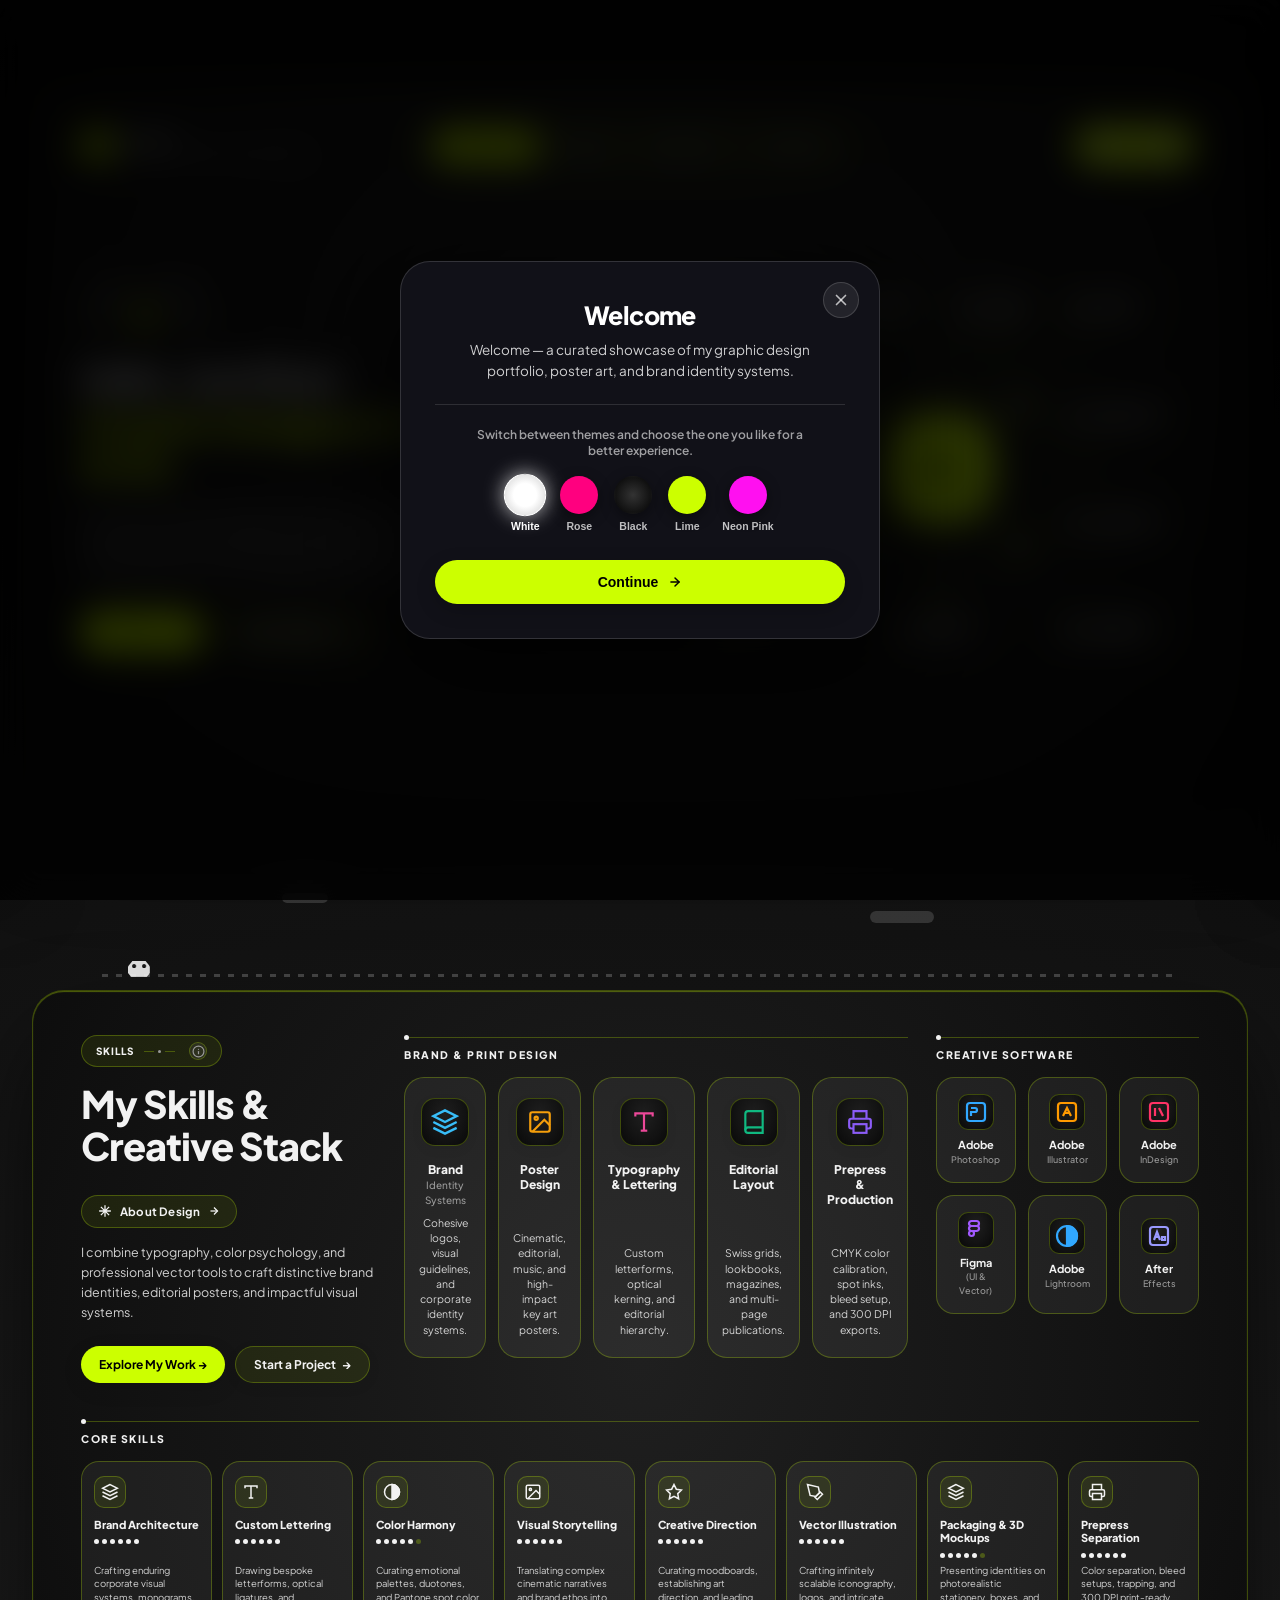
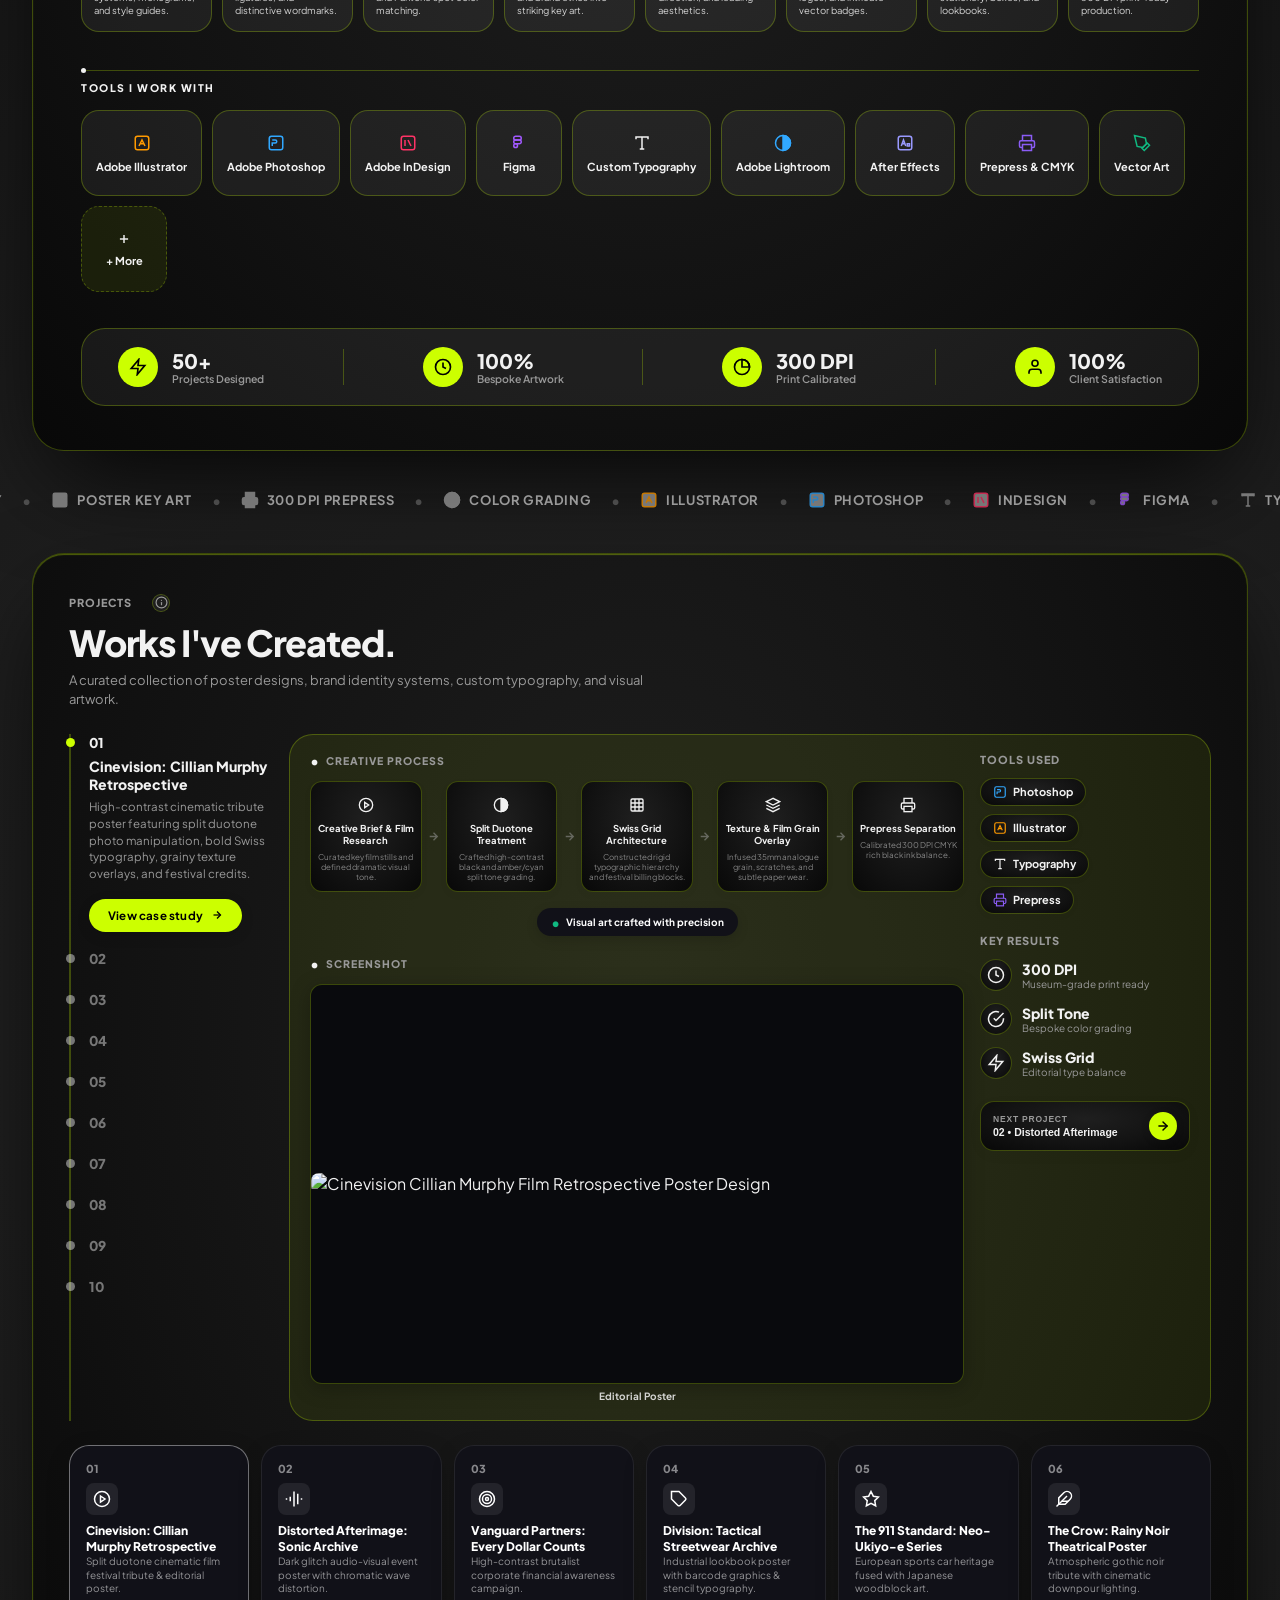
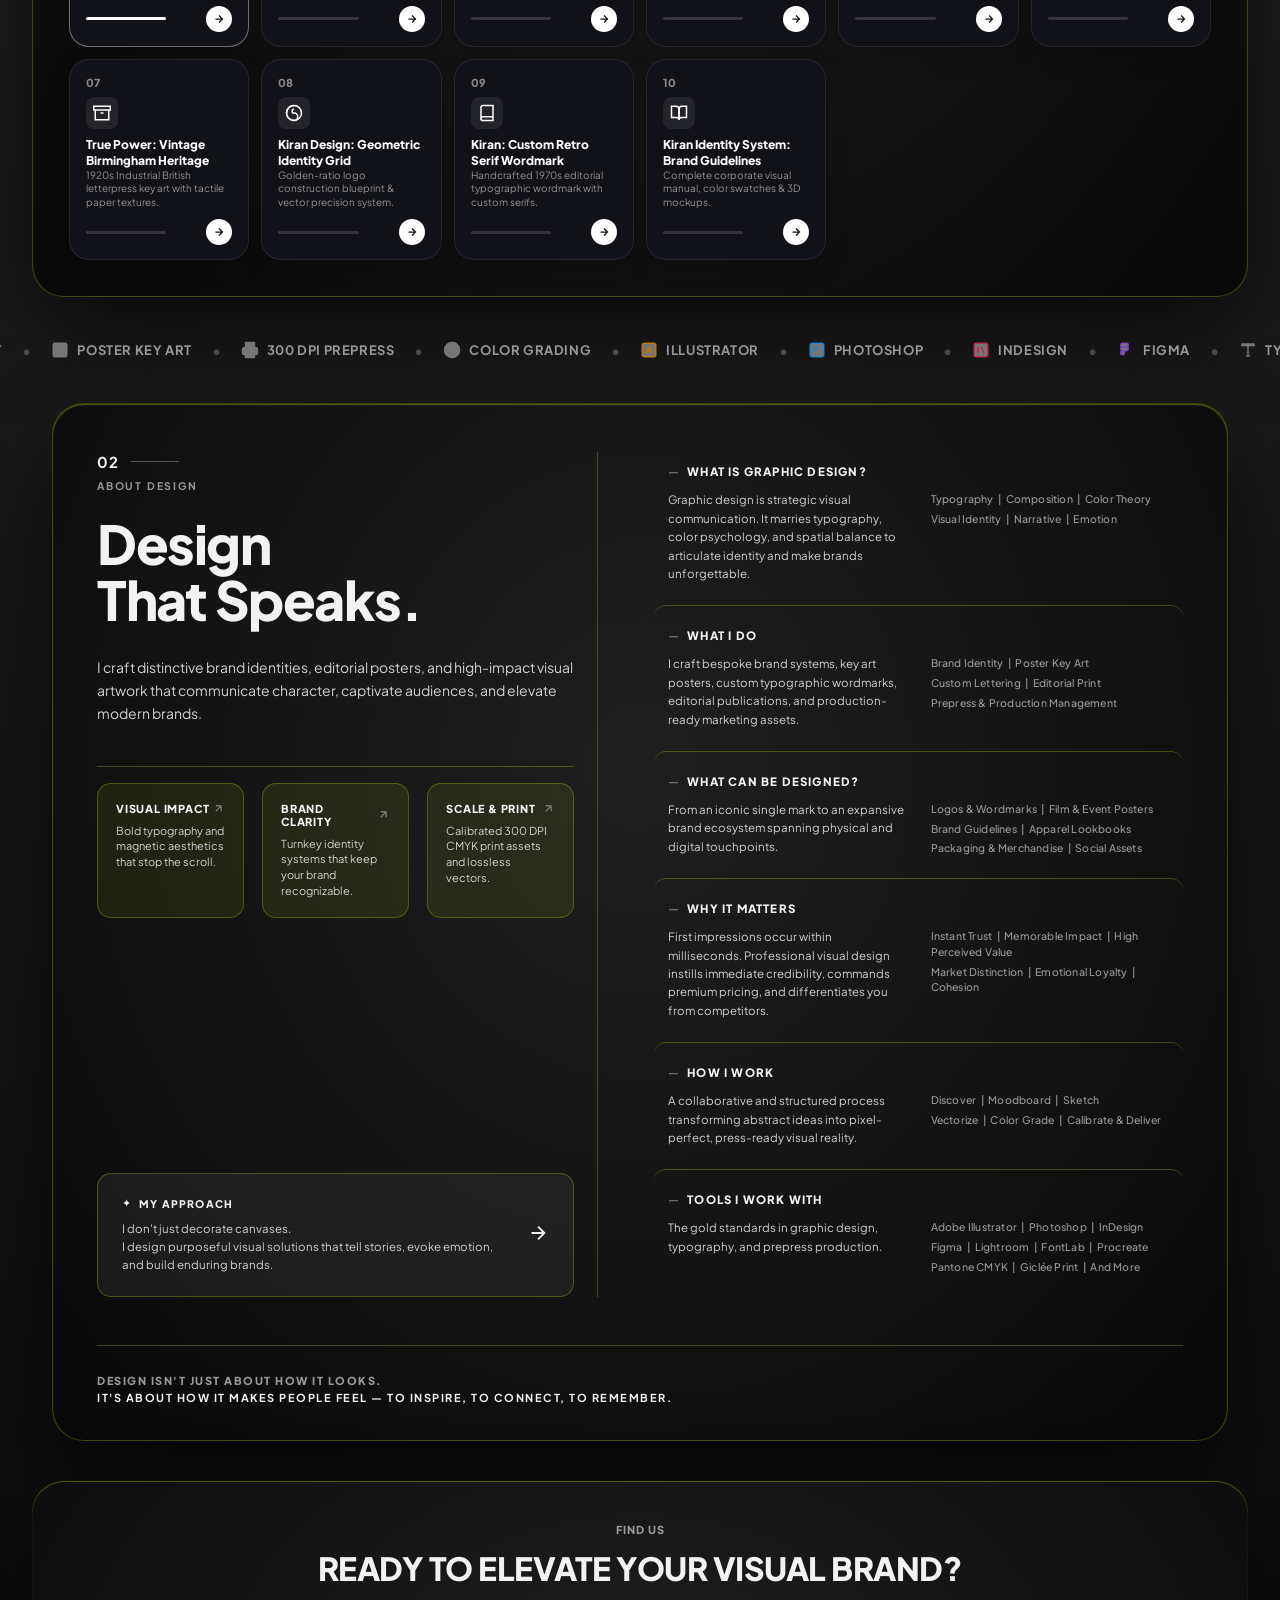
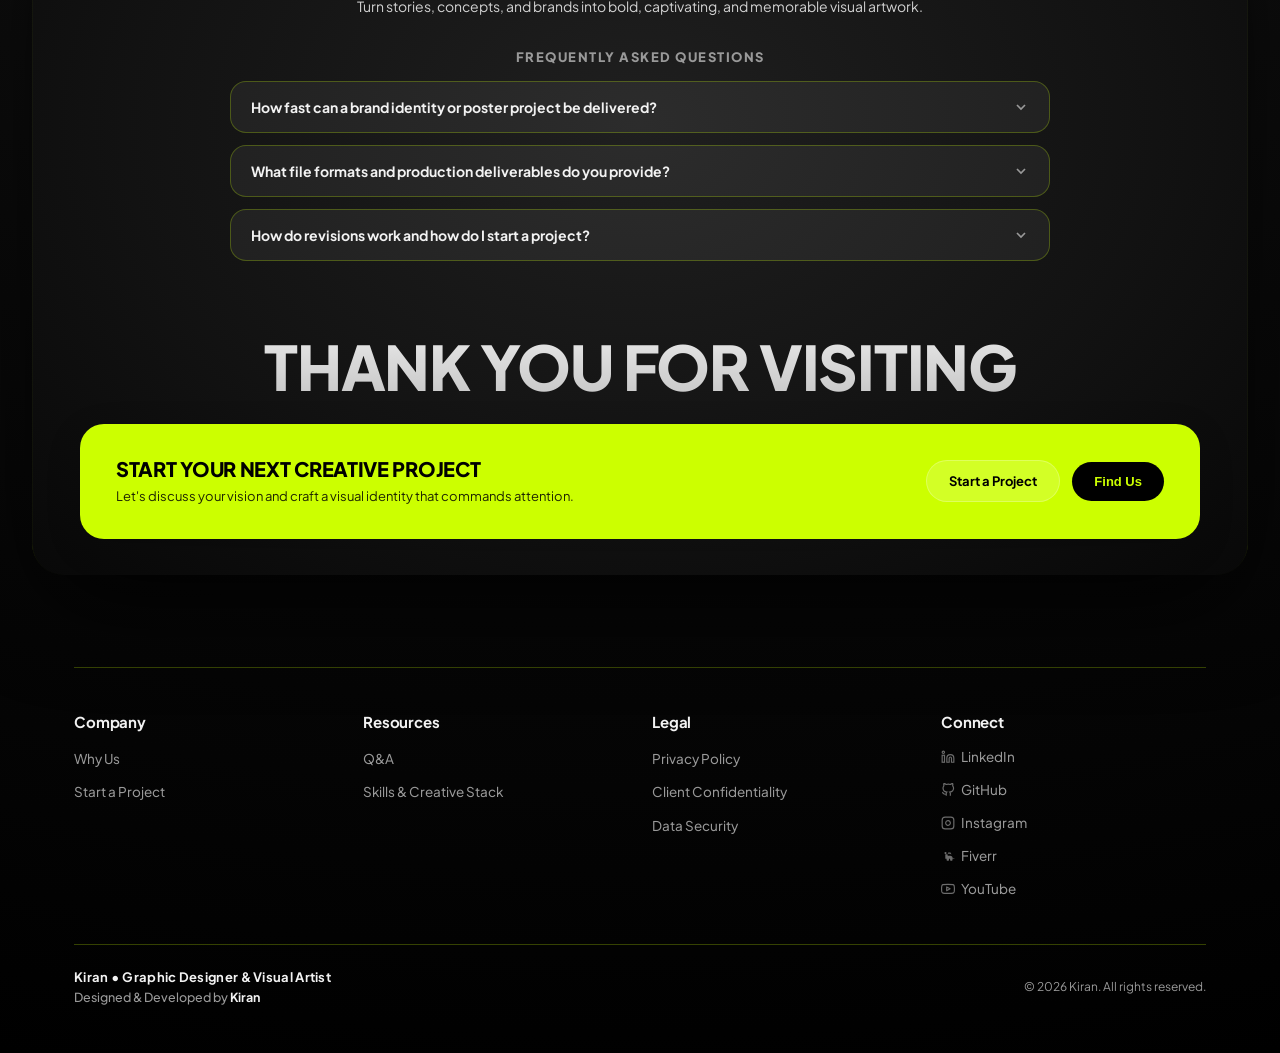
==== index.html @ b7e7710a "Add files via upload" ====
<!DOCTYPE html>
<html lang="en">
<head>
  <meta charset="UTF-8">
  <meta name="viewport" content="width=device-width, initial-scale=1.0">
  <title>Kiran - Graphic Designer &amp; Visual Artist</title>
  <link rel="icon" type="image/png" href="cur.png">
  <link rel="preconnect" href="https://fonts.googleapis.com">
  <link rel="preconnect" href="https://fonts.gstatic.com" crossorigin>
  <link href="https://fonts.googleapis.com/css2?family=Plus+Jakarta+Sans:wght@300;400;500;600;700;800&family=Press+Start+2P&display=swap" rel="stylesheet">
  <link rel="stylesheet" href="style.css">
</head>
<body data-theme="lime">

  <!-- Website Loading Screen Preloader -->
  <div class="preloader" id="preloader">
    <div class="preloader-content">
      <div class="preloader-title">KIRAN - GRAPHIC DESIGNER &amp; VISUAL ARTIST</div>
      <div class="preloader-progress-wrapper">
        <div class="preloader-progress-track">
          <div class="preloader-progress-bar" id="preloader-bar">
            <span class="preloader-glow-head"></span>
          </div>
        </div>
        <span class="preloader-percent-num" id="preloader-percent">0%</span>
      </div>
      <div class="preloader-status-text" id="preloader-status">INITIALIZING CREATIVE CANVAS...</div>
    </div>
  </div>


  <!-- Custom Glowing Cursor Element -->
  <div class="cursor-dot hidden" id="cursor-dot"></div>

  <!-- Contact, Find Us & Hire Right Side Drawer Panel -->
  <div class="drawer-backdrop" id="drawer-backdrop"></div>
  <aside class="contact-drawer" id="contact-drawer">
    <button class="drawer-close-btn" id="drawer-close-btn" aria-label="Close Drawer">&times;</button>

    <div class="drawer-header">
      <h2 class="drawer-title">Find Us, Contact &amp; Hire</h2>
      <p class="drawer-subtitle">Connect with us directly or hire on your preferred freelance platform.</p>
    </div>

    <!-- Social Hire Capsules -->
    <div class="drawer-capsules-list">
      <a href="https://www.linkedin.com/in/kiran-kishore-a50ba543b" target="_blank" rel="noopener" class="drawer-capsule-btn">
        <svg width="16" height="16" viewBox="0 0 24 24" fill="none" stroke="currentColor" stroke-width="2"><path d="M16 8a6 6 0 0 1 6 6v7h-4v-7a2 2 0 0 0-2-2 2 2 0 0 0-2 2v7h-4v-7a6 6 0 0 1 6-6z"/><rect x="2" y="9" width="4" height="12"/><circle cx="4" cy="4" r="2"/></svg>
        LinkedIn Profile
      </a>
      <a href="https://github.com/kirankishore-lab" target="_blank" rel="noopener" class="drawer-capsule-btn">
        <svg width="16" height="16" viewBox="0 0 24 24" fill="none" stroke="currentColor" stroke-width="2"><path d="M9 19c-5 1.5-5-2.5-7-3m14 6v-3.87a3.37 3.37 0 0 0-.94-2.61c3.14-.35 6.44-1.54 6.44-7A5.44 5.44 0 0 0 20 4.77 5.07 5.07 0 0 0 19.91 1S18.73.65 16 2.48a13.38 13.38 0 0 0-7 0C6.27.65 5.09 1 5.09 1A5.07 5.07 0 0 0 5 4.77a5.44 5.44 0 0 0-1.5 3.78c0 5.42 3.3 6.61 6.44 7A3.37 3.37 0 0 0 9 18.13V22"/></svg>
        GitHub
      </a>
      <a href="https://www.instagram.com/kiran.workflow_forge/" target="_blank" rel="noopener" class="drawer-capsule-btn">
        <svg width="16" height="16" viewBox="0 0 24 24" fill="none" stroke="currentColor" stroke-width="2"><rect x="2" y="2" width="20" height="20" rx="5" ry="5"/><path d="M16 11.37A4 4 0 1 1 12.63 8 4 4 0 0 1 16 11.37z"/><line x1="17.5" y1="6.5" x2="17.51" y2="6.5"/></svg>
        Instagram
      </a>
      <a href="https://www.fiverr.com/s/P44rPwG" target="_blank" rel="noopener" class="drawer-capsule-btn">
        <svg width="16" height="16" viewBox="0 0 24 24" fill="currentColor"><path d="M23.004 15.588a.97.97 0 0 1-.968.968h-2.366v2.457c0 .536-.432.968-.968.968h-2.148a.97.97 0 0 1-.968-.968v-2.457H13.68v2.457c0 .536-.432.968-.968.968h-2.148a.97.97 0 0 1-.968-.968v-6.529c0-.536.432-.968.968-.968h5.012a4.42 4.42 0 0 1 4.417 4.417v.072h1.995c.536 0 .968.432.968.968v1.072zM17.433 8.354a2.21 2.21 0 0 0-2.209-2.208H12.71c-.536 0-.968.432-.968.968v1.24h3.483c1.22 0 2.208.988 2.208 2.208zm-7.904 8.202H7.38v-6.53c0-.535.433-.967.969-.967h2.148c.536 0 .968.432.968.968v6.529h-1.936zm.001-9.522a1.8 1.8 0 1 1-3.6 0 1.8 1.8 0 0 1 3.6 0z"/></svg>
        Fiverr Profile
      </a>
      <a href="https://youtube.com/@kiranworkflow-c3x?si=Xgb_FYuaA4_t0V8l" target="_blank" rel="noopener" class="drawer-capsule-btn">
        <svg width="16" height="16" viewBox="0 0 24 24" fill="none" stroke="currentColor" stroke-width="2" stroke-linecap="round" stroke-linejoin="round"><path d="M22.54 6.42a2.78 2.78 0 0 0-1.94-2C18.88 4 12 4 12 4s-6.88 0-8.6.46a2.78 2.78 0 0 0-1.94 2A29 29 0 0 0 1 11.75a29 29 0 0 0 .46 5.33A2.78 2.78 0 0 0 3.4 19c1.72.46 8.6.46 8.6.46s6.88 0 8.6-.46a2.78 2.78 0 0 0 1.94-2 29 29 0 0 0 .46-5.25 29 29 0 0 0-.46-5.33z"/><polygon points="9.75 15.02 15.5 11.75 9.75 8.48 9.75 15.02"/></svg>
        YouTube Channel
      </a>
    </div>

    <div class="drawer-info">
      <div class="info-item">
        <span class="info-label">Direct Email</span>
        <span class="info-value"><a href="mailto:kiran.workautomation@gmail.com" style="color: inherit; text-decoration: none;">kiran.workautomation@gmail.com</a></span>
      </div>
      <div class="info-item">
        <span class="info-label">Response Time</span>
        <span class="info-value">Within 24 Hours</span>
      </div>

      <div class="drawer-info-divider"></div>

      <a href="project.html" class="drawer-capsule-btn" id="start-a-project-btn">
        <svg width="16" height="16" viewBox="0 0 24 24" fill="none" stroke="currentColor" stroke-width="2" stroke-linecap="round" stroke-linejoin="round"><path d="M4.5 16.5c-1.5 1.26-2 5-2 5s3.74-.5 5-2c.71-.84.7-2.13-.09-2.91a2.18 2.18 0 0 0-2.91-.09z"/><path d="m12 15-3-3a22 22 0 0 1 2-3.95A12.88 12.88 0 0 1 22 2c0 2.72-.78 7.5-3.05 11a22.35 22.35 0 0 1-3.95 2z"/><path d="M9 12l-6 6"/><path d="M15 9l6-6"/></svg>
        Start a Project
      </a>
    </div>
  </aside>

  <!-- Case Study Sliding Side Drawer Panel -->
  <aside class="contact-drawer" id="case-study-drawer" aria-hidden="true">
    <button class="drawer-close-btn" id="case-study-close-btn" aria-label="Close Case Study">&times;</button>

    <div class="drawer-header">
      <div class="projects-pill-tag" style="margin-bottom: 4px;">CASE STUDY</div>
      <h2 class="drawer-title" id="case-study-drawer-title">Cinevision: Cillian Murphy Retrospective Key Art &amp; Editorial Poster</h2>
      <p class="drawer-subtitle" id="case-study-drawer-subtitle">Cinematic portrait treatment blending high-contrast split lighting with vintage festival editorial typography.</p>
    </div>

    <div class="drawer-body" id="case-study-drawer-body">
      <div class="case-study-wrapper">
        
        <!-- Executive Summary Block -->
        <div class="case-study-card">
          <div class="case-study-section-tag">
            <span class="header-dot">•</span> EXECUTIVE SUMMARY
          </div>
          <div class="case-study-exec-text" id="case-study-exec-text">
            <div class="cs-block">
              <h4 class="cs-block-heading">The Creative Brief</h4>
              <p class="cs-block-p">The film retrospective needed an iconic centerpiece poster that captured the transformative gravitas of Cillian Murphy's career—bridging historical drama, noir tension, and psychological cinema into one unified visual narrative.</p>
            </div>
            <div class="cs-block">
              <h4 class="cs-block-heading">The Design Solution</h4>
              <p class="cs-block-p">Created a multi-layered composite utilizing a striking split duotone color palette. Deep shadow undertones are counterbalanced by vivid amber highlights, honoring classic 35mm film grain. The composition leverages strict Swiss typographic alignment, framing the subject with clean festival metadata, bold tracking, and authentic credit typography.</p>
            </div>
            <div class="cs-block">
              <h4 class="cs-block-heading">Craft &amp; Execution</h4>
              <ul class="cs-block-list">
                <li>🎨 <strong>Split Duotone Grading:</strong> Hand-crafted curves in Photoshop for cinematic tonal depth.</li>
                <li>📐 <strong>Swiss Grid Hierarchy:</strong> Mathematical layout structuring festival dates, credits, and billing blocks.</li>
                <li>🖨️ <strong>Print Perfection:</strong> Color-managed CMYK separation calibrated for 300 DPI large-format exhibition.</li>
              </ul>
            </div>
          </div>

          <div class="metrics-highlight-pill">
            <span id="case-study-metric-label">Print Spec:</span>
            <span class="latency-tag" id="case-study-latency-tag">300 DPI CMYK ⚡</span>
          </div>
        </div>

      </div>
    </div>
  </aside>

  <!-- My Approach Left-Sliding Side Drawer Panel -->
  <aside class="left-drawer" id="approach-drawer" aria-hidden="true">
    <button class="drawer-close-btn" id="approach-close-btn" aria-label="Close My Approach">&times;</button>

    <div class="drawer-header">
      <div class="projects-pill-tag" style="margin-bottom: 8px;">PHILOSOPHY</div>
      <h2 class="drawer-title">My Approach</h2>
      <p class="drawer-subtitle">I don't just decorate canvases—I craft purposeful brand identities and visual artwork that elevate brands and captivate audiences.</p>
    </div>

    <div class="drawer-body approach-steps-list">
      
      <!-- Step 01 -->
      <div class="approach-step-card">
        <div class="step-num-badge">01</div>
        <div class="step-content">
          <h3 class="step-title">01 &mdash; Discover &amp; Research</h3>
          <p class="step-desc">I analyze the brand story, target demographic, aesthetic benchmarks, and creative objectives.</p>
        </div>
      </div>

      <!-- Step 02 -->
      <div class="approach-step-card">
        <div class="step-num-badge">02</div>
        <div class="step-content">
          <h3 class="step-title">02 &mdash; Concept &amp; Sketch</h3>
          <p class="step-desc">I explore typographic hierarchy, composition grids, color harmonies, and expressive visual directions.</p>
        </div>
      </div>

      <!-- Step 03 -->
      <div class="approach-step-card">
        <div class="step-num-badge">03</div>
        <div class="step-content">
          <h3 class="step-title">03 &mdash; Craft &amp; Vectorize</h3>
          <p class="step-desc">I vectorize precision bezier curves, paint atmospheric textures, and harmonize contrast in Adobe Illustrator and Photoshop.</p>
        </div>
      </div>

      <!-- Step 04 -->
      <div class="approach-step-card">
        <div class="step-num-badge">04</div>
        <div class="step-content">
          <h3 class="step-title">04 &mdash; Polish &amp; Deliver</h3>
          <p class="step-desc">I calibrate 300 DPI CMYK prepress outputs, web-ready lossless SVGs, and complete brand identity guidelines.</p>
        </div>
      </div>

      <!-- Goal Summary Banner -->
      <div class="approach-goal-box">
        <div class="goal-icon">
          <svg width="20" height="20" viewBox="0 0 24 24" fill="none" stroke="currentColor" stroke-width="2"><circle cx="12" cy="12" r="10"/><path d="M12 8v4l3 3"/></svg>
        </div>
        <p class="goal-text">
          <strong>The goal:</strong> distinctive visual identity, flawless typography, and enduring brand impact across all media.
        </p>
      </div>

    </div>
  </aside>

  <!-- First Section: Main Hero Viewport (About Section) -->
  <section class="hero-viewport" id="about">
    <div class="hero-card" id="hero-card">
      
      <!-- Top Navigation Header -->
      <header class="navbar">
        <div class="logo">
          <span class="logo-icon">KK</span>
          <div class="logo-text">
            <span class="logo-name">KIRAN</span>
            <span class="logo-subtext">GRAPHIC DESIGNER &amp; VISUAL ARTIST</span>
          </div>
        </div>

        <div class="nav-capsule" id="nav-capsule">
          <div class="nav-indicator" id="nav-indicator"></div>
          <a href="#about" class="nav-item" id="about-nav-item" data-index="0">ABOUT US</a>
          <a href="#skills" class="nav-item" id="skills-nav-item" data-index="1">SKILLS</a>
          <a href="#projects" class="nav-item" data-index="2">PROJECTS</a>
          <a href="#contact" class="nav-item" id="contact-nav-item" data-index="3">CONTACT</a>
        </div>

        <div class="nav-actions">
          <button class="nav-eyes-btn" id="nav-eyes-btn" aria-label="Interactive Character Face" title="Interactive Character">
            <div class="eye-socket">
              <div class="eye-pupil"></div>
            </div>
            <div class="character-mouth-wrap">
              <svg class="character-mouth-svg" width="16" height="10" viewBox="0 0 16 10">
                <path class="mouth-path" id="character-mouth-path" d="M3 3 Q8 9 13 3" stroke="currentColor" stroke-width="2.2" stroke-linecap="round" fill="none"/>
              </svg>
            </div>
            <div class="eye-socket">
              <div class="eye-pupil"></div>
            </div>
          </button>
        </div>
      </header>

      <!-- Main Layout Body -->
      <main class="hero-body">
        
        <!-- Left Column: Title & CTA -->
        <div class="left-col">
          <div class="theme-switcher-wrapper">
            <span class="theme-label-pixel">SWITCH THEME</span>
            <div class="carousel-arrows">
              <button class="arrow-btn" id="prev-theme-btn" aria-label="Previous Theme">
                <svg width="14" height="14" viewBox="0 0 24 24" fill="none" stroke="currentColor" stroke-width="2.5" stroke-linecap="round" stroke-linejoin="round"><path d="M15 18l-6-6 6-6"/></svg>
              </button>
              <div class="theme-indicator-circle" id="theme-indicator-circle" title="Theme Indicator">
                <span class="theme-dot"></span>
              </div>
              <button class="arrow-btn" id="next-theme-btn" aria-label="Next Theme">
                <svg width="14" height="14" viewBox="0 0 24 24" fill="none" stroke="currentColor" stroke-width="2.5" stroke-linecap="round" stroke-linejoin="round"><path d="M9 18l6-6-6-6"/></svg>
              </button>
            </div>
          </div>

          <h1 class="hero-title">
            Hello, I am Kiran.<br><span class="hero-role-text">Graphic Designer &amp; Visual Artist</span>
          </h1>

          <div class="hero-description">
            <p>I am a passionate Graphic Designer &amp; Visual Artist specializing in bespoke brand identities, poster key art, custom typography, and editorial layouts. By combining bold visual hierarchy, color psychology, vector craftsmanship, and analog textures, I craft striking visual systems that elevate brands, communicate deep character, and leave an unforgettable impression.</p>
          </div>

          <div class="hero-cta-group">
            <button class="cta-btn" id="find-us-btn">
              Find us
              <svg width="16" height="16" viewBox="0 0 24 24" fill="none" stroke="currentColor" stroke-width="2.5"><path d="M5 12h14M12 5l7 7-7 7"/></svg>
            </button>
            <a href="project.html" class="cta-btn hero-start-project-btn" id="hero-start-project-btn">
              <span>Start a Project</span>
              <svg width="15" height="15" viewBox="0 0 24 24" fill="none" stroke="currentColor" stroke-width="2.5"><line x1="5" y1="12" x2="19" y2="12"/><polyline points="12 5 19 12 12 19"/></svg>
            </a>
          </div>
        </div>

        <!-- Right Column: Design Matrix & 11 Creative Disciplines -->
        <div class="right-col hero-ai-hub-col">
          <div class="ai-hub-container" id="ai-hub-matrix">
            
            <!-- PCB Circuit Traces -->
            <svg class="ai-hub-svg-routes" viewBox="0 0 520 395" fill="none" xmlns="http://www.w3.org/2000/svg">

              <!-- 0. PCB BACKGROUND MICRO-MESH GRID TRACES -->
              <path class="circuit-line grid-mesh" d="M 50 20 H 470 M 50 197 H 470 M 50 375 H 470" />
              <path class="circuit-line grid-mesh" d="M 70 20 V 375 M 260 20 V 375 M 450 20 V 375" />

              <!-- 1. BASE MULTI-PATH CIRCUIT LINES (2-3 MULTI-PATHWAYS PER SINGLE BLOCK = 29 TOTAL TRACES) -->
              <!-- Block 1: Photoshop (3 Paths) -->
              <path class="circuit-line base path-node-1 path-node-1-a" d="M 130 30 H 142 V 68 H 115 V 90 H 146 L 156 100 V 114 H 162" />
              <path class="circuit-line base path-node-1 path-node-1-b" d="M 130 38 H 148 V 50 H 170 L 180 60 V 140 H 218" />
              <path class="circuit-line base path-node-1 path-node-1-c" d="M 130 34 H 102" />

              <!-- Block 2: Illustrator (2 Paths) -->
              <path class="circuit-line base path-node-2 path-node-2-a" d="M 196 53 V 68 H 225 V 88 H 178 V 104 H 180" />
              <path class="circuit-line base path-node-2 path-node-2-b" d="M 186 53 V 75 H 234 V 149" />

              <!-- Block 3: InDesign (2 Paths) -->
              <path class="circuit-line base path-node-3 path-node-3-a" d="M 324 53 V 68 H 295 V 88 H 342 V 104 H 340" />
              <path class="circuit-line base path-node-3 path-node-3-b" d="M 334 53 V 75 H 286 V 149" />

              <!-- Block 4: Figma (3 Paths) -->
              <path class="circuit-line base path-node-4 path-node-4-a" d="M 390 30 H 378 V 68 H 405 V 90 H 374 L 364 100 V 114 H 358" />
              <path class="circuit-line base path-node-4 path-node-4-b" d="M 390 38 H 372 V 50 H 350 L 340 60 V 140 H 302" />
              <path class="circuit-line base path-node-4 path-node-4-c" d="M 390 34 H 418" />

              <!-- Block 5: Typography (3 Paths) -->
              <path class="circuit-line base path-node-5 path-node-5-a" d="M 136 141 H 148 V 168 H 122 V 191 H 154 V 162 H 162" />
              <path class="circuit-line base path-node-5 path-node-5-b" d="M 136 149 H 162" />
              <path class="circuit-line base path-node-5 path-node-5-c" d="M 136 145 H 102" />

              <!-- Block 6: Brand Identity (3 Paths) -->
              <path class="circuit-line base path-node-6 path-node-6-a" d="M 384 141 H 372 V 168 H 398 V 191 H 366 V 162 H 358" />
              <path class="circuit-line base path-node-6 path-node-6-b" d="M 384 149 H 358" />
              <path class="circuit-line base path-node-6 path-node-6-c" d="M 384 145 H 418" />

              <!-- Block 7: Poster Art (3 Paths) -->
              <path class="circuit-line base path-node-7 path-node-7-a" d="M 136 247 H 148 V 220 H 122 V 201 H 154 V 224 H 162" />
              <path class="circuit-line base path-node-7 path-node-7-b" d="M 136 255 H 175 V 210 H 218" />
              <path class="circuit-line base path-node-7 path-node-7-c" d="M 136 251 H 102" />

              <!-- Block 8: Color Theory (3 Paths) -->
              <path class="circuit-line base path-node-8 path-node-8-a" d="M 384 247 H 372 V 220 H 398 V 201 H 366 V 224 H 358" />
              <path class="circuit-line base path-node-8 path-node-8-b" d="M 384 255 H 345 V 210 H 302" />
              <path class="circuit-line base path-node-8 path-node-8-c" d="M 384 251 H 418" />

              <!-- Block 9: Prepress Print (3 Paths) -->
              <path class="circuit-line base path-node-9 path-node-9-a" d="M 136 357 H 142 V 320 H 115 V 298 H 146 L 156 288 V 266 H 162" />
              <path class="circuit-line base path-node-9 path-node-9-b" d="M 136 365 H 148 V 334 H 175 L 195 314 V 241 H 218" />
              <path class="circuit-line base path-node-9 path-node-9-c" d="M 136 361 H 102" />

              <!-- Block 10: Vector Art (3 Paths) -->
              <path class="circuit-line base path-node-10 path-node-10-a" d="M 260 342 V 328 H 230 V 306 H 290 V 284 H 260 V 245" />
              <path class="circuit-line base path-node-10 path-node-10-b" d="M 250 342 V 315 H 190 V 286" />
              <path class="circuit-line base path-node-10 path-node-10-c" d="M 270 342 V 315 H 330 V 286" />

              <!-- Block 11: Packaging (3 Paths) -->
              <path class="circuit-line base path-node-11 path-node-11-a" d="M 384 357 H 378 V 320 H 405 V 298 H 374 L 364 288 V 266 H 358" />
              <path class="circuit-line base path-node-11 path-node-11-b" d="M 384 365 H 372 V 334 H 345 L 325 314 V 241 H 302" />
              <path class="circuit-line base path-node-11 path-node-11-c" d="M 384 361 H 418" />

              <!-- MULTI-LINE PARALLEL RIBBON DATA BUSES -->
              <!-- Left Parallel Ribbon Bus Tracks -->
              <path class="circuit-line ribbon-bus" d="M 102 40 V 350" />
              <path class="circuit-line ribbon-bus" d="M 98 40 V 350" />
              <!-- Right Parallel Ribbon Bus Tracks -->
              <path class="circuit-line ribbon-bus" d="M 418 40 V 350" />
              <path class="circuit-line ribbon-bus" d="M 422 40 V 350" />

              <!-- Inter-Chip Interconnect Neural Mesh & Bypass Traces -->
              <path class="circuit-line sub-base" d="M 192 122 H 214" />
              <path class="circuit-line sub-base" d="M 328 122 H 306" />
              <path class="circuit-line sub-base" d="M 192 268 H 214" />
              <path class="circuit-line sub-base" d="M 328 268 H 306" />
              <path class="circuit-line sub-base" d="M 174 104 V 80 H 346 V 104" />
              <path class="circuit-line sub-base" d="M 174 286 V 310 H 346 V 286" />
              <path class="circuit-line sub-base" d="M 198 110 V 280 M 322 110 V 280" />



              <!-- 3. PCB CIRCUIT JUNCTION DOTS & VIA HOLES -->
              <!-- Maze Elbow Junction Dots -->
              <circle class="junction-dot" cx="142" cy="30" r="2.2" />
              <circle class="junction-dot" cx="142" cy="68" r="2.2" />
              <circle class="junction-dot" cx="115" cy="68" r="2.2" />
              <circle class="junction-dot" cx="115" cy="90" r="2.2" />
              <circle class="junction-dot" cx="146" cy="90" r="2.2" />
              <circle class="junction-dot" cx="156" cy="100" r="2.2" />

              <circle class="junction-dot" cx="196" cy="68" r="2.2" />
              <circle class="junction-dot" cx="225" cy="68" r="2.2" />
              <circle class="junction-dot" cx="225" cy="88" r="2.2" />
              <circle class="junction-dot" cx="178" cy="88" r="2.2" />

              <circle class="junction-dot" cx="324" cy="68" r="2.2" />
              <circle class="junction-dot" cx="295" cy="68" r="2.2" />
              <circle class="junction-dot" cx="295" cy="88" r="2.2" />
              <circle class="junction-dot" cx="342" cy="88" r="2.2" />

              <circle class="junction-dot" cx="378" cy="30" r="2.2" />
              <circle class="junction-dot" cx="378" cy="68" r="2.2" />
              <circle class="junction-dot" cx="405" cy="68" r="2.2" />
              <circle class="junction-dot" cx="405" cy="90" r="2.2" />
              <circle class="junction-dot" cx="374" cy="90" r="2.2" />
              <circle class="junction-dot" cx="364" cy="100" r="2.2" />

              <circle class="junction-dot" cx="148" cy="141" r="2.2" />
              <circle class="junction-dot" cx="148" cy="168" r="2.2" />
              <circle class="junction-dot" cx="122" cy="168" r="2.2" />
              <circle class="junction-dot" cx="122" cy="191" r="2.2" />
              <circle class="junction-dot" cx="154" cy="191" r="2.2" />
              <circle class="junction-dot" cx="154" cy="162" r="2.2" />

              <circle class="junction-dot" cx="372" cy="141" r="2.2" />
              <circle class="junction-dot" cx="372" cy="168" r="2.2" />
              <circle class="junction-dot" cx="398" cy="168" r="2.2" />
              <circle class="junction-dot" cx="398" cy="191" r="2.2" />
              <circle class="junction-dot" cx="366" cy="191" r="2.2" />
              <circle class="junction-dot" cx="366" cy="162" r="2.2" />

              <!-- Concentric PCB VIA Drill Holes -->
              <circle class="pcb-via" cx="102" cy="195" r="3" />
              <circle class="pcb-via" cx="418" cy="195" r="3" />
              <circle class="pcb-via" cx="260" cy="80" r="3" />
              <circle class="pcb-via" cx="260" cy="310" r="3" />

              <!-- 4. TERMINAL IMPACT DOTS (At block connection edges) -->
              <circle class="terminal-dot term-1" cx="130" cy="34" r="3.5" />
              <circle class="terminal-dot term-2" cx="196" cy="53" r="3.5" />
              <circle class="terminal-dot term-3" cx="324" cy="53" r="3.5" />
              <circle class="terminal-dot term-4" cx="390" cy="34" r="3.5" />
              <circle class="terminal-dot term-5" cx="136" cy="145" r="3.5" />
              <circle class="terminal-dot term-6" cx="384" cy="145" r="3.5" />
              <circle class="terminal-dot term-7" cx="136" cy="251" r="3.5" />
              <circle class="terminal-dot term-8" cx="384" cy="251" r="3.5" />
              <circle class="terminal-dot term-9" cx="136" cy="361" r="3.5" />
              <circle class="terminal-dot term-10" cx="260" cy="342" r="3.5" />
              <circle class="terminal-dot term-11" cx="384" cy="361" r="3.5" />
            </svg>

            <!-- CENTRAL CHIP MATRIX CLUSTER -->
            
            <!-- Auxiliary Sub-Chip 1: RGB Screen Palette -->
            <div class="sub-chip sub-npu" title="RGB Digital & Screen Color Palette">
              <span class="sub-chip-label">RGB</span>
            </div>

            <!-- Auxiliary Sub-Chip 2: CMYK Print Inks -->
            <div class="sub-chip sub-vec" title="CMYK 4-Color Process Inks">
              <span class="sub-chip-label">CMYK</span>
            </div>

            <!-- Auxiliary Sub-Chip 3: 300 DPI Prepress -->
            <div class="sub-chip sub-sec" title="300 DPI Ultra High-Resolution Prepress">
              <span class="sub-chip-label">DPI</span>
            </div>

            <!-- Auxiliary Sub-Chip 4: Vector Precision -->
            <div class="sub-chip sub-bus" title="Bézier Vector Coordinate System">
              <span class="sub-chip-label">VEC</span>
            </div>

            <!-- Central Main AI Processor Chip -->
            <div class="ai-central-chip" id="ai-main-core" title="Main Graphic Design Core • Vector & Print">
              <div class="chip-glow-ring"></div>
              <div class="chip-radar-pulse"></div>
              
              <!-- Corner Screw Points -->
              <span class="chip-screw screw-tl"></span>
              <span class="chip-screw screw-tr"></span>
              <span class="chip-screw screw-bl"></span>
              <span class="chip-screw screw-br"></span>

              <!-- 24 Connector Pins (6 per side) -->
              <div class="chip-pins pins-top">
                <span></span><span></span><span></span><span></span><span></span><span></span>
              </div>
              <div class="chip-pins pins-bottom">
                <span></span><span></span><span></span><span></span><span></span><span></span>
              </div>
              <div class="chip-pins pins-left">
                <span></span><span></span><span></span><span></span><span></span><span></span>
              </div>
              <div class="chip-pins pins-right">
                <span></span><span></span><span></span><span></span><span></span><span></span>
              </div>

              <!-- Main Core Content -->
              <div class="chip-core">
                <div class="ai-chip-header">
                  <span class="chip-led led-1"></span>
                  <span class="chip-led led-2"></span>
                  <span class="chip-led led-3"></span>
                </div>
                <span class="ai-chip-symbol">GD</span>
                <span class="ai-chip-subtext">DESIGN v4.2</span>
                <span class="ai-chip-freq">VECTOR &amp; PRINT</span>
              </div>
            </div>

            <!-- 11 CONNECTED DESIGN DISCIPLINES -->

            <!-- Block 1: Photoshop -->
            <div class="node-card node-1" data-node="1" title="Photoshop Raster &amp; Photo Retouching">
              <div class="node-icon">
                <svg width="16" height="16" viewBox="0 0 24 24" fill="none" stroke="currentColor" stroke-width="2"><rect x="3" y="3" width="18" height="18" rx="3"/><circle cx="8.5" cy="8.5" r="1.5"/><path d="M21 15l-5-5L5 21"/></svg>
              </div>
              <div class="node-text-wrap">
                <span class="node-label">Photoshop</span>
                <span class="node-subtag">RASTER</span>
              </div>
            </div>

            <!-- Block 2: Illustrator -->
            <div class="node-card node-2" data-node="2" title="Illustrator Vector &amp; Pen Tool Paths">
              <div class="node-icon">
                <svg width="15" height="15" viewBox="0 0 24 24" fill="none" stroke="currentColor" stroke-width="2"><path d="M12 19l7-7 3 3-7 7-3-3z"/><path d="M18 13l-1.5-7.5L2 2l3.5 14.5L13 18l5-5z"/><path d="M2 2l7.586 7.586"/><circle cx="11" cy="11" r="2"/></svg>
              </div>
              <div class="node-text-wrap">
                <span class="node-label">Illustrator</span>
                <span class="node-subtag">VECTOR</span>
              </div>
            </div>

            <!-- Block 3: InDesign -->
            <div class="node-card node-3" data-node="3" title="InDesign Multi-Page Editorial Layout">
              <div class="node-icon">
                <svg width="15" height="15" viewBox="0 0 24 24" fill="none" stroke="currentColor" stroke-width="2"><path d="M4 19.5A2.5 2.5 0 0 1 6.5 17H20"/><path d="M6.5 2H20v20H6.5A2.5 2.5 0 0 1 4 19.5v-15A2.5 2.5 0 0 1 6.5 2z"/></svg>
              </div>
              <div class="node-text-wrap">
                <span class="node-label">InDesign</span>
                <span class="node-subtag">EDITORIAL</span>
              </div>
            </div>

            <!-- Block 4: Figma -->
            <div class="node-card node-4" data-node="4" title="Figma Design Systems &amp; Wireframing">
              <div class="node-icon">
                <svg width="15" height="15" viewBox="0 0 24 24" fill="none" stroke="currentColor" stroke-width="2"><rect x="3" y="3" width="8" height="8" rx="2"/><rect x="13" y="3" width="8" height="8" rx="2"/><rect x="13" y="13" width="8" height="8" rx="2"/><rect x="3" y="13" width="8" height="8" rx="2"/></svg>
              </div>
              <div class="node-text-wrap">
                <span class="node-label">Figma</span>
                <span class="node-subtag">LAYOUT</span>
              </div>
            </div>

            <!-- Block 5: Typography -->
            <div class="node-card node-5" data-node="5" title="Custom Typography &amp; Bespoke Lettering">
              <div class="node-icon">
                <svg width="15" height="15" viewBox="0 0 24 24" fill="none" stroke="currentColor" stroke-width="2"><polyline points="4 7 4 4 20 4 20 7"/><line x1="9" y1="20" x2="15" y2="20"/><line x1="12" y1="4" x2="12" y2="20"/></svg>
              </div>
              <div class="node-text-wrap">
                <span class="node-label">Typography</span>
                <span class="node-subtag">KERNING</span>
              </div>
            </div>

            <!-- Block 6: Brand Identity -->
            <div class="node-card node-6" data-node="6" title="Brand Identity &amp; Design Systems">
              <div class="node-icon">
                <svg width="16" height="16" viewBox="0 0 24 24" fill="none" stroke="currentColor" stroke-width="2"><path d="M12 2L3 7v6c0 5.55 3.84 10.74 9 12 5.16-1.26 9-6.45 9-12V7l-9-5z"/><polyline points="9 12 11 14 15 10"/></svg>
              </div>
              <div class="node-text-wrap">
                <span class="node-label">Brand Identity</span>
                <span class="node-subtag">SYSTEMS</span>
              </div>
            </div>

            <!-- Block 7: Poster Art -->
            <div class="node-card node-7" data-node="7" title="Poster Art &amp; Cinematic Key Visuals">
              <div class="node-icon">
                <svg width="15" height="15" viewBox="0 0 24 24" fill="none" stroke="currentColor" stroke-width="2"><rect x="3" y="3" width="18" height="18" rx="2" ry="2"/><circle cx="8.5" cy="8.5" r="1.5"/><polyline points="21 15 16 10 5 21"/></svg>
              </div>
              <div class="node-text-wrap">
                <span class="node-label">Poster Art</span>
                <span class="node-subtag">KEY ART</span>
              </div>
            </div>

            <!-- Block 8: Color Theory -->
            <div class="node-card node-8" data-node="8" title="Color Theory &amp; Pantone Harmony">
              <div class="node-icon">
                <svg width="15" height="15" viewBox="0 0 24 24" fill="none" stroke="currentColor" stroke-width="2"><circle cx="13.5" cy="6.5" r=".5"/><circle cx="17.5" cy="10.5" r=".5"/><circle cx="8.5" cy="7.5" r=".5"/><circle cx="6.5" cy="12.5" r=".5"/><path d="M12 2C6.5 2 2 6.5 2 12s4.5 10 10 10c.926 0 1.648-.746 1.648-1.688 0-.437-.18-.835-.437-1.125-.29-.289-.438-.652-.438-1.125a1.64 1.64 0 0 1 1.668-1.668h1.996c3.051 0 5.563-2.512 5.563-5.563C22 6.5 17.5 2 12 2z"/></svg>
              </div>
              <div class="node-text-wrap">
                <span class="node-label">Color Theory</span>
                <span class="node-subtag">PANTONE</span>
              </div>
            </div>

            <!-- Block 9: Prepress Print -->
            <div class="node-card node-9" data-node="9" title="Prepress 300 DPI &amp; Bleed Calibration">
              <div class="node-icon">
                <svg width="16" height="16" viewBox="0 0 24 24" fill="none" stroke="currentColor" stroke-width="2"><polyline points="6 9 6 2 18 2 18 9"/><path d="M6 18H4a2 2 0 0 1-2-2v-5a2 2 0 0 1 2-2h16a2 2 0 0 1 2 2v5a2 2 0 0 1-2 2h-2"/><rect x="6" y="14" width="12" height="8"/></svg>
              </div>
              <div class="node-text-wrap">
                <span class="node-label">Prepress Print</span>
                <span class="node-subtag">300 DPI</span>
              </div>
            </div>

            <!-- Block 10: Vector Art -->
            <div class="node-card node-10" data-node="10" title="Vector Art &amp; Bézier Curves">
              <div class="node-icon">
                <svg width="15" height="15" viewBox="0 0 24 24" fill="none" stroke="currentColor" stroke-width="2"><circle cx="6" cy="6" r="3"/><circle cx="18" cy="18" r="3"/><path d="M6 9v3a6 6 0 0 0 6 6h3"/></svg>
              </div>
              <div class="node-text-wrap">
                <span class="node-label">Vector Art</span>
                <span class="node-subtag">BEZIER</span>
              </div>
            </div>

            <!-- Block 11: Packaging -->
            <div class="node-card node-11" data-node="11" title="Packaging &amp; Die-Cut Mockups">
              <div class="node-icon">
                <svg width="15" height="15" viewBox="0 0 24 24" fill="none" stroke="currentColor" stroke-width="2"><line x1="16.5" y1="9.4" x2="7.5" y2="4.21"/><path d="M21 16V8a2 2 0 0 0-1-1.73l-7-4a2 2 0 0 0-2 0l-7 4A2 2 0 0 0 3 8v8a2 2 0 0 0 1 1.73l7 4a2 2 0 0 0 2 0l7-4A2 2 0 0 0 21 16z"/><polyline points="3.27 6.96 12 12.01 20.73 6.96"/><line x1="12" y1="22.08" x2="12" y2="12"/></svg>
              </div>
              <div class="node-text-wrap">
                <span class="node-label">Packaging</span>
                <span class="node-subtag">DIELINES</span>
              </div>
            </div>



          </div>


        </div>

      </main>

    </div>
  </section>

  <!-- Animated Pixel Transition Divider between Sections -->
  <div class="pixel-divider-container">
    <div class="pixel-sky">
      <div class="pixel-cloud pixel-cloud-1"></div>
      <div class="pixel-cloud pixel-cloud-2"></div>
    </div>
    <div class="pixel-ground">
      <div class="pixel-frog-wrapper" id="pixel-frog-wrapper">
        <div class="pixel-frog" id="pixel-frog"></div>
      </div>
      <div class="pixel-grass-line"></div>
    </div>
  </div>

  <!-- Skills Section (Second Section Below Hero) -->
  <section class="skills-section" id="skills">
    <div class="skills-card">
      
      <!-- TOP ROW: Intro Title + Brand & Print Design + Creative Software -->
      <div class="skills-top-row">
        
        <!-- Left Title Intro Box -->
        <div class="skills-intro-box">
          <div class="section-pill-badge">
            <span>SKILLS</span>
            <div class="pill-deco-line">
              <span class="pill-segment"></span>
              <span class="pill-dot"></span>
              <span class="pill-segment"></span>
            </div>
            <div class="title-info-wrapper">
              <button class="title-info-btn" aria-label="Skills Info">
                <svg width="13" height="13" viewBox="0 0 24 24" fill="none" stroke="currentColor" stroke-width="2.2" stroke-linecap="round" stroke-linejoin="round"><circle cx="12" cy="12" r="10"/><line x1="12" y1="16" x2="12" y2="12"/><line x1="12" y1="8" x2="12.01" y2="8"/></svg>
              </button>
              <div class="title-tooltip-popover">
                The design principles, typography disciplines, and professional software I use to craft compelling visual identities and artwork.
              </div>
            </div>
          </div>
          <h2 class="skills-main-title">
            My Skills &<br>Creative Stack
          </h2>
          <div class="skills-title-action-wrap">
            <a href="#automation" class="about-automation-btn" id="about-automation-btn">
              <span class="btn-sparkle-icon">
                <svg width="14" height="14" viewBox="0 0 24 24" fill="none" stroke="currentColor" stroke-width="2.2"><path d="M12 2v20M2 12h20M4.93 4.93l14.14 14.14M4.93 19.07l14.14-14.14"/></svg>
              </span>
              <span>About Design</span>
              <svg class="btn-arrow" width="12" height="12" viewBox="0 0 24 24" fill="none" stroke="currentColor" stroke-width="2.5"><line x1="5" y1="12" x2="19" y2="12"/><polyline points="12 5 19 12 12 19"/></svg>
            </a>
          </div>
          <p class="skills-intro-desc">
            I combine typography, color psychology, and professional vector tools to craft distinctive brand identities, editorial posters, and impactful visual systems.
          </p>
          <div class="skills-cta-group">
            <a href="#projects" class="explore-btn">
              Explore My Work &rarr;
            </a>
            <a href="project.html" class="skills-start-project-btn">
              <span>Start a Project</span> &rarr;
            </a>
          </div>
        </div>

        <!-- Middle Column: BRAND & PRINT DESIGN (5 Vertical Cards) -->
        <div class="skills-category-col auto-integ-col">
          <div class="category-header-wrap">
            <div class="line-with-dot-start">
              <span class="line-dot-black"></span>
              <span class="line-bar-full"></span>
            </div>
            <span class="category-title">BRAND &amp; PRINT DESIGN</span>
          </div>
          <div class="vertical-cards-grid">
            
            <!-- Card 1: Brand Identity -->
            <div class="tall-skill-card">
              <div class="tall-card-icon">
                <svg width="28" height="28" viewBox="0 0 24 24" fill="none" stroke="#38BDF8" stroke-width="2"><polygon points="12 2 2 7 12 12 22 7 12 2"/><polyline points="2 17 12 22 22 17"/><polyline points="2 12 12 17 22 12"/></svg>
              </div>
              <h3 class="tall-card-title">Brand<br><span class="title-sub">Identity Systems</span></h3>
              <p class="tall-card-desc">Cohesive logos, visual guidelines, and corporate identity systems.</p>
            </div>

            <!-- Card 2: Poster Design -->
            <div class="tall-skill-card">
              <div class="tall-card-icon">
                <svg width="26" height="26" viewBox="0 0 24 24" fill="none" stroke="#F59E0B" stroke-width="2"><rect x="3" y="3" width="18" height="18" rx="2"/><circle cx="8.5" cy="8.5" r="1.5"/><polyline points="21 15 16 10 5 21"/></svg>
              </div>
              <h3 class="tall-card-title">Poster<br>Design</h3>
              <p class="tall-card-desc">Cinematic, editorial, music, and high-impact key art posters.</p>
            </div>

            <!-- Card 3: Custom Typography -->
            <div class="tall-skill-card">
              <div class="tall-card-icon">
                <svg width="26" height="26" viewBox="0 0 24 24" fill="none" stroke="#EC4899" stroke-width="2"><polyline points="4 7 4 4 20 4 20 7"/><line x1="9" y1="20" x2="15" y2="20"/><line x1="12" y1="4" x2="12" y2="20"/></svg>
              </div>
              <h3 class="tall-card-title">Typography<br>&amp; Lettering</h3>
              <p class="tall-card-desc">Custom letterforms, optical kerning, and editorial hierarchy.</p>
            </div>

            <!-- Card 4: Editorial Layout -->
            <div class="tall-skill-card">
              <div class="tall-card-icon">
                <svg width="26" height="26" viewBox="0 0 24 24" fill="none" stroke="#10B981" stroke-width="2"><path d="M4 19.5A2.5 2.5 0 0 1 6.5 17H20"/><path d="M6.5 2H20v20H6.5A2.5 2.5 0 0 1 4 19.5v-15A2.5 2.5 0 0 1 6.5 2z"/></svg>
              </div>
              <h3 class="tall-card-title">Editorial<br>Layout</h3>
              <p class="tall-card-desc">Swiss grids, lookbooks, magazines, and multi-page publications.</p>
            </div>

            <!-- Card 5: Prepress & Print -->
            <div class="tall-skill-card">
              <div class="tall-card-icon">
                <svg width="26" height="26" viewBox="0 0 24 24" fill="none" stroke="#8B5CF6" stroke-width="2"><polyline points="6 9 6 2 18 2 18 9"/><path d="M6 18H4a2 2 0 0 1-2-2v-5a2 2 0 0 1 2-2h16a2 2 0 0 1 2 2v5a2 2 0 0 1-2 2h-2"/><rect x="6" y="14" width="12" height="8"/></svg>
              </div>
              <h3 class="tall-card-title">Prepress<br>&amp; Production</h3>
              <p class="tall-card-desc">CMYK color calibration, spot inks, bleed setup, and 300 DPI exports.</p>
            </div>

          </div>
        </div>

        <!-- Right Column: AI & DATA (2x3 Grid) -->
        <div class="skills-category-col ai-data-col">
          <div class="category-header-wrap">
            <div class="line-with-dot-start">
              <span class="line-dot-black"></span>
              <span class="line-bar-full"></span>
            </div>
            <span class="category-title">CREATIVE SOFTWARE</span>
          </div>
          <div class="square-cards-grid">
            
            <!-- Adobe Photoshop -->
            <div class="square-skill-card">
              <div class="square-icon">
                <svg width="24" height="24" viewBox="0 0 24 24" fill="none" stroke="#31A8FF" stroke-width="2.2"><rect x="3" y="3" width="18" height="18" rx="3"/><path d="M7 8h4a2 2 0 0 1 0 4H7v4"/></svg>
              </div>
              <span class="square-title">Adobe<br><small>Photoshop</small></span>
            </div>

            <!-- Adobe Illustrator -->
            <div class="square-skill-card">
              <div class="square-icon">
                <svg width="24" height="24" viewBox="0 0 24 24" fill="none" stroke="#FF9A00" stroke-width="2.2"><rect x="3" y="3" width="18" height="18" rx="3"/><path d="M8 16l4-8 4 8M10 13h4"/></svg>
              </div>
              <span class="square-title">Adobe<br><small>Illustrator</small></span>
            </div>

            <!-- Adobe InDesign -->
            <div class="square-skill-card">
              <div class="square-icon">
                <svg width="24" height="24" viewBox="0 0 24 24" fill="none" stroke="#FF3366" stroke-width="2.2"><rect x="3" y="3" width="18" height="18" rx="3"/><line x1="8" y1="8" x2="8" y2="16"/><line x1="12" y1="8" x2="16" y2="16"/></svg>
              </div>
              <span class="square-title">Adobe<br><small>InDesign</small></span>
            </div>

            <!-- Figma -->
            <div class="square-skill-card">
              <div class="square-icon">
                <svg width="24" height="24" viewBox="0 0 24 24" fill="none" stroke="#A259FF" stroke-width="2.2"><path d="M5 5.5A2.5 2.5 0 0 1 7.5 3h5a2.5 2.5 0 0 1 2.5 2.5v0A2.5 2.5 0 0 1 12.5 8h-5A2.5 2.5 0 0 1 5 5.5z"/><path d="M5 10.5A2.5 2.5 0 0 1 7.5 8h5a2.5 2.5 0 0 1 2.5 2.5v0a2.5 2.5 0 0 1-2.5 2.5h-5A2.5 2.5 0 0 1 5 10.5z"/><circle cx="7.5" cy="15.5" r="2.5"/></svg>
              </div>
              <span class="square-title">Figma<br><small>(UI &amp; Vector)</small></span>
            </div>

            <!-- Adobe Lightroom -->
            <div class="square-skill-card">
              <div class="square-icon">
                <svg width="24" height="24" viewBox="0 0 24 24" fill="none" stroke="#31A8FF" stroke-width="2.2"><circle cx="12" cy="12" r="10"/><path d="M12 2a10 10 0 0 1 0 20v-20z" fill="#31A8FF"/></svg>
              </div>
              <span class="square-title">Adobe<br><small>Lightroom</small></span>
            </div>

            <!-- After Effects -->
            <div class="square-skill-card">
              <div class="square-icon">
                <svg width="24" height="24" viewBox="0 0 24 24" fill="none" stroke="#9999FF" stroke-width="2.2"><rect x="3" y="3" width="18" height="18" rx="3"/><path d="M7 16l3-8 3 8M8.5 13h3"/><path d="M15 13h3v3h-3z"/></svg>
              </div>
              <span class="square-title">After<br><small>Effects</small></span>
            </div>

          </div>
        </div>

      </div>

      <!-- MIDDLE ROW: CORE SKILLS (8 Horizontal Cards in 1 Row) -->
      <div class="skills-middle-block">
        <div class="category-header-wrap">
          <div class="line-with-dot-start">
            <span class="line-dot-black"></span>
            <span class="line-bar-full"></span>
          </div>
          <span class="category-title">CORE SKILLS</span>
        </div>

        <div class="core-skills-grid">
          
          <!-- Skill 1 -->
          <div class="core-skill-card">
            <div class="core-icon-box">
              <svg width="18" height="18" viewBox="0 0 24 24" fill="none" stroke="currentColor" stroke-width="2"><polygon points="12 2 2 7 12 12 22 7 12 2"/><polyline points="2 17 12 22 22 17"/><polyline points="2 12 12 17 22 12"/></svg>
            </div>
            <div class="core-card-body">
              <h4 class="core-title">Brand Architecture</h4>
              <div class="rating-dots"><span class="dot-fill"></span><span class="dot-fill"></span><span class="dot-fill"></span><span class="dot-fill"></span><span class="dot-fill"></span><span class="dot-fill"></span></div>
              <p class="core-desc">Crafting enduring corporate visual systems, monograms, and style guides.</p>
            </div>
          </div>

          <!-- Skill 2 -->
          <div class="core-skill-card">
            <div class="core-icon-box">
              <svg width="18" height="18" viewBox="0 0 24 24" fill="none" stroke="currentColor" stroke-width="2"><polyline points="4 7 4 4 20 4 20 7"/><line x1="9" y1="20" x2="15" y2="20"/><line x1="12" y1="4" x2="12" y2="20"/></svg>
            </div>
            <div class="core-card-body">
              <h4 class="core-title">Custom Lettering</h4>
              <div class="rating-dots"><span class="dot-fill"></span><span class="dot-fill"></span><span class="dot-fill"></span><span class="dot-fill"></span><span class="dot-fill"></span><span class="dot-fill"></span></div>
              <p class="core-desc">Drawing bespoke letterforms, optical ligatures, and distinctive wordmarks.</p>
            </div>
          </div>

          <!-- Skill 3 -->
          <div class="core-skill-card">
            <div class="core-icon-box">
              <svg width="18" height="18" viewBox="0 0 24 24" fill="none" stroke="currentColor" stroke-width="2"><circle cx="12" cy="12" r="10"/><path d="M12 2a10 10 0 0 1 0 20v-20z" fill="currentColor"/></svg>
            </div>
            <div class="core-card-body">
              <h4 class="core-title">Color Harmony</h4>
              <div class="rating-dots"><span class="dot-fill"></span><span class="dot-fill"></span><span class="dot-fill"></span><span class="dot-fill"></span><span class="dot-fill"></span><span class="dot-empty"></span></div>
              <p class="core-desc">Curating emotional palettes, duotones, and Pantone spot color matching.</p>
            </div>
          </div>

          <!-- Skill 4 -->
          <div class="core-skill-card">
            <div class="core-icon-box">
              <svg width="18" height="18" viewBox="0 0 24 24" fill="none" stroke="currentColor" stroke-width="2"><rect x="3" y="3" width="18" height="18" rx="2"/><circle cx="8.5" cy="8.5" r="1.5"/><polyline points="21 15 16 10 5 21"/></svg>
            </div>
            <div class="core-card-body">
              <h4 class="core-title">Visual Storytelling</h4>
              <div class="rating-dots"><span class="dot-fill"></span><span class="dot-fill"></span><span class="dot-fill"></span><span class="dot-fill"></span><span class="dot-fill"></span><span class="dot-fill"></span></div>
              <p class="core-desc">Translating complex cinematic narratives and brand ethos into striking key art.</p>
            </div>
          </div>

          <!-- Skill 5 -->
          <div class="core-skill-card">
            <div class="core-icon-box">
              <svg width="18" height="18" viewBox="0 0 24 24" fill="none" stroke="currentColor" stroke-width="2"><path d="M12 2l3.09 6.26L22 9.27l-5 4.87 1.18 6.88L12 17.77l-6.18 3.25L7 14.14 2 9.27l6.91-1.01L12 2z"/></svg>
            </div>
            <div class="core-card-body">
              <h4 class="core-title">Creative Direction</h4>
              <div class="rating-dots"><span class="dot-fill"></span><span class="dot-fill"></span><span class="dot-fill"></span><span class="dot-fill"></span><span class="dot-fill"></span><span class="dot-fill"></span></div>
              <p class="core-desc">Curating moodboards, establishing art direction, and leading aesthetics.</p>
            </div>
          </div>

          <!-- Skill 6 -->
          <div class="core-skill-card">
            <div class="core-icon-box">
              <svg width="18" height="18" viewBox="0 0 24 24" fill="none" stroke="currentColor" stroke-width="2"><path d="M12 19l7-7 3 3-7 7-3-3z"/><path d="M18 13l-1.5-7.5L2 2l3.5 14.5L13 18l5-5z"/></svg>
            </div>
            <div class="core-card-body">
              <h4 class="core-title">Vector Illustration</h4>
              <div class="rating-dots"><span class="dot-fill"></span><span class="dot-fill"></span><span class="dot-fill"></span><span class="dot-fill"></span><span class="dot-fill"></span><span class="dot-fill"></span></div>
              <p class="core-desc">Crafting infinitely scalable iconography, logos, and intricate vector badges.</p>
            </div>
          </div>

          <!-- Skill 7 -->
          <div class="core-skill-card">
            <div class="core-icon-box">
              <svg width="18" height="18" viewBox="0 0 24 24" fill="none" stroke="currentColor" stroke-width="2"><polygon points="12 2 2 7 12 12 22 7 12 2"/><polyline points="2 17 12 22 22 17"/><polyline points="2 12 12 17 22 12"/></svg>
            </div>
            <div class="core-card-body">
              <h4 class="core-title">Packaging &amp; 3D Mockups</h4>
              <div class="rating-dots"><span class="dot-fill"></span><span class="dot-fill"></span><span class="dot-fill"></span><span class="dot-fill"></span><span class="dot-fill"></span><span class="dot-empty"></span></div>
              <p class="core-desc">Presenting identities on photorealistic stationery, boxes, and lookbooks.</p>
            </div>
          </div>

          <!-- Skill 8 -->
          <div class="core-skill-card">
            <div class="core-icon-box">
              <svg width="18" height="18" viewBox="0 0 24 24" fill="none" stroke="currentColor" stroke-width="2"><polyline points="6 9 6 2 18 2 18 9"/><path d="M6 18H4a2 2 0 0 1-2-2v-5a2 2 0 0 1 2-2h16a2 2 0 0 1 2 2v5a2 2 0 0 1-2 2h-2"/><rect x="6" y="14" width="12" height="8"/></svg>
            </div>
            <div class="core-card-body">
              <h4 class="core-title">Prepress Separation</h4>
              <div class="rating-dots"><span class="dot-fill"></span><span class="dot-fill"></span><span class="dot-fill"></span><span class="dot-fill"></span><span class="dot-fill"></span><span class="dot-fill"></span></div>
              <p class="core-desc">Color separation, bleed setups, trapping, and 300 DPI print-ready production.</p>
            </div>
          </div>

        </div>
      </div>

      <!-- BOTTOM ROW 1: TOOLS I WORK WITH (1 Single Horizontal Line by Default) -->
      <div class="tools-row-block">
        <div class="category-header-wrap">
          <div class="line-with-dot-start">
            <span class="line-dot-black"></span>
            <span class="line-bar-full"></span>
          </div>
          <span class="category-title">TOOLS I WORK WITH</span>
        </div>

        <div class="tools-capsules-grid">
          <!-- Primary Single Line Tools -->
          <!-- Illustrator -->
          <div class="tool-capsule">
            <svg width="18" height="18" viewBox="0 0 24 24" fill="none" stroke="#FF9A00" stroke-width="2"><rect x="3" y="3" width="18" height="18" rx="3"/><path d="M8 16l4-8 4 8M10 13h4"/></svg>
            <span>Adobe Illustrator</span>
          </div>
          <!-- Photoshop -->
          <div class="tool-capsule">
            <svg width="18" height="18" viewBox="0 0 24 24" fill="none" stroke="#31A8FF" stroke-width="2"><rect x="3" y="3" width="18" height="18" rx="3"/><path d="M7 8h4a2 2 0 0 1 0 4H7v4"/></svg>
            <span>Adobe Photoshop</span>
          </div>
          <!-- InDesign -->
          <div class="tool-capsule">
            <svg width="18" height="18" viewBox="0 0 24 24" fill="none" stroke="#FF3366" stroke-width="2"><rect x="3" y="3" width="18" height="18" rx="3"/><line x1="8" y1="8" x2="8" y2="16"/><line x1="12" y1="8" x2="16" y2="16"/></svg>
            <span>Adobe InDesign</span>
          </div>
          <!-- Figma -->
          <div class="tool-capsule">
            <svg width="18" height="18" viewBox="0 0 24 24" fill="none" stroke="#A259FF" stroke-width="2"><path d="M5 5.5A2.5 2.5 0 0 1 7.5 3h5a2.5 2.5 0 0 1 2.5 2.5v0A2.5 2.5 0 0 1 12.5 8h-5A2.5 2.5 0 0 1 5 5.5z"/><path d="M5 10.5A2.5 2.5 0 0 1 7.5 8h5a2.5 2.5 0 0 1 2.5 2.5v0a2.5 2.5 0 0 1-2.5 2.5h-5A2.5 2.5 0 0 1 5 10.5z"/><circle cx="7.5" cy="15.5" r="2.5"/></svg>
            <span>Figma</span>
          </div>
          <!-- Typography -->
          <div class="tool-capsule">
            <svg width="18" height="18" viewBox="0 0 24 24" fill="none" stroke="currentColor" stroke-width="2"><polyline points="4 7 4 4 20 4 20 7"/><line x1="9" y1="20" x2="15" y2="20"/><line x1="12" y1="4" x2="12" y2="20"/></svg>
            <span>Custom Typography</span>
          </div>
          <!-- Lightroom -->
          <div class="tool-capsule">
            <svg width="18" height="18" viewBox="0 0 24 24" fill="none" stroke="#31A8FF" stroke-width="2"><circle cx="12" cy="12" r="10"/><path d="M12 2a10 10 0 0 1 0 20v-20z" fill="#31A8FF"/></svg>
            <span>Adobe Lightroom</span>
          </div>
          <!-- After Effects -->
          <div class="tool-capsule">
            <svg width="18" height="18" viewBox="0 0 24 24" fill="none" stroke="#9999FF" stroke-width="2"><rect x="3" y="3" width="18" height="18" rx="3"/><path d="M7 16l3-8 3 8M8.5 13h3"/><path d="M15 13h3v3h-3z"/></svg>
            <span>After Effects</span>
          </div>
          <!-- Prepress -->
          <div class="tool-capsule">
            <svg width="18" height="18" viewBox="0 0 24 24" fill="none" stroke="#8B5CF6" stroke-width="2"><polyline points="6 9 6 2 18 2 18 9"/><path d="M6 18H4a2 2 0 0 1-2-2v-5a2 2 0 0 1 2-2h16a2 2 0 0 1 2 2v5a2 2 0 0 1-2 2h-2"/><rect x="6" y="14" width="12" height="8"/></svg>
            <span>Prepress &amp; CMYK</span>
          </div>
          <!-- Vector Art -->
          <div class="tool-capsule">
            <svg width="18" height="18" viewBox="0 0 24 24" fill="none" stroke="#10B981" stroke-width="2"><path d="M12 19l7-7 3 3-7 7-3-3z"/><path d="M18 13l-1.5-7.5L2 2l3.5 14.5L13 18l5-5z"/></svg>
            <span>Vector Art</span>
          </div>

          <!-- + More Button at the end of the primary line -->
          <div class="tool-capsule tool-more" id="toggle-more-tools-btn">
            <svg class="more-icon" width="14" height="14" viewBox="0 0 24 24" fill="none" stroke="currentColor" stroke-width="2.5"><line x1="12" y1="5" x2="12" y2="19"/><line x1="5" y1="12" x2="19" y2="12"/></svg>
            <span class="more-label">+ More</span>
          </div>

          <!-- Hidden Extra Tools Container -->
          <div class="extra-tools-container is-hidden" id="extra-tools-container">
            <!-- Procreate -->
            <div class="tool-capsule">
              <svg width="18" height="18" viewBox="0 0 24 24" fill="none" stroke="#E11D48" stroke-width="2"><circle cx="12" cy="12" r="10"/><path d="M8 12a4 4 0 1 0 8 0"/></svg>
              <span>Procreate</span>
            </div>
            <!-- FontLab -->
            <div class="tool-capsule">
              <svg width="18" height="18" viewBox="0 0 24 24" fill="none" stroke="currentColor" stroke-width="2"><polyline points="4 7 4 4 20 4 20 7"/><line x1="9" y1="20" x2="15" y2="20"/><line x1="12" y1="4" x2="12" y2="20"/></svg>
              <span>FontLab</span>
            </div>
            <!-- CorelDraw -->
            <div class="tool-capsule">
              <svg width="18" height="18" viewBox="0 0 24 24" fill="none" stroke="#10B981" stroke-width="2"><circle cx="12" cy="12" r="10"/><circle cx="12" cy="12" r="4"/></svg>
              <span>CorelDraw</span>
            </div>
            <!-- Pantone -->
            <div class="tool-capsule">
              <svg width="18" height="18" viewBox="0 0 24 24" fill="none" stroke="#F59E0B" stroke-width="2"><rect x="3" y="3" width="18" height="18" rx="2"/><path d="M3 15h18"/></svg>
              <span>Pantone Matching</span>
            </div>
            <!-- Paper & Textures -->
            <div class="tool-capsule">
              <svg width="18" height="18" viewBox="0 0 24 24" fill="none" stroke="currentColor" stroke-width="2"><path d="M14 2H6a2 2 0 0 0-2 2v16a2 2 0 0 0 2 2h12a2 2 0 0 0 2-2V8z"/><polyline points="14 2 14 8 20 8"/></svg>
              <span>Paper &amp; Textures</span>
            </div>
            <!-- 3D Mockups -->
            <div class="tool-capsule">
              <svg width="18" height="18" viewBox="0 0 24 24" fill="none" stroke="#6366F1" stroke-width="2"><polygon points="12 2 2 7 12 12 22 7 12 2"/><polyline points="2 17 12 22 22 17"/><polyline points="2 12 12 17 22 12"/></svg>
              <span>3D Mockups</span>
            </div>

            <!-- All other tools too Capsule -->
            <div class="tool-capsule tool-all-others">
              <svg width="14" height="14" viewBox="0 0 24 24" fill="none" stroke="currentColor" stroke-width="2"><polygon points="12 2 15.09 8.26 22 9.27 17 14.14 18.18 21.02 12 17.77 5.82 21.02 7 14.14 2 9.27 8.91 8.26 12 2"/></svg>
              <span>All other creative tools too</span>
            </div>

            <!-- - Less Capsule Button in the below section -->
            <div class="tool-capsule tool-less" id="toggle-less-tools-btn">
              <svg width="14" height="14" viewBox="0 0 24 24" fill="none" stroke="currentColor" stroke-width="2.5"><line x1="5" y1="12" x2="19" y2="12"/></svg>
              <span>- Less</span>
            </div>
          </div>
        </div>
      </div>

      <!-- BOTTOM ROW 2: STATS METRICS COUNTER BAR -->
      <div class="stats-metrics-bar">
        <div class="stat-item">
          <div class="stat-icon-wrap">
            <svg width="18" height="18" viewBox="0 0 24 24" fill="none" stroke="currentColor" stroke-width="2.2"><polygon points="13 2 3 14 12 14 11 22 21 10 12 10 13 2"/></svg>
          </div>
          <div class="stat-text">
            <span class="stat-num">50+</span>
            <span class="stat-label">Projects Designed</span>
          </div>
        </div>

        <div class="stat-divider"></div>

        <div class="stat-item">
          <div class="stat-icon-wrap">
            <svg width="18" height="18" viewBox="0 0 24 24" fill="none" stroke="currentColor" stroke-width="2.2"><circle cx="12" cy="12" r="10"/><polyline points="12 6 12 12 16 14"/></svg>
          </div>
          <div class="stat-text">
            <span class="stat-num">100%</span>
            <span class="stat-label">Bespoke Artwork</span>
          </div>
        </div>

        <div class="stat-divider"></div>

        <div class="stat-item">
          <div class="stat-icon-wrap">
            <svg width="18" height="18" viewBox="0 0 24 24" fill="none" stroke="currentColor" stroke-width="2.2"><circle cx="12" cy="12" r="10"/><path d="M22 12A10 10 0 0 0 12 2v10z"/></svg>
          </div>
          <div class="stat-text">
            <span class="stat-num">300 DPI</span>
            <span class="stat-label">Print Calibrated</span>
          </div>
        </div>

        <div class="stat-divider"></div>

        <div class="stat-item">
          <div class="stat-icon-wrap">
            <svg width="18" height="18" viewBox="0 0 24 24" fill="none" stroke="currentColor" stroke-width="2.2"><path d="M20 21v-2a4 4 0 0 0-4-4H8a4 4 0 0 0-4 4v2"/><circle cx="12" cy="7" r="4"/></svg>
          </div>
          <div class="stat-text">
            <span class="stat-num">100%</span>
            <span class="stat-label">Client Satisfaction</span>
          </div>
        </div>
    </div>
  </section>

  <!-- Second Gap Divider: Tools Infinite Monochrome Marquee Ticker -->
  <div class="tools-marquee-divider">
    <div class="marquee-track">
      
      <!-- Block 1 -->
      <div class="marquee-content">
        <div class="marquee-item"><svg width="18" height="18" viewBox="0 0 24 24" fill="none" stroke="#FF9A00" stroke-width="2"><rect x="3" y="3" width="18" height="18" rx="3"/><path d="M8 16l4-8 4 8M10 13h4"/></svg><span>Illustrator</span></div>
        <span class="marquee-sep">•</span>
        <div class="marquee-item"><svg width="18" height="18" viewBox="0 0 24 24" fill="none" stroke="#31A8FF" stroke-width="2"><rect x="3" y="3" width="18" height="18" rx="3"/><path d="M7 8h4a2 2 0 0 1 0 4H7v4"/></svg><span>Photoshop</span></div>
        <span class="marquee-sep">•</span>
        <div class="marquee-item"><svg width="18" height="18" viewBox="0 0 24 24" fill="none" stroke="#FF3366" stroke-width="2"><rect x="3" y="3" width="18" height="18" rx="3"/><line x1="8" y1="8" x2="8" y2="16"/><line x1="12" y1="8" x2="16" y2="16"/></svg><span>InDesign</span></div>
        <span class="marquee-sep">•</span>
        <div class="marquee-item"><svg width="18" height="18" viewBox="0 0 24 24" fill="none" stroke="#A259FF" stroke-width="2"><path d="M5 5.5A2.5 2.5 0 0 1 7.5 3h5a2.5 2.5 0 0 1 2.5 2.5v0A2.5 2.5 0 0 1 12.5 8h-5A2.5 2.5 0 0 1 5 5.5z"/><path d="M5 10.5A2.5 2.5 0 0 1 7.5 8h5a2.5 2.5 0 0 1 2.5 2.5v0a2.5 2.5 0 0 1-2.5 2.5h-5A2.5 2.5 0 0 1 5 10.5z"/><circle cx="7.5" cy="15.5" r="2.5"/></svg><span>Figma</span></div>
        <span class="marquee-sep">•</span>
        <div class="marquee-item"><svg width="18" height="18" viewBox="0 0 24 24" fill="none" stroke="currentColor" stroke-width="2"><polyline points="4 7 4 4 20 4 20 7"/><line x1="9" y1="20" x2="15" y2="20"/><line x1="12" y1="4" x2="12" y2="20"/></svg><span>Typography</span></div>
        <span class="marquee-sep">•</span>
        <div class="marquee-item"><svg width="18" height="18" viewBox="0 0 24 24" fill="none" stroke="currentColor" stroke-width="2"><polygon points="12 2 2 7 12 12 22 7 12 2"/><polyline points="2 17 12 22 22 17"/><polyline points="2 12 12 17 22 12"/></svg><span>Brand Identity</span></div>
        <span class="marquee-sep">•</span>
        <div class="marquee-item"><svg width="18" height="18" viewBox="0 0 24 24" fill="none" stroke="currentColor" stroke-width="2"><rect x="3" y="3" width="18" height="18" rx="2"/><circle cx="8.5" cy="8.5" r="1.5"/><polyline points="21 15 16 10 5 21"/></svg><span>Poster Key Art</span></div>
        <span class="marquee-sep">•</span>
        <div class="marquee-item"><svg width="18" height="18" viewBox="0 0 24 24" fill="none" stroke="currentColor" stroke-width="2"><polyline points="6 9 6 2 18 2 18 9"/><path d="M6 18H4a2 2 0 0 1-2-2v-5a2 2 0 0 1 2-2h16a2 2 0 0 1 2 2v5a2 2 0 0 1-2 2h-2"/><rect x="6" y="14" width="12" height="8"/></svg><span>300 DPI Prepress</span></div>
        <span class="marquee-sep">•</span>
        <div class="marquee-item"><svg width="18" height="18" viewBox="0 0 24 24" fill="none" stroke="currentColor" stroke-width="2"><circle cx="12" cy="12" r="10"/><path d="M12 2a10 10 0 0 1 0 20v-20z" fill="currentColor"/></svg><span>Color Grading</span></div>
        <span class="marquee-sep">•</span>
      </div>

      <!-- Block 2 -->
      <div class="marquee-content" aria-hidden="true">
        <div class="marquee-item"><svg width="18" height="18" viewBox="0 0 24 24" fill="none" stroke="#FF9A00" stroke-width="2"><rect x="3" y="3" width="18" height="18" rx="3"/><path d="M8 16l4-8 4 8M10 13h4"/></svg><span>Illustrator</span></div>
        <span class="marquee-sep">•</span>
        <div class="marquee-item"><svg width="18" height="18" viewBox="0 0 24 24" fill="none" stroke="#31A8FF" stroke-width="2"><rect x="3" y="3" width="18" height="18" rx="3"/><path d="M7 8h4a2 2 0 0 1 0 4H7v4"/></svg><span>Photoshop</span></div>
        <span class="marquee-sep">•</span>
        <div class="marquee-item"><svg width="18" height="18" viewBox="0 0 24 24" fill="none" stroke="#FF3366" stroke-width="2"><rect x="3" y="3" width="18" height="18" rx="3"/><line x1="8" y1="8" x2="8" y2="16"/><line x1="12" y1="8" x2="16" y2="16"/></svg><span>InDesign</span></div>
        <span class="marquee-sep">•</span>
        <div class="marquee-item"><svg width="18" height="18" viewBox="0 0 24 24" fill="none" stroke="#A259FF" stroke-width="2"><path d="M5 5.5A2.5 2.5 0 0 1 7.5 3h5a2.5 2.5 0 0 1 2.5 2.5v0A2.5 2.5 0 0 1 12.5 8h-5A2.5 2.5 0 0 1 5 5.5z"/><path d="M5 10.5A2.5 2.5 0 0 1 7.5 8h5a2.5 2.5 0 0 1 2.5 2.5v0a2.5 2.5 0 0 1-2.5 2.5h-5A2.5 2.5 0 0 1 5 10.5z"/><circle cx="7.5" cy="15.5" r="2.5"/></svg><span>Figma</span></div>
        <span class="marquee-sep">•</span>
        <div class="marquee-item"><svg width="18" height="18" viewBox="0 0 24 24" fill="none" stroke="currentColor" stroke-width="2"><polyline points="4 7 4 4 20 4 20 7"/><line x1="9" y1="20" x2="15" y2="20"/><line x1="12" y1="4" x2="12" y2="20"/></svg><span>Typography</span></div>
        <span class="marquee-sep">•</span>
        <div class="marquee-item"><svg width="18" height="18" viewBox="0 0 24 24" fill="none" stroke="currentColor" stroke-width="2"><polygon points="12 2 2 7 12 12 22 7 12 2"/><polyline points="2 17 12 22 22 17"/><polyline points="2 12 12 17 22 12"/></svg><span>Brand Identity</span></div>
        <span class="marquee-sep">•</span>
        <div class="marquee-item"><svg width="18" height="18" viewBox="0 0 24 24" fill="none" stroke="currentColor" stroke-width="2"><rect x="3" y="3" width="18" height="18" rx="2"/><circle cx="8.5" cy="8.5" r="1.5"/><polyline points="21 15 16 10 5 21"/></svg><span>Poster Key Art</span></div>
        <span class="marquee-sep">•</span>
        <div class="marquee-item"><svg width="18" height="18" viewBox="0 0 24 24" fill="none" stroke="currentColor" stroke-width="2"><polyline points="6 9 6 2 18 2 18 9"/><path d="M6 18H4a2 2 0 0 1-2-2v-5a2 2 0 0 1 2-2h16a2 2 0 0 1 2 2v5a2 2 0 0 1-2 2h-2"/><rect x="6" y="14" width="12" height="8"/></svg><span>300 DPI Prepress</span></div>
        <span class="marquee-sep">•</span>
        <div class="marquee-item"><svg width="18" height="18" viewBox="0 0 24 24" fill="none" stroke="currentColor" stroke-width="2"><circle cx="12" cy="12" r="10"/><path d="M12 2a10 10 0 0 1 0 20v-20z" fill="currentColor"/></svg><span>Color Grading</span></div>
        <span class="marquee-sep">•</span>
      </div>

      <!-- Block 3 -->
      <div class="marquee-content" aria-hidden="true">
        <div class="marquee-item"><svg width="18" height="18" viewBox="0 0 24 24" fill="none" stroke="#FF9A00" stroke-width="2"><rect x="3" y="3" width="18" height="18" rx="3"/><path d="M8 16l4-8 4 8M10 13h4"/></svg><span>Illustrator</span></div>
        <span class="marquee-sep">•</span>
        <div class="marquee-item"><svg width="18" height="18" viewBox="0 0 24 24" fill="none" stroke="#31A8FF" stroke-width="2"><rect x="3" y="3" width="18" height="18" rx="3"/><path d="M7 8h4a2 2 0 0 1 0 4H7v4"/></svg><span>Photoshop</span></div>
        <span class="marquee-sep">•</span>
        <div class="marquee-item"><svg width="18" height="18" viewBox="0 0 24 24" fill="none" stroke="#FF3366" stroke-width="2"><rect x="3" y="3" width="18" height="18" rx="3"/><line x1="8" y1="8" x2="8" y2="16"/><line x1="12" y1="8" x2="16" y2="16"/></svg><span>InDesign</span></div>
        <span class="marquee-sep">•</span>
        <div class="marquee-item"><svg width="18" height="18" viewBox="0 0 24 24" fill="none" stroke="#A259FF" stroke-width="2"><path d="M5 5.5A2.5 2.5 0 0 1 7.5 3h5a2.5 2.5 0 0 1 2.5 2.5v0A2.5 2.5 0 0 1 12.5 8h-5A2.5 2.5 0 0 1 5 5.5z"/><path d="M5 10.5A2.5 2.5 0 0 1 7.5 8h5a2.5 2.5 0 0 1 2.5 2.5v0a2.5 2.5 0 0 1-2.5 2.5h-5A2.5 2.5 0 0 1 5 10.5z"/><circle cx="7.5" cy="15.5" r="2.5"/></svg><span>Figma</span></div>
        <span class="marquee-sep">•</span>
        <div class="marquee-item"><svg width="18" height="18" viewBox="0 0 24 24" fill="none" stroke="currentColor" stroke-width="2"><polyline points="4 7 4 4 20 4 20 7"/><line x1="9" y1="20" x2="15" y2="20"/><line x1="12" y1="4" x2="12" y2="20"/></svg><span>Typography</span></div>
        <span class="marquee-sep">•</span>
        <div class="marquee-item"><svg width="18" height="18" viewBox="0 0 24 24" fill="none" stroke="currentColor" stroke-width="2"><polygon points="12 2 2 7 12 12 22 7 12 2"/><polyline points="2 17 12 22 22 17"/><polyline points="2 12 12 17 22 12"/></svg><span>Brand Identity</span></div>
        <span class="marquee-sep">•</span>
        <div class="marquee-item"><svg width="18" height="18" viewBox="0 0 24 24" fill="none" stroke="currentColor" stroke-width="2"><rect x="3" y="3" width="18" height="18" rx="2"/><circle cx="8.5" cy="8.5" r="1.5"/><polyline points="21 15 16 10 5 21"/></svg><span>Poster Key Art</span></div>
        <span class="marquee-sep">•</span>
        <div class="marquee-item"><svg width="18" height="18" viewBox="0 0 24 24" fill="none" stroke="currentColor" stroke-width="2"><polyline points="6 9 6 2 18 2 18 9"/><path d="M6 18H4a2 2 0 0 1-2-2v-5a2 2 0 0 1 2-2h16a2 2 0 0 1 2 2v5a2 2 0 0 1-2 2h-2"/><rect x="6" y="14" width="12" height="8"/></svg><span>300 DPI Prepress</span></div>
        <span class="marquee-sep">•</span>
        <div class="marquee-item"><svg width="18" height="18" viewBox="0 0 24 24" fill="none" stroke="currentColor" stroke-width="2"><circle cx="12" cy="12" r="10"/><path d="M12 2a10 10 0 0 1 0 20v-20z" fill="currentColor"/></svg><span>Color Grading</span></div>
        <span class="marquee-sep">•</span>
      </div>

      <!-- Block 4 -->
      <div class="marquee-content" aria-hidden="true">
        <div class="marquee-item"><svg width="18" height="18" viewBox="0 0 24 24" fill="none" stroke="#FF9A00" stroke-width="2"><rect x="3" y="3" width="18" height="18" rx="3"/><path d="M8 16l4-8 4 8M10 13h4"/></svg><span>Illustrator</span></div>
        <span class="marquee-sep">•</span>
        <div class="marquee-item"><svg width="18" height="18" viewBox="0 0 24 24" fill="none" stroke="#31A8FF" stroke-width="2"><rect x="3" y="3" width="18" height="18" rx="3"/><path d="M7 8h4a2 2 0 0 1 0 4H7v4"/></svg><span>Photoshop</span></div>
        <span class="marquee-sep">•</span>
        <div class="marquee-item"><svg width="18" height="18" viewBox="0 0 24 24" fill="none" stroke="#FF3366" stroke-width="2"><rect x="3" y="3" width="18" height="18" rx="3"/><line x1="8" y1="8" x2="8" y2="16"/><line x1="12" y1="8" x2="16" y2="16"/></svg><span>InDesign</span></div>
        <span class="marquee-sep">•</span>
        <div class="marquee-item"><svg width="18" height="18" viewBox="0 0 24 24" fill="none" stroke="#A259FF" stroke-width="2"><path d="M5 5.5A2.5 2.5 0 0 1 7.5 3h5a2.5 2.5 0 0 1 2.5 2.5v0A2.5 2.5 0 0 1 12.5 8h-5A2.5 2.5 0 0 1 5 5.5z"/><path d="M5 10.5A2.5 2.5 0 0 1 7.5 8h5a2.5 2.5 0 0 1 2.5 2.5v0a2.5 2.5 0 0 1-2.5 2.5h-5A2.5 2.5 0 0 1 5 10.5z"/><circle cx="7.5" cy="15.5" r="2.5"/></svg><span>Figma</span></div>
        <span class="marquee-sep">•</span>
        <div class="marquee-item"><svg width="18" height="18" viewBox="0 0 24 24" fill="none" stroke="currentColor" stroke-width="2"><polyline points="4 7 4 4 20 4 20 7"/><line x1="9" y1="20" x2="15" y2="20"/><line x1="12" y1="4" x2="12" y2="20"/></svg><span>Typography</span></div>
        <span class="marquee-sep">•</span>
        <div class="marquee-item"><svg width="18" height="18" viewBox="0 0 24 24" fill="none" stroke="currentColor" stroke-width="2"><polygon points="12 2 2 7 12 12 22 7 12 2"/><polyline points="2 17 12 22 22 17"/><polyline points="2 12 12 17 22 12"/></svg><span>Brand Identity</span></div>
        <span class="marquee-sep">•</span>
        <div class="marquee-item"><svg width="18" height="18" viewBox="0 0 24 24" fill="none" stroke="currentColor" stroke-width="2"><rect x="3" y="3" width="18" height="18" rx="2"/><circle cx="8.5" cy="8.5" r="1.5"/><polyline points="21 15 16 10 5 21"/></svg><span>Poster Key Art</span></div>
        <span class="marquee-sep">•</span>
        <div class="marquee-item"><svg width="18" height="18" viewBox="0 0 24 24" fill="none" stroke="currentColor" stroke-width="2"><polyline points="6 9 6 2 18 2 18 9"/><path d="M6 18H4a2 2 0 0 1-2-2v-5a2 2 0 0 1 2-2h16a2 2 0 0 1 2 2v5a2 2 0 0 1-2 2h-2"/><rect x="6" y="14" width="12" height="8"/></svg><span>300 DPI Prepress</span></div>
        <span class="marquee-sep">•</span>
        <div class="marquee-item"><svg width="18" height="18" viewBox="0 0 24 24" fill="none" stroke="currentColor" stroke-width="2"><circle cx="12" cy="12" r="10"/><path d="M12 2a10 10 0 0 1 0 20v-20z" fill="currentColor"/></svg><span>Color Grading</span></div>
        <span class="marquee-sep">•</span>
      </div>

      <!-- Block 5 -->
      <div class="marquee-content" aria-hidden="true">
        <div class="marquee-item"><svg width="18" height="18" viewBox="0 0 24 24" fill="none" stroke="#FF9A00" stroke-width="2"><rect x="3" y="3" width="18" height="18" rx="3"/><path d="M8 16l4-8 4 8M10 13h4"/></svg><span>Illustrator</span></div>
        <span class="marquee-sep">•</span>
        <div class="marquee-item"><svg width="18" height="18" viewBox="0 0 24 24" fill="none" stroke="#31A8FF" stroke-width="2"><rect x="3" y="3" width="18" height="18" rx="3"/><path d="M7 8h4a2 2 0 0 1 0 4H7v4"/></svg><span>Photoshop</span></div>
        <span class="marquee-sep">•</span>
        <div class="marquee-item"><svg width="18" height="18" viewBox="0 0 24 24" fill="none" stroke="#FF3366" stroke-width="2"><rect x="3" y="3" width="18" height="18" rx="3"/><line x1="8" y1="8" x2="8" y2="16"/><line x1="12" y1="8" x2="16" y2="16"/></svg><span>InDesign</span></div>
        <span class="marquee-sep">•</span>
        <div class="marquee-item"><svg width="18" height="18" viewBox="0 0 24 24" fill="none" stroke="#A259FF" stroke-width="2"><path d="M5 5.5A2.5 2.5 0 0 1 7.5 3h5a2.5 2.5 0 0 1 2.5 2.5v0A2.5 2.5 0 0 1 12.5 8h-5A2.5 2.5 0 0 1 5 5.5z"/><path d="M5 10.5A2.5 2.5 0 0 1 7.5 8h5a2.5 2.5 0 0 1 2.5 2.5v0a2.5 2.5 0 0 1-2.5 2.5h-5A2.5 2.5 0 0 1 5 10.5z"/><circle cx="7.5" cy="15.5" r="2.5"/></svg><span>Figma</span></div>
        <span class="marquee-sep">•</span>
        <div class="marquee-item"><svg width="18" height="18" viewBox="0 0 24 24" fill="none" stroke="currentColor" stroke-width="2"><polyline points="4 7 4 4 20 4 20 7"/><line x1="9" y1="20" x2="15" y2="20"/><line x1="12" y1="4" x2="12" y2="20"/></svg><span>Typography</span></div>
        <span class="marquee-sep">•</span>
        <div class="marquee-item"><svg width="18" height="18" viewBox="0 0 24 24" fill="none" stroke="currentColor" stroke-width="2"><polygon points="12 2 2 7 12 12 22 7 12 2"/><polyline points="2 17 12 22 22 17"/><polyline points="2 12 12 17 22 12"/></svg><span>Brand Identity</span></div>
        <span class="marquee-sep">•</span>
        <div class="marquee-item"><svg width="18" height="18" viewBox="0 0 24 24" fill="none" stroke="currentColor" stroke-width="2"><rect x="3" y="3" width="18" height="18" rx="2"/><circle cx="8.5" cy="8.5" r="1.5"/><polyline points="21 15 16 10 5 21"/></svg><span>Poster Key Art</span></div>
        <span class="marquee-sep">•</span>
        <div class="marquee-item"><svg width="18" height="18" viewBox="0 0 24 24" fill="none" stroke="currentColor" stroke-width="2"><polyline points="6 9 6 2 18 2 18 9"/><path d="M6 18H4a2 2 0 0 1-2-2v-5a2 2 0 0 1 2-2h16a2 2 0 0 1 2 2v5a2 2 0 0 1-2 2h-2"/><rect x="6" y="14" width="12" height="8"/></svg><span>300 DPI Prepress</span></div>
        <span class="marquee-sep">•</span>
        <div class="marquee-item"><svg width="18" height="18" viewBox="0 0 24 24" fill="none" stroke="currentColor" stroke-width="2"><circle cx="12" cy="12" r="10"/><path d="M12 2a10 10 0 0 1 0 20v-20z" fill="currentColor"/></svg><span>Color Grading</span></div>
        <span class="marquee-sep">•</span>
      </div>

      <!-- Block 6 -->
      <div class="marquee-content" aria-hidden="true">
        <div class="marquee-item"><svg width="18" height="18" viewBox="0 0 24 24" fill="none" stroke="#FF9A00" stroke-width="2"><rect x="3" y="3" width="18" height="18" rx="3"/><path d="M8 16l4-8 4 8M10 13h4"/></svg><span>Illustrator</span></div>
        <span class="marquee-sep">•</span>
        <div class="marquee-item"><svg width="18" height="18" viewBox="0 0 24 24" fill="none" stroke="#31A8FF" stroke-width="2"><rect x="3" y="3" width="18" height="18" rx="3"/><path d="M7 8h4a2 2 0 0 1 0 4H7v4"/></svg><span>Photoshop</span></div>
        <span class="marquee-sep">•</span>
        <div class="marquee-item"><svg width="18" height="18" viewBox="0 0 24 24" fill="none" stroke="#FF3366" stroke-width="2"><rect x="3" y="3" width="18" height="18" rx="3"/><line x1="8" y1="8" x2="8" y2="16"/><line x1="12" y1="8" x2="16" y2="16"/></svg><span>InDesign</span></div>
        <span class="marquee-sep">•</span>
        <div class="marquee-item"><svg width="18" height="18" viewBox="0 0 24 24" fill="none" stroke="#A259FF" stroke-width="2"><path d="M5 5.5A2.5 2.5 0 0 1 7.5 3h5a2.5 2.5 0 0 1 2.5 2.5v0A2.5 2.5 0 0 1 12.5 8h-5A2.5 2.5 0 0 1 5 5.5z"/><path d="M5 10.5A2.5 2.5 0 0 1 7.5 8h5a2.5 2.5 0 0 1 2.5 2.5v0a2.5 2.5 0 0 1-2.5 2.5h-5A2.5 2.5 0 0 1 5 10.5z"/><circle cx="7.5" cy="15.5" r="2.5"/></svg><span>Figma</span></div>
        <span class="marquee-sep">•</span>
        <div class="marquee-item"><svg width="18" height="18" viewBox="0 0 24 24" fill="none" stroke="currentColor" stroke-width="2"><polyline points="4 7 4 4 20 4 20 7"/><line x1="9" y1="20" x2="15" y2="20"/><line x1="12" y1="4" x2="12" y2="20"/></svg><span>Typography</span></div>
        <span class="marquee-sep">•</span>
        <div class="marquee-item"><svg width="18" height="18" viewBox="0 0 24 24" fill="none" stroke="currentColor" stroke-width="2"><polygon points="12 2 2 7 12 12 22 7 12 2"/><polyline points="2 17 12 22 22 17"/><polyline points="2 12 12 17 22 12"/></svg><span>Brand Identity</span></div>
        <span class="marquee-sep">•</span>
        <div class="marquee-item"><svg width="18" height="18" viewBox="0 0 24 24" fill="none" stroke="currentColor" stroke-width="2"><rect x="3" y="3" width="18" height="18" rx="2"/><circle cx="8.5" cy="8.5" r="1.5"/><polyline points="21 15 16 10 5 21"/></svg><span>Poster Key Art</span></div>
        <span class="marquee-sep">•</span>
        <div class="marquee-item"><svg width="18" height="18" viewBox="0 0 24 24" fill="none" stroke="currentColor" stroke-width="2"><polyline points="6 9 6 2 18 2 18 9"/><path d="M6 18H4a2 2 0 0 1-2-2v-5a2 2 0 0 1 2-2h16a2 2 0 0 1 2 2v5a2 2 0 0 1-2 2h-2"/><rect x="6" y="14" width="12" height="8"/></svg><span>300 DPI Prepress</span></div>
        <span class="marquee-sep">•</span>
        <div class="marquee-item"><svg width="18" height="18" viewBox="0 0 24 24" fill="none" stroke="currentColor" stroke-width="2"><circle cx="12" cy="12" r="10"/><path d="M12 2a10 10 0 0 1 0 20v-20z" fill="currentColor"/></svg><span>Color Grading</span></div>
        <span class="marquee-sep">•</span>
      </div>

    </div>
  </div>

  <!-- Third Section: Systems I've Built (Projects Section) -->
  <section class="projects-section" id="projects">
    <div class="projects-card">
      
      <!-- Projects Header Bar -->
      <div class="projects-header-row">
        <div class="projects-header-left">
          <div class="projects-pill-tag">
            <span>PROJECTS</span>
            <span class="pill-deco-line"></span>
            <div class="title-info-wrapper">
              <button class="title-info-btn" aria-label="Projects Info">
                <svg width="13" height="13" viewBox="0 0 24 24" fill="none" stroke="currentColor" stroke-width="2.2" stroke-linecap="round" stroke-linejoin="round"><circle cx="12" cy="12" r="10"/><line x1="12" y1="16" x2="12" y2="12"/><line x1="12" y1="8" x2="12.01" y2="8"/></svg>
              </button>
              <div class="title-tooltip-popover">
                A selection of my poster artwork, brand identity systems, and custom typography.
              </div>
            </div>
          </div>
          <h2 class="projects-main-title">Works I've Created.</h2>
          <p class="projects-subtitle">A curated collection of poster designs, brand identity systems, custom typography, and visual artwork.</p>
        </div>

      </div>

      <!-- Main Showcase Grid Container -->
      <div class="projects-showcase-container">
        
        <!-- Left Vertical Timeline Navigation (01 - 10) -->
        <div class="projects-timeline-col mode-primary" id="projects-timeline-col">
          
          <div class="timeline-item is-active" data-project="0">
            <div class="timeline-num-group">
              <span class="timeline-num">01</span>
              <span class="timeline-dot"></span>
            </div>
            <div class="timeline-content-body">
              <h3 class="timeline-title">Cinevision: Cillian Murphy Retrospective</h3>
              <p class="timeline-desc">High-contrast cinematic tribute poster featuring split duotone photo manipulation, bold Swiss typography, grainy texture overlays, and festival credits.</p>
              <a href="#contact" class="case-study-link" data-project="0">
                <span>View case study</span>
                <svg width="12" height="12" viewBox="0 0 24 24" fill="none" stroke="currentColor" stroke-width="2.5"><line x1="5" y1="12" x2="19" y2="12"/><polyline points="12 5 19 12 12 19"/></svg>
              </a>
            </div>
          </div>

          <div class="timeline-item" data-project="1">
            <div class="timeline-num-group">
              <span class="timeline-num">02</span>
              <span class="timeline-dot"></span>
            </div>
          </div>

          <div class="timeline-item" data-project="2">
            <div class="timeline-num-group">
              <span class="timeline-num">03</span>
              <span class="timeline-dot"></span>
            </div>
          </div>

          <div class="timeline-item" data-project="3">
            <div class="timeline-num-group">
              <span class="timeline-num">04</span>
              <span class="timeline-dot"></span>
            </div>
          </div>

          <div class="timeline-item" data-project="4">
            <div class="timeline-num-group">
              <span class="timeline-num">05</span>
              <span class="timeline-dot"></span>
            </div>
          </div>

          <div class="timeline-item" data-project="5">
            <div class="timeline-num-group">
              <span class="timeline-num">06</span>
              <span class="timeline-dot"></span>
            </div>
          </div>

          <div class="timeline-item" data-project="6">
            <div class="timeline-num-group">
              <span class="timeline-num">07</span>
              <span class="timeline-dot"></span>
            </div>
          </div>

          <div class="timeline-item" data-project="7">
            <div class="timeline-num-group">
              <span class="timeline-num">08</span>
              <span class="timeline-dot"></span>
            </div>
          </div>

          <div class="timeline-item" data-project="8">
            <div class="timeline-num-group">
              <span class="timeline-num">09</span>
              <span class="timeline-dot"></span>
            </div>
          </div>

          <div class="timeline-item" data-project="9">
            <div class="timeline-num-group">
              <span class="timeline-num">10</span>
              <span class="timeline-dot"></span>
            </div>
          </div>

        </div>

        <!-- Dynamic Main Panel (Center Diagram + Right Tools/Results) -->
        <div class="projects-main-panel" id="projects-main-panel">
          
          <!-- Center Panel: Design Process + Artwork Preview -->
          <div class="projects-center-panel">
            
            <!-- Creative Process Block -->
            <div class="showcase-block workflow-overview-block">
              <div class="block-header-title">
                <span class="header-dot">•</span> CREATIVE PROCESS
              </div>
              
              <!-- Design Process Nodes -->
              <div class="workflow-diagram-track">
                <div class="workflow-node">
                  <div class="node-icon-box">
                    <svg width="18" height="18" viewBox="0 0 24 24" fill="none" stroke="currentColor" stroke-width="2"><circle cx="12" cy="12" r="10"/><polygon points="10 8 16 12 10 16 10 8"/></svg>
                  </div>
                  <h4 class="node-step-title">Creative Brief &amp; Film Research</h4>
                  <p class="node-step-desc">Curated key film stills and defined dramatic visual tone.</p>
                </div>

                <div class="workflow-arrow"><svg width="14" height="14" viewBox="0 0 24 24" fill="none" stroke="currentColor" stroke-width="2.5"><path d="M5 12h14M12 5l7 7-7 7"/></svg></div>

                <div class="workflow-node">
                  <div class="node-icon-box">
                    <svg width="18" height="18" viewBox="0 0 24 24" fill="none" stroke="currentColor" stroke-width="2"><circle cx="12" cy="12" r="10"/><path d="M12 2a10 10 0 0 1 0 20v-20z" fill="currentColor"/></svg>
                  </div>
                  <h4 class="node-step-title">Split Duotone Treatment</h4>
                  <p class="node-step-desc">Crafted high-contrast black and amber/cyan split tone grading.</p>
                </div>

                <div class="workflow-arrow"><svg width="14" height="14" viewBox="0 0 24 24" fill="none" stroke="currentColor" stroke-width="2.5"><path d="M5 12h14M12 5l7 7-7 7"/></svg></div>

                <div class="workflow-node">
                  <div class="node-icon-box">
                    <svg width="18" height="18" viewBox="0 0 24 24" fill="none" stroke="currentColor" stroke-width="2"><rect x="3" y="3" width="18" height="18" rx="2"/><line x1="3" y1="9" x2="21" y2="9"/><line x1="3" y1="15" x2="21" y2="15"/><line x1="9" y1="3" x2="9" y2="21"/><line x1="15" y1="3" x2="15" y2="21"/></svg>
                  </div>
                  <h4 class="node-step-title">Swiss Grid Architecture</h4>
                  <p class="node-step-desc">Constructed rigid typographic hierarchy and festival billing blocks.</p>
                </div>

                <div class="workflow-arrow"><svg width="14" height="14" viewBox="0 0 24 24" fill="none" stroke="currentColor" stroke-width="2.5"><path d="M5 12h14M12 5l7 7-7 7"/></svg></div>

                <div class="workflow-node">
                  <div class="node-icon-box">
                    <svg width="18" height="18" viewBox="0 0 24 24" fill="none" stroke="currentColor" stroke-width="2"><polygon points="12 2 2 7 12 12 22 7 12 2"/><polyline points="2 17 12 22 22 17"/><polyline points="2 12 12 17 22 12"/></svg>
                  </div>
                  <h4 class="node-step-title">Texture &amp; Film Grain Overlay</h4>
                  <p class="node-step-desc">Infused 35mm analogue grain, scratches, and subtle paper wear.</p>
                </div>

                <div class="workflow-arrow"><svg width="14" height="14" viewBox="0 0 24 24" fill="none" stroke="currentColor" stroke-width="2.5"><path d="M5 12h14M12 5l7 7-7 7"/></svg></div>

                <div class="workflow-node">
                  <div class="node-icon-box">
                    <svg width="18" height="18" viewBox="0 0 24 24" fill="none" stroke="currentColor" stroke-width="2"><polyline points="6 9 6 2 18 2 18 9"/><path d="M6 18H4a2 2 0 0 1-2-2v-5a2 2 0 0 1 2-2h16a2 2 0 0 1 2 2v5a2 2 0 0 1-2 2h-2"/><rect x="6" y="14" width="12" height="8"/></svg>
                  </div>
                  <h4 class="node-step-title">Prepress Separation</h4>
                  <p class="node-step-desc">Calibrated 300 DPI CMYK rich black ink balance.</p>
                </div>
              </div>

              <!-- Dotted curved Real-time execution indicator -->
              <div class="realtime-status-wrap">
                <div class="realtime-status-pill">
                  <span class="status-black-dot">•</span> Visual art crafted with precision
                </div>
              </div>
            </div>

            <!-- Screenshot Block -->
            <div class="showcase-block screenshots-block">
              <div class="block-header-title">
                <span class="header-dot">•</span> SCREENSHOT
              </div>

              <div class="screenshots-slider-wrap">
                <div class="screenshots-slider-track" id="screenshots-track">
                  
                  <div class="screenshot-card" onclick="if(typeof openProjectLightbox==='function'){openProjectLightbox(this.querySelector('img').src);}else{var m=document.getElementById('image-modal-lightbox');if(m){m.querySelector('img').src=this.querySelector('img').src;m.style.display='flex';document.body.classList.add('image-lightbox-open');}}">
                    <div class="screenshot-img-placeholder scenario-bg" style="padding: 0 !important; overflow: hidden; border-radius: 12px;">
                      <img src="Poster/Cinevision_ Cillian Murphy Retrospective.png" alt="Cinevision Cillian Murphy Film Retrospective Poster Design" loading="lazy" decoding="async" style="width: 100%; height: auto; max-height: 520px; object-fit: contain; border-radius: 8px; display: block;">
                    </div>
                    <span class="screenshot-label">Editorial Poster</span>
                  </div>

                </div>
              </div>
            </div>

          </div>

          <!-- Right Panel: Tools Used + Key Results -->
          <div class="projects-right-panel">
            
            <!-- Tools Used Block -->
            <div class="showcase-block right-tools-block">
              <h4 class="right-block-title">TOOLS USED</h4>
              <div class="tools-used-grid">
                <div class="tool-capsule-mini">
                  <svg width="14" height="14" viewBox="0 0 24 24" fill="none" stroke="#31A8FF" stroke-width="2"><rect x="3" y="3" width="18" height="18" rx="3"/><path d="M7 8h4a2 2 0 0 1 0 4H7v4"/></svg>
                  <span>Photoshop</span>
                </div>
                <div class="tool-capsule-mini">
                  <svg width="14" height="14" viewBox="0 0 24 24" fill="none" stroke="#FF9A00" stroke-width="2"><rect x="3" y="3" width="18" height="18" rx="3"/><path d="M8 16l4-8 4 8M10 13h4"/></svg>
                  <span>Illustrator</span>
                </div>
                <div class="tool-capsule-mini">
                  <svg width="14" height="14" viewBox="0 0 24 24" fill="none" stroke="currentColor" stroke-width="2"><polyline points="4 7 4 4 20 4 20 7"/><line x1="9" y1="20" x2="15" y2="20"/><line x1="12" y1="4" x2="12" y2="20"/></svg>
                  <span>Typography</span>
                </div>
                <div class="tool-capsule-mini">
                  <svg width="14" height="14" viewBox="0 0 24 24" fill="none" stroke="#8B5CF6" stroke-width="2"><polyline points="6 9 6 2 18 2 18 9"/><path d="M6 18H4a2 2 0 0 1-2-2v-5a2 2 0 0 1 2-2h16a2 2 0 0 1 2 2v5a2 2 0 0 1-2 2h-2"/><rect x="6" y="14" width="12" height="8"/></svg>
                  <span>Prepress</span>
                </div>
              </div>
            </div>

            <!-- Key Results Block -->
            <div class="showcase-block right-results-block">
              <h4 class="right-block-title">KEY RESULTS</h4>
              <div class="results-list">
                
                <div class="result-item">
                  <div class="result-icon-box">
                    <svg width="18" height="18" viewBox="0 0 24 24" fill="none" stroke="currentColor" stroke-width="2"><circle cx="12" cy="12" r="10"/><polyline points="12 6 12 12 16 14"/></svg>
                  </div>
                  <div class="result-text">
                    <span class="result-stat-num">300 DPI</span>
                    <span class="result-stat-label">Museum-grade print ready</span>
                  </div>
                </div>

                <div class="result-item">
                  <div class="result-icon-box">
                    <svg width="18" height="18" viewBox="0 0 24 24" fill="none" stroke="currentColor" stroke-width="2"><path d="M22 11.08V12a10 10 0 1 1-5.93-9.14"/><polyline points="22 4 12 14.01 9 11.01"/></svg>
                  </div>
                  <div class="result-text">
                    <span class="result-stat-num">Split Tone</span>
                    <span class="result-stat-label">Bespoke color grading</span>
                  </div>
                </div>

                <div class="result-item">
                  <div class="result-icon-box">
                    <svg width="18" height="18" viewBox="0 0 24 24" fill="none" stroke="currentColor" stroke-width="2"><polygon points="13 2 3 14 12 14 11 22 21 10 12 10 13 2"/></svg>
                  </div>
                  <div class="result-text">
                    <span class="result-stat-num">Swiss Grid</span>
                    <span class="result-stat-label">Editorial type balance</span>
                  </div>
                </div>

              </div>
            </div>

            <!-- Next Project Button -->
            <div class="showcase-block right-next-project-block">
              <button class="next-project-btn" id="next-project-btn" type="button" aria-label="Go to next project">
                <div class="next-btn-content">
                  <span class="next-btn-badge">NEXT PROJECT</span>
                  <span class="next-btn-title" id="next-project-title-preview">02 • Distorted Afterimage</span>
                </div>
                <div class="next-btn-arrow-circle">
                  <svg width="14" height="14" viewBox="0 0 24 24" fill="none" stroke="currentColor" stroke-width="2.5" stroke-linecap="round" stroke-linejoin="round">
                    <line x1="5" y1="12" x2="19" y2="12"></line>
                    <polyline points="12 5 19 12 12 19"></polyline>
                  </svg>
                </div>
              </button>
            </div>

          </div>

        </div>

      </div>

      <!-- Bottom Row: 10 Dark Project Selector Cards -->
      <div class="projects-dark-cards-wrapper">
        <div class="projects-dark-cards-track-wrap" id="dark-cards-track-wrap">
          
          <div class="projects-dark-cards-page page-1 is-active-page" id="cards-page-1">
            
            <!-- Dark Card 01 -->
            <div class="project-dark-card is-active" data-project="0">
              <div class="dark-card-top-num">01</div>
              <div class="dark-card-body">
                <div class="dark-card-icon-box">
                  <svg width="18" height="18" viewBox="0 0 24 24" fill="none" stroke="currentColor" stroke-width="2"><circle cx="12" cy="12" r="10"/><polygon points="10 8 16 12 10 16 10 8"/></svg>
                </div>
                <div class="dark-card-info">
                  <h4 class="dark-card-title">Cinevision: Cillian Murphy Retrospective</h4>
                  <p class="dark-card-subtext">Split duotone cinematic film festival tribute &amp; editorial poster.</p>
                </div>
              </div>
              <div class="dark-card-footer">
                <div class="dark-card-progress-bar"></div>
                <button class="dark-card-arrow-btn" aria-label="Select Project 01"><svg width="12" height="12" viewBox="0 0 24 24" fill="none" stroke="currentColor" stroke-width="2.5"><path d="M5 12h14M12 5l7 7-7 7"/></svg></button>
              </div>
            </div>

            <!-- Dark Card 02 -->
            <div class="project-dark-card" data-project="1">
              <div class="dark-card-top-num">02</div>
              <div class="dark-card-body">
                <div class="dark-card-icon-box">
                  <svg width="18" height="18" viewBox="0 0 24 24" fill="none" stroke="currentColor" stroke-width="2"><path d="M12 2v20M17 5v14M7 9v6M22 11v2M2 11v2"/></svg>
                </div>
                <div class="dark-card-info">
                  <h4 class="dark-card-title">Distorted Afterimage: Sonic Archive</h4>
                  <p class="dark-card-subtext">Dark glitch audio-visual event poster with chromatic wave distortion.</p>
                </div>
              </div>
              <div class="dark-card-footer">
                <div class="dark-card-progress-bar"></div>
                <button class="dark-card-arrow-btn" aria-label="Select Project 02"><svg width="12" height="12" viewBox="0 0 24 24" fill="none" stroke="currentColor" stroke-width="2.5"><path d="M5 12h14M12 5l7 7-7 7"/></svg></button>
              </div>
            </div>

            <!-- Dark Card 03 -->
            <div class="project-dark-card" data-project="2">
              <div class="dark-card-top-num">03</div>
              <div class="dark-card-body">
                <div class="dark-card-icon-box">
                  <svg width="18" height="18" viewBox="0 0 24 24" fill="none" stroke="currentColor" stroke-width="2"><circle cx="12" cy="12" r="10"/><circle cx="12" cy="12" r="6"/><circle cx="12" cy="12" r="2"/></svg>
                </div>
                <div class="dark-card-info">
                  <h4 class="dark-card-title">Vanguard Partners: Every Dollar Counts</h4>
                  <p class="dark-card-subtext">High-contrast brutalist corporate financial awareness campaign.</p>
                </div>
              </div>
              <div class="dark-card-footer">
                <div class="dark-card-progress-bar"></div>
                <button class="dark-card-arrow-btn" aria-label="Select Project 03"><svg width="12" height="12" viewBox="0 0 24 24" fill="none" stroke="currentColor" stroke-width="2.5"><path d="M5 12h14M12 5l7 7-7 7"/></svg></button>
              </div>
            </div>

            <!-- Dark Card 04 -->
            <div class="project-dark-card" data-project="3">
              <div class="dark-card-top-num">04</div>
              <div class="dark-card-body">
                <div class="dark-card-icon-box">
                  <svg width="18" height="18" viewBox="0 0 24 24" fill="none" stroke="currentColor" stroke-width="2"><path d="M20.59 13.41l-7.17 7.17a2 2 0 0 1-2.83 0L2 12V2h10l8.59 8.59a2 2 0 0 1 0 2.82z"/><line x1="7" y1="7" x2="7.01" y2="7"/></svg>
                </div>
                <div class="dark-card-info">
                  <h4 class="dark-card-title">Division: Tactical Streetwear Archive</h4>
                  <p class="dark-card-subtext">Industrial lookbook poster with barcode graphics &amp; stencil typography.</p>
                </div>
              </div>
              <div class="dark-card-footer">
                <div class="dark-card-progress-bar"></div>
                <button class="dark-card-arrow-btn" aria-label="Select Project 04"><svg width="12" height="12" viewBox="0 0 24 24" fill="none" stroke="currentColor" stroke-width="2.5"><path d="M5 12h14M12 5l7 7-7 7"/></svg></button>
              </div>
            </div>

            <!-- Dark Card 05 -->
            <div class="project-dark-card" data-project="4">
              <div class="dark-card-top-num">05</div>
              <div class="dark-card-body">
                <div class="dark-card-icon-box">
                  <svg width="18" height="18" viewBox="0 0 24 24" fill="none" stroke="currentColor" stroke-width="2"><path d="M12 2l3.09 6.26L22 9.27l-5 4.87 1.18 6.88L12 17.77l-6.18 3.25L7 14.14 2 9.27l6.91-1.01L12 2z"/></svg>
                </div>
                <div class="dark-card-info">
                  <h4 class="dark-card-title">The 911 Standard: Neo-Ukiyo-e Series</h4>
                  <p class="dark-card-subtext">European sports car heritage fused with Japanese woodblock art.</p>
                </div>
              </div>
              <div class="dark-card-footer">
                <div class="dark-card-progress-bar"></div>
                <button class="dark-card-arrow-btn" aria-label="Select Project 05"><svg width="12" height="12" viewBox="0 0 24 24" fill="none" stroke="currentColor" stroke-width="2.5"><path d="M5 12h14M12 5l7 7-7 7"/></svg></button>
              </div>
            </div>

            <!-- Dark Card 06 -->
            <div class="project-dark-card" data-project="5">
              <div class="dark-card-top-num">06</div>
              <div class="dark-card-body">
                <div class="dark-card-icon-box">
                  <svg width="18" height="18" viewBox="0 0 24 24" fill="none" stroke="currentColor" stroke-width="2"><path d="M20.24 12.24a6 6 0 0 0-8.49-8.49L5 10.5V19h8.5z"/><line x1="16" y1="8" x2="2" y2="22"/><line x1="17.5" y1="15" x2="9" y2="15"/></svg>
                </div>
                <div class="dark-card-info">
                  <h4 class="dark-card-title">The Crow: Rainy Noir Theatrical Poster</h4>
                  <p class="dark-card-subtext">Atmospheric gothic noir tribute with cinematic downpour lighting.</p>
                </div>
              </div>
              <div class="dark-card-footer">
                <div class="dark-card-progress-bar"></div>
                <button class="dark-card-arrow-btn" aria-label="Select Project 06"><svg width="12" height="12" viewBox="0 0 24 24" fill="none" stroke="currentColor" stroke-width="2.5"><path d="M5 12h14M12 5l7 7-7 7"/></svg></button>
              </div>
            </div>

            <!-- Dark Card 07 -->
            <div class="project-dark-card" data-project="6">
              <div class="dark-card-top-num">07</div>
              <div class="dark-card-body">
                <div class="dark-card-icon-box">
                  <svg width="18" height="18" viewBox="0 0 24 24" fill="none" stroke="currentColor" stroke-width="2"><polyline points="21 8 21 21 3 21 3 8"/><rect x="1" y="3" width="22" height="5"/><line x1="10" y1="12" x2="14" y2="12"/></svg>
                </div>
                <div class="dark-card-info">
                  <h4 class="dark-card-title">True Power: Vintage Birmingham Heritage</h4>
                  <p class="dark-card-subtext">1920s Industrial British letterpress key art with tactile paper textures.</p>
                </div>
              </div>
              <div class="dark-card-footer">
                <div class="dark-card-progress-bar"></div>
                <button class="dark-card-arrow-btn" aria-label="Select Project 07"><svg width="12" height="12" viewBox="0 0 24 24" fill="none" stroke="currentColor" stroke-width="2.5"><path d="M5 12h14M12 5l7 7-7 7"/></svg></button>
              </div>
            </div>

            <!-- Dark Card 08 -->
            <div class="project-dark-card" data-project="7">
              <div class="dark-card-top-num">08</div>
              <div class="dark-card-body">
                <div class="dark-card-icon-box">
                  <svg width="18" height="18" viewBox="0 0 24 24" fill="none" stroke="currentColor" stroke-width="2"><circle cx="12" cy="12" r="10"/><path d="M12 2a10 10 0 0 0-10 10 10 10 0 0 0 10 10 5 5 0 0 0 5-5 5 5 0 0 0-5-5 2.5 2.5 0 0 1-2.5-2.5 2.5 2.5 0 0 1 2.5-2.5"/></svg>
                </div>
                <div class="dark-card-info">
                  <h4 class="dark-card-title">Kiran Design: Geometric Identity Grid</h4>
                  <p class="dark-card-subtext">Golden-ratio logo construction blueprint &amp; vector precision system.</p>
                </div>
              </div>
              <div class="dark-card-footer">
                <div class="dark-card-progress-bar"></div>
                <button class="dark-card-arrow-btn" aria-label="Select Project 08"><svg width="12" height="12" viewBox="0 0 24 24" fill="none" stroke="currentColor" stroke-width="2.5"><path d="M5 12h14M12 5l7 7-7 7"/></svg></button>
              </div>
            </div>

            <!-- Dark Card 09 -->
            <div class="project-dark-card" data-project="8">
              <div class="dark-card-top-num">09</div>
              <div class="dark-card-body">
                <div class="dark-card-icon-box">
                  <svg width="18" height="18" viewBox="0 0 24 24" fill="none" stroke="currentColor" stroke-width="2"><path d="M4 19.5A2.5 2.5 0 0 1 6.5 17H20"/><path d="M6.5 2H20v20H6.5A2.5 2.5 0 0 1 4 19.5v-15A2.5 2.5 0 0 1 6.5 2z"/></svg>
                </div>
                <div class="dark-card-info">
                  <h4 class="dark-card-title">Kiran: Custom Retro Serif Wordmark</h4>
                  <p class="dark-card-subtext">Handcrafted 1970s editorial typographic wordmark with custom serifs.</p>
                </div>
              </div>
              <div class="dark-card-footer">
                <div class="dark-card-progress-bar"></div>
                <button class="dark-card-arrow-btn" aria-label="Select Project 09"><svg width="12" height="12" viewBox="0 0 24 24" fill="none" stroke="currentColor" stroke-width="2.5"><path d="M5 12h14M12 5l7 7-7 7"/></svg></button>
              </div>
            </div>

            <!-- Dark Card 10 -->
            <div class="project-dark-card" data-project="9">
              <div class="dark-card-top-num">10</div>
              <div class="dark-card-body">
                <div class="dark-card-icon-box">
                  <svg width="18" height="18" viewBox="0 0 24 24" fill="none" stroke="currentColor" stroke-width="2"><path d="M2 3h6a4 4 0 0 1 4 4v14a3 3 0 0 0-3-3H2z"/><path d="M22 3h-6a4 4 0 0 0-4 4v14a3 3 0 0 1 3-3h7z"/></svg>
                </div>
                <div class="dark-card-info">
                  <h4 class="dark-card-title">Kiran Identity System: Brand Guidelines</h4>
                  <p class="dark-card-subtext">Complete corporate visual manual, color swatches &amp; 3D mockups.</p>
                </div>
              </div>
              <div class="dark-card-footer">
                <div class="dark-card-progress-bar"></div>
                <button class="dark-card-arrow-btn" aria-label="Select Project 10"><svg width="12" height="12" viewBox="0 0 24 24" fill="none" stroke="currentColor" stroke-width="2.5"><path d="M5 12h14M12 5l7 7-7 7"/></svg></button>
              </div>
            </div>

          </div>
        </div>
      </div>

    </div>
  </section>

  <!-- Third Gap Divider: Tools Infinite Monochrome Marquee Ticker (Same as Second Gap) -->
  <div class="tools-marquee-divider">
    <div class="marquee-track">
      
      <!-- Block 1 -->
      <div class="marquee-content">
        <div class="marquee-item"><svg width="18" height="18" viewBox="0 0 24 24" fill="none" stroke="#FF9A00" stroke-width="2"><rect x="3" y="3" width="18" height="18" rx="3"/><path d="M8 16l4-8 4 8M10 13h4"/></svg><span>Illustrator</span></div>
        <span class="marquee-sep">•</span>
        <div class="marquee-item"><svg width="18" height="18" viewBox="0 0 24 24" fill="none" stroke="#31A8FF" stroke-width="2"><rect x="3" y="3" width="18" height="18" rx="3"/><path d="M7 8h4a2 2 0 0 1 0 4H7v4"/></svg><span>Photoshop</span></div>
        <span class="marquee-sep">•</span>
        <div class="marquee-item"><svg width="18" height="18" viewBox="0 0 24 24" fill="none" stroke="#FF3366" stroke-width="2"><rect x="3" y="3" width="18" height="18" rx="3"/><line x1="8" y1="8" x2="8" y2="16"/><line x1="12" y1="8" x2="16" y2="16"/></svg><span>InDesign</span></div>
        <span class="marquee-sep">•</span>
        <div class="marquee-item"><svg width="18" height="18" viewBox="0 0 24 24" fill="none" stroke="#A259FF" stroke-width="2"><path d="M5 5.5A2.5 2.5 0 0 1 7.5 3h5a2.5 2.5 0 0 1 2.5 2.5v0A2.5 2.5 0 0 1 12.5 8h-5A2.5 2.5 0 0 1 5 5.5z"/><path d="M5 10.5A2.5 2.5 0 0 1 7.5 8h5a2.5 2.5 0 0 1 2.5 2.5v0a2.5 2.5 0 0 1-2.5 2.5h-5A2.5 2.5 0 0 1 5 10.5z"/><circle cx="7.5" cy="15.5" r="2.5"/></svg><span>Figma</span></div>
        <span class="marquee-sep">•</span>
        <div class="marquee-item"><svg width="18" height="18" viewBox="0 0 24 24" fill="none" stroke="currentColor" stroke-width="2"><polyline points="4 7 4 4 20 4 20 7"/><line x1="9" y1="20" x2="15" y2="20"/><line x1="12" y1="4" x2="12" y2="20"/></svg><span>Typography</span></div>
        <span class="marquee-sep">•</span>
        <div class="marquee-item"><svg width="18" height="18" viewBox="0 0 24 24" fill="none" stroke="currentColor" stroke-width="2"><polygon points="12 2 2 7 12 12 22 7 12 2"/><polyline points="2 17 12 22 22 17"/><polyline points="2 12 12 17 22 12"/></svg><span>Brand Identity</span></div>
        <span class="marquee-sep">•</span>
        <div class="marquee-item"><svg width="18" height="18" viewBox="0 0 24 24" fill="none" stroke="currentColor" stroke-width="2"><rect x="3" y="3" width="18" height="18" rx="2"/><circle cx="8.5" cy="8.5" r="1.5"/><polyline points="21 15 16 10 5 21"/></svg><span>Poster Key Art</span></div>
        <span class="marquee-sep">•</span>
        <div class="marquee-item"><svg width="18" height="18" viewBox="0 0 24 24" fill="none" stroke="currentColor" stroke-width="2"><polyline points="6 9 6 2 18 2 18 9"/><path d="M6 18H4a2 2 0 0 1-2-2v-5a2 2 0 0 1 2-2h16a2 2 0 0 1 2 2v5a2 2 0 0 1-2 2h-2"/><rect x="6" y="14" width="12" height="8"/></svg><span>300 DPI Prepress</span></div>
        <span class="marquee-sep">•</span>
        <div class="marquee-item"><svg width="18" height="18" viewBox="0 0 24 24" fill="none" stroke="currentColor" stroke-width="2"><circle cx="12" cy="12" r="10"/><path d="M12 2a10 10 0 0 1 0 20v-20z" fill="currentColor"/></svg><span>Color Grading</span></div>
        <span class="marquee-sep">•</span>
      </div>

      <!-- Block 2 -->
      <div class="marquee-content" aria-hidden="true">
        <div class="marquee-item"><svg width="18" height="18" viewBox="0 0 24 24" fill="none" stroke="#FF9A00" stroke-width="2"><rect x="3" y="3" width="18" height="18" rx="3"/><path d="M8 16l4-8 4 8M10 13h4"/></svg><span>Illustrator</span></div>
        <span class="marquee-sep">•</span>
        <div class="marquee-item"><svg width="18" height="18" viewBox="0 0 24 24" fill="none" stroke="#31A8FF" stroke-width="2"><rect x="3" y="3" width="18" height="18" rx="3"/><path d="M7 8h4a2 2 0 0 1 0 4H7v4"/></svg><span>Photoshop</span></div>
        <span class="marquee-sep">•</span>
        <div class="marquee-item"><svg width="18" height="18" viewBox="0 0 24 24" fill="none" stroke="#FF3366" stroke-width="2"><rect x="3" y="3" width="18" height="18" rx="3"/><line x1="8" y1="8" x2="8" y2="16"/><line x1="12" y1="8" x2="16" y2="16"/></svg><span>InDesign</span></div>
        <span class="marquee-sep">•</span>
        <div class="marquee-item"><svg width="18" height="18" viewBox="0 0 24 24" fill="none" stroke="#A259FF" stroke-width="2"><path d="M5 5.5A2.5 2.5 0 0 1 7.5 3h5a2.5 2.5 0 0 1 2.5 2.5v0A2.5 2.5 0 0 1 12.5 8h-5A2.5 2.5 0 0 1 5 5.5z"/><path d="M5 10.5A2.5 2.5 0 0 1 7.5 8h5a2.5 2.5 0 0 1 2.5 2.5v0a2.5 2.5 0 0 1-2.5 2.5h-5A2.5 2.5 0 0 1 5 10.5z"/><circle cx="7.5" cy="15.5" r="2.5"/></svg><span>Figma</span></div>
        <span class="marquee-sep">•</span>
        <div class="marquee-item"><svg width="18" height="18" viewBox="0 0 24 24" fill="none" stroke="currentColor" stroke-width="2"><polyline points="4 7 4 4 20 4 20 7"/><line x1="9" y1="20" x2="15" y2="20"/><line x1="12" y1="4" x2="12" y2="20"/></svg><span>Typography</span></div>
        <span class="marquee-sep">•</span>
        <div class="marquee-item"><svg width="18" height="18" viewBox="0 0 24 24" fill="none" stroke="currentColor" stroke-width="2"><polygon points="12 2 2 7 12 12 22 7 12 2"/><polyline points="2 17 12 22 22 17"/><polyline points="2 12 12 17 22 12"/></svg><span>Brand Identity</span></div>
        <span class="marquee-sep">•</span>
        <div class="marquee-item"><svg width="18" height="18" viewBox="0 0 24 24" fill="none" stroke="currentColor" stroke-width="2"><rect x="3" y="3" width="18" height="18" rx="2"/><circle cx="8.5" cy="8.5" r="1.5"/><polyline points="21 15 16 10 5 21"/></svg><span>Poster Key Art</span></div>
        <span class="marquee-sep">•</span>
        <div class="marquee-item"><svg width="18" height="18" viewBox="0 0 24 24" fill="none" stroke="currentColor" stroke-width="2"><polyline points="6 9 6 2 18 2 18 9"/><path d="M6 18H4a2 2 0 0 1-2-2v-5a2 2 0 0 1 2-2h16a2 2 0 0 1 2 2v5a2 2 0 0 1-2 2h-2"/><rect x="6" y="14" width="12" height="8"/></svg><span>300 DPI Prepress</span></div>
        <span class="marquee-sep">•</span>
        <div class="marquee-item"><svg width="18" height="18" viewBox="0 0 24 24" fill="none" stroke="currentColor" stroke-width="2"><circle cx="12" cy="12" r="10"/><path d="M12 2a10 10 0 0 1 0 20v-20z" fill="currentColor"/></svg><span>Color Grading</span></div>
        <span class="marquee-sep">•</span>
      </div>

      <!-- Block 3 -->
      <div class="marquee-content" aria-hidden="true">
        <div class="marquee-item"><svg width="18" height="18" viewBox="0 0 24 24" fill="none" stroke="#FF9A00" stroke-width="2"><rect x="3" y="3" width="18" height="18" rx="3"/><path d="M8 16l4-8 4 8M10 13h4"/></svg><span>Illustrator</span></div>
        <span class="marquee-sep">•</span>
        <div class="marquee-item"><svg width="18" height="18" viewBox="0 0 24 24" fill="none" stroke="#31A8FF" stroke-width="2"><rect x="3" y="3" width="18" height="18" rx="3"/><path d="M7 8h4a2 2 0 0 1 0 4H7v4"/></svg><span>Photoshop</span></div>
        <span class="marquee-sep">•</span>
        <div class="marquee-item"><svg width="18" height="18" viewBox="0 0 24 24" fill="none" stroke="#FF3366" stroke-width="2"><rect x="3" y="3" width="18" height="18" rx="3"/><line x1="8" y1="8" x2="8" y2="16"/><line x1="12" y1="8" x2="16" y2="16"/></svg><span>InDesign</span></div>
        <span class="marquee-sep">•</span>
        <div class="marquee-item"><svg width="18" height="18" viewBox="0 0 24 24" fill="none" stroke="#A259FF" stroke-width="2"><path d="M5 5.5A2.5 2.5 0 0 1 7.5 3h5a2.5 2.5 0 0 1 2.5 2.5v0A2.5 2.5 0 0 1 12.5 8h-5A2.5 2.5 0 0 1 5 5.5z"/><path d="M5 10.5A2.5 2.5 0 0 1 7.5 8h5a2.5 2.5 0 0 1 2.5 2.5v0a2.5 2.5 0 0 1-2.5 2.5h-5A2.5 2.5 0 0 1 5 10.5z"/><circle cx="7.5" cy="15.5" r="2.5"/></svg><span>Figma</span></div>
        <span class="marquee-sep">•</span>
        <div class="marquee-item"><svg width="18" height="18" viewBox="0 0 24 24" fill="none" stroke="currentColor" stroke-width="2"><polyline points="4 7 4 4 20 4 20 7"/><line x1="9" y1="20" x2="15" y2="20"/><line x1="12" y1="4" x2="12" y2="20"/></svg><span>Typography</span></div>
        <span class="marquee-sep">•</span>
        <div class="marquee-item"><svg width="18" height="18" viewBox="0 0 24 24" fill="none" stroke="currentColor" stroke-width="2"><polygon points="12 2 2 7 12 12 22 7 12 2"/><polyline points="2 17 12 22 22 17"/><polyline points="2 12 12 17 22 12"/></svg><span>Brand Identity</span></div>
        <span class="marquee-sep">•</span>
        <div class="marquee-item"><svg width="18" height="18" viewBox="0 0 24 24" fill="none" stroke="currentColor" stroke-width="2"><rect x="3" y="3" width="18" height="18" rx="2"/><circle cx="8.5" cy="8.5" r="1.5"/><polyline points="21 15 16 10 5 21"/></svg><span>Poster Key Art</span></div>
        <span class="marquee-sep">•</span>
        <div class="marquee-item"><svg width="18" height="18" viewBox="0 0 24 24" fill="none" stroke="currentColor" stroke-width="2"><polyline points="6 9 6 2 18 2 18 9"/><path d="M6 18H4a2 2 0 0 1-2-2v-5a2 2 0 0 1 2-2h16a2 2 0 0 1 2 2v5a2 2 0 0 1-2 2h-2"/><rect x="6" y="14" width="12" height="8"/></svg><span>300 DPI Prepress</span></div>
        <span class="marquee-sep">•</span>
        <div class="marquee-item"><svg width="18" height="18" viewBox="0 0 24 24" fill="none" stroke="currentColor" stroke-width="2"><circle cx="12" cy="12" r="10"/><path d="M12 2a10 10 0 0 1 0 20v-20z" fill="currentColor"/></svg><span>Color Grading</span></div>
        <span class="marquee-sep">•</span>
      </div>

      <!-- Block 4 -->
      <div class="marquee-content" aria-hidden="true">
        <div class="marquee-item"><svg width="18" height="18" viewBox="0 0 24 24" fill="none" stroke="#FF9A00" stroke-width="2"><rect x="3" y="3" width="18" height="18" rx="3"/><path d="M8 16l4-8 4 8M10 13h4"/></svg><span>Illustrator</span></div>
        <span class="marquee-sep">•</span>
        <div class="marquee-item"><svg width="18" height="18" viewBox="0 0 24 24" fill="none" stroke="#31A8FF" stroke-width="2"><rect x="3" y="3" width="18" height="18" rx="3"/><path d="M7 8h4a2 2 0 0 1 0 4H7v4"/></svg><span>Photoshop</span></div>
        <span class="marquee-sep">•</span>
        <div class="marquee-item"><svg width="18" height="18" viewBox="0 0 24 24" fill="none" stroke="#FF3366" stroke-width="2"><rect x="3" y="3" width="18" height="18" rx="3"/><line x1="8" y1="8" x2="8" y2="16"/><line x1="12" y1="8" x2="16" y2="16"/></svg><span>InDesign</span></div>
        <span class="marquee-sep">•</span>
        <div class="marquee-item"><svg width="18" height="18" viewBox="0 0 24 24" fill="none" stroke="#A259FF" stroke-width="2"><path d="M5 5.5A2.5 2.5 0 0 1 7.5 3h5a2.5 2.5 0 0 1 2.5 2.5v0A2.5 2.5 0 0 1 12.5 8h-5A2.5 2.5 0 0 1 5 5.5z"/><path d="M5 10.5A2.5 2.5 0 0 1 7.5 8h5a2.5 2.5 0 0 1 2.5 2.5v0a2.5 2.5 0 0 1-2.5 2.5h-5A2.5 2.5 0 0 1 5 10.5z"/><circle cx="7.5" cy="15.5" r="2.5"/></svg><span>Figma</span></div>
        <span class="marquee-sep">•</span>
        <div class="marquee-item"><svg width="18" height="18" viewBox="0 0 24 24" fill="none" stroke="currentColor" stroke-width="2"><polyline points="4 7 4 4 20 4 20 7"/><line x1="9" y1="20" x2="15" y2="20"/><line x1="12" y1="4" x2="12" y2="20"/></svg><span>Typography</span></div>
        <span class="marquee-sep">•</span>
        <div class="marquee-item"><svg width="18" height="18" viewBox="0 0 24 24" fill="none" stroke="currentColor" stroke-width="2"><polygon points="12 2 2 7 12 12 22 7 12 2"/><polyline points="2 17 12 22 22 17"/><polyline points="2 12 12 17 22 12"/></svg><span>Brand Identity</span></div>
        <span class="marquee-sep">•</span>
        <div class="marquee-item"><svg width="18" height="18" viewBox="0 0 24 24" fill="none" stroke="currentColor" stroke-width="2"><rect x="3" y="3" width="18" height="18" rx="2"/><circle cx="8.5" cy="8.5" r="1.5"/><polyline points="21 15 16 10 5 21"/></svg><span>Poster Key Art</span></div>
        <span class="marquee-sep">•</span>
        <div class="marquee-item"><svg width="18" height="18" viewBox="0 0 24 24" fill="none" stroke="currentColor" stroke-width="2"><polyline points="6 9 6 2 18 2 18 9"/><path d="M6 18H4a2 2 0 0 1-2-2v-5a2 2 0 0 1 2-2h16a2 2 0 0 1 2 2v5a2 2 0 0 1-2 2h-2"/><rect x="6" y="14" width="12" height="8"/></svg><span>300 DPI Prepress</span></div>
        <span class="marquee-sep">•</span>
        <div class="marquee-item"><svg width="18" height="18" viewBox="0 0 24 24" fill="none" stroke="currentColor" stroke-width="2"><circle cx="12" cy="12" r="10"/><path d="M12 2a10 10 0 0 1 0 20v-20z" fill="currentColor"/></svg><span>Color Grading</span></div>
        <span class="marquee-sep">•</span>
      </div>

      <!-- Block 5 -->
      <div class="marquee-content" aria-hidden="true">
        <div class="marquee-item"><svg width="18" height="18" viewBox="0 0 24 24" fill="none" stroke="#FF9A00" stroke-width="2"><rect x="3" y="3" width="18" height="18" rx="3"/><path d="M8 16l4-8 4 8M10 13h4"/></svg><span>Illustrator</span></div>
        <span class="marquee-sep">•</span>
        <div class="marquee-item"><svg width="18" height="18" viewBox="0 0 24 24" fill="none" stroke="#31A8FF" stroke-width="2"><rect x="3" y="3" width="18" height="18" rx="3"/><path d="M7 8h4a2 2 0 0 1 0 4H7v4"/></svg><span>Photoshop</span></div>
        <span class="marquee-sep">•</span>
        <div class="marquee-item"><svg width="18" height="18" viewBox="0 0 24 24" fill="none" stroke="#FF3366" stroke-width="2"><rect x="3" y="3" width="18" height="18" rx="3"/><line x1="8" y1="8" x2="8" y2="16"/><line x1="12" y1="8" x2="16" y2="16"/></svg><span>InDesign</span></div>
        <span class="marquee-sep">•</span>
        <div class="marquee-item"><svg width="18" height="18" viewBox="0 0 24 24" fill="none" stroke="#A259FF" stroke-width="2"><path d="M5 5.5A2.5 2.5 0 0 1 7.5 3h5a2.5 2.5 0 0 1 2.5 2.5v0A2.5 2.5 0 0 1 12.5 8h-5A2.5 2.5 0 0 1 5 5.5z"/><path d="M5 10.5A2.5 2.5 0 0 1 7.5 8h5a2.5 2.5 0 0 1 2.5 2.5v0a2.5 2.5 0 0 1-2.5 2.5h-5A2.5 2.5 0 0 1 5 10.5z"/><circle cx="7.5" cy="15.5" r="2.5"/></svg><span>Figma</span></div>
        <span class="marquee-sep">•</span>
        <div class="marquee-item"><svg width="18" height="18" viewBox="0 0 24 24" fill="none" stroke="currentColor" stroke-width="2"><polyline points="4 7 4 4 20 4 20 7"/><line x1="9" y1="20" x2="15" y2="20"/><line x1="12" y1="4" x2="12" y2="20"/></svg><span>Typography</span></div>
        <span class="marquee-sep">•</span>
        <div class="marquee-item"><svg width="18" height="18" viewBox="0 0 24 24" fill="none" stroke="currentColor" stroke-width="2"><polygon points="12 2 2 7 12 12 22 7 12 2"/><polyline points="2 17 12 22 22 17"/><polyline points="2 12 12 17 22 12"/></svg><span>Brand Identity</span></div>
        <span class="marquee-sep">•</span>
        <div class="marquee-item"><svg width="18" height="18" viewBox="0 0 24 24" fill="none" stroke="currentColor" stroke-width="2"><rect x="3" y="3" width="18" height="18" rx="2"/><circle cx="8.5" cy="8.5" r="1.5"/><polyline points="21 15 16 10 5 21"/></svg><span>Poster Key Art</span></div>
        <span class="marquee-sep">•</span>
        <div class="marquee-item"><svg width="18" height="18" viewBox="0 0 24 24" fill="none" stroke="currentColor" stroke-width="2"><polyline points="6 9 6 2 18 2 18 9"/><path d="M6 18H4a2 2 0 0 1-2-2v-5a2 2 0 0 1 2-2h16a2 2 0 0 1 2 2v5a2 2 0 0 1-2 2h-2"/><rect x="6" y="14" width="12" height="8"/></svg><span>300 DPI Prepress</span></div>
        <span class="marquee-sep">•</span>
        <div class="marquee-item"><svg width="18" height="18" viewBox="0 0 24 24" fill="none" stroke="currentColor" stroke-width="2"><circle cx="12" cy="12" r="10"/><path d="M12 2a10 10 0 0 1 0 20v-20z" fill="currentColor"/></svg><span>Color Grading</span></div>
        <span class="marquee-sep">•</span>
      </div>

      <!-- Block 6 -->
      <div class="marquee-content" aria-hidden="true">
        <div class="marquee-item"><svg width="18" height="18" viewBox="0 0 24 24" fill="none" stroke="#FF9A00" stroke-width="2"><rect x="3" y="3" width="18" height="18" rx="3"/><path d="M8 16l4-8 4 8M10 13h4"/></svg><span>Illustrator</span></div>
        <span class="marquee-sep">•</span>
        <div class="marquee-item"><svg width="18" height="18" viewBox="0 0 24 24" fill="none" stroke="#31A8FF" stroke-width="2"><rect x="3" y="3" width="18" height="18" rx="3"/><path d="M7 8h4a2 2 0 0 1 0 4H7v4"/></svg><span>Photoshop</span></div>
        <span class="marquee-sep">•</span>
        <div class="marquee-item"><svg width="18" height="18" viewBox="0 0 24 24" fill="none" stroke="#FF3366" stroke-width="2"><rect x="3" y="3" width="18" height="18" rx="3"/><line x1="8" y1="8" x2="8" y2="16"/><line x1="12" y1="8" x2="16" y2="16"/></svg><span>InDesign</span></div>
        <span class="marquee-sep">•</span>
        <div class="marquee-item"><svg width="18" height="18" viewBox="0 0 24 24" fill="none" stroke="#A259FF" stroke-width="2"><path d="M5 5.5A2.5 2.5 0 0 1 7.5 3h5a2.5 2.5 0 0 1 2.5 2.5v0A2.5 2.5 0 0 1 12.5 8h-5A2.5 2.5 0 0 1 5 5.5z"/><path d="M5 10.5A2.5 2.5 0 0 1 7.5 8h5a2.5 2.5 0 0 1 2.5 2.5v0a2.5 2.5 0 0 1-2.5 2.5h-5A2.5 2.5 0 0 1 5 10.5z"/><circle cx="7.5" cy="15.5" r="2.5"/></svg><span>Figma</span></div>
        <span class="marquee-sep">•</span>
        <div class="marquee-item"><svg width="18" height="18" viewBox="0 0 24 24" fill="none" stroke="currentColor" stroke-width="2"><polyline points="4 7 4 4 20 4 20 7"/><line x1="9" y1="20" x2="15" y2="20"/><line x1="12" y1="4" x2="12" y2="20"/></svg><span>Typography</span></div>
        <span class="marquee-sep">•</span>
        <div class="marquee-item"><svg width="18" height="18" viewBox="0 0 24 24" fill="none" stroke="currentColor" stroke-width="2"><polygon points="12 2 2 7 12 12 22 7 12 2"/><polyline points="2 17 12 22 22 17"/><polyline points="2 12 12 17 22 12"/></svg><span>Brand Identity</span></div>
        <span class="marquee-sep">•</span>
        <div class="marquee-item"><svg width="18" height="18" viewBox="0 0 24 24" fill="none" stroke="currentColor" stroke-width="2"><rect x="3" y="3" width="18" height="18" rx="2"/><circle cx="8.5" cy="8.5" r="1.5"/><polyline points="21 15 16 10 5 21"/></svg><span>Poster Key Art</span></div>
        <span class="marquee-sep">•</span>
        <div class="marquee-item"><svg width="18" height="18" viewBox="0 0 24 24" fill="none" stroke="currentColor" stroke-width="2"><polyline points="6 9 6 2 18 2 18 9"/><path d="M6 18H4a2 2 0 0 1-2-2v-5a2 2 0 0 1 2-2h16a2 2 0 0 1 2 2v5a2 2 0 0 1-2 2h-2"/><rect x="6" y="14" width="12" height="8"/></svg><span>300 DPI Prepress</span></div>
        <span class="marquee-sep">•</span>
        <div class="marquee-item"><svg width="18" height="18" viewBox="0 0 24 24" fill="none" stroke="currentColor" stroke-width="2"><circle cx="12" cy="12" r="10"/><path d="M12 2a10 10 0 0 1 0 20v-20z" fill="currentColor"/></svg><span>Color Grading</span></div>
        <span class="marquee-sep">•</span>
      </div>

    </div>
  </div>

  <!-- Fourth Section: About Design -->
  <section class="automation-section" id="automation">
    <div class="automation-card">
      
      <!-- Top Grid: Left (Hero & Pillars & Approach) & Right (6 Stacked Q&A Rows) -->
      <div class="automation-grid">
        
        <!-- LEFT COLUMN -->
        <div class="automation-left-col">
          
          <div class="auto-top-tag">
            <span class="auto-number">02</span>
            <span class="auto-line"></span>
          </div>
          <div class="auto-subtitle">ABOUT DESIGN</div>

          <h2 class="auto-main-title">
            Design<br>That Speaks.
          </h2>

          <p class="auto-lead-desc">
            I craft distinctive brand identities, editorial posters, and high-impact visual artwork that communicate character, captivate audiences, and elevate modern brands.
          </p>

          <!-- 3 Value Pillars -->
          <div class="auto-pillars-row">
            <div class="auto-pillar-item">
              <div class="pillar-header">
                <span class="pillar-title">VISUAL IMPACT</span>
                <svg class="pillar-arrow" width="13" height="13" viewBox="0 0 24 24" fill="none" stroke="currentColor" stroke-width="2.5"><path d="M7 17L17 7M17 7H7M17 7V17"/></svg>
              </div>
              <p class="pillar-desc">Bold typography and magnetic aesthetics that stop the scroll.</p>
            </div>

            <div class="auto-pillar-item">
              <div class="pillar-header">
                <span class="pillar-title">BRAND CLARITY</span>
                <svg class="pillar-arrow" width="13" height="13" viewBox="0 0 24 24" fill="none" stroke="currentColor" stroke-width="2.5"><path d="M7 17L17 7M17 7H7M17 7V17"/></svg>
              </div>
              <p class="pillar-desc">Turnkey identity systems that keep your brand recognizable.</p>
            </div>

            <div class="auto-pillar-item">
              <div class="pillar-header">
                <span class="pillar-title">SCALE &amp; PRINT</span>
                <svg class="pillar-arrow" width="13" height="13" viewBox="0 0 24 24" fill="none" stroke="currentColor" stroke-width="2.5"><path d="M7 17L17 7M17 7H7M17 7V17"/></svg>
              </div>
              <p class="pillar-desc">Calibrated 300 DPI CMYK print assets and lossless vectors.</p>
            </div>
          </div>

          <!-- Approach Box -->
          <div class="auto-approach-box">
            <div class="approach-inner">
              <div class="approach-header">
                <span class="approach-sparkle">&#10022;</span>
                <span class="approach-badge-title">MY APPROACH</span>
              </div>
              <p class="approach-text">
                I don't just decorate canvases.<br>
                I design purposeful visual solutions that tell stories, evoke emotion, and build enduring brands.
              </p>
            </div>
            <div class="approach-arrow-col">
              <svg width="22" height="22" viewBox="0 0 24 24" fill="none" stroke="currentColor" stroke-width="2"><path d="M5 12h14M12 5l7 7-7 7"/></svg>
            </div>
          </div>

        </div>

        <!-- RIGHT COLUMN -->
        <div class="automation-right-col">
          
          <!-- Item 1: WHAT IS GRAPHIC DESIGN? -->
          <div class="auto-row-item">
            <div class="auto-row-header">
              <span class="auto-dash">&mdash;</span>
              <h3 class="auto-row-title">WHAT IS GRAPHIC DESIGN?</h3>
            </div>
            <div class="auto-row-body">
              <p class="auto-row-desc">
                Graphic design is strategic visual communication. It marries typography, color psychology, and spatial balance to articulate identity and make brands unforgettable.
              </p>
              <div class="auto-tags-col">
                <div class="auto-tag-line">Typography &nbsp;|&nbsp; Composition &nbsp;|&nbsp; Color Theory</div>
                <div class="auto-tag-line">Visual Identity &nbsp;|&nbsp; Narrative &nbsp;|&nbsp; Emotion</div>
              </div>
            </div>
          </div>

          <!-- Item 2: WHAT I DO -->
          <div class="auto-row-item">
            <div class="auto-row-header">
              <span class="auto-dash">&mdash;</span>
              <h3 class="auto-row-title">WHAT I DO</h3>
            </div>
            <div class="auto-row-body">
              <p class="auto-row-desc">
                I craft bespoke brand systems, key art posters, custom typographic wordmarks, editorial publications, and production-ready marketing assets.
              </p>
              <div class="auto-tags-col">
                <div class="auto-tag-line">Brand Identity &nbsp;|&nbsp; Poster Key Art</div>
                <div class="auto-tag-line">Custom Lettering &nbsp;|&nbsp; Editorial Print</div>
                <div class="auto-tag-line">Prepress &amp; Production Management</div>
              </div>
            </div>
          </div>

          <!-- Item 3: WHAT CAN BE DESIGNED? -->
          <div class="auto-row-item">
            <div class="auto-row-header">
              <span class="auto-dash">&mdash;</span>
              <h3 class="auto-row-title">WHAT CAN BE DESIGNED?</h3>
            </div>
            <div class="auto-row-body">
              <p class="auto-row-desc">
                From an iconic single mark to an expansive brand ecosystem spanning physical and digital touchpoints.
              </p>
              <div class="auto-tags-col">
                <div class="auto-tag-line">Logos &amp; Wordmarks &nbsp;|&nbsp; Film &amp; Event Posters</div>
                <div class="auto-tag-line">Brand Guidelines &nbsp;|&nbsp; Apparel Lookbooks</div>
                <div class="auto-tag-line">Packaging &amp; Merchandise &nbsp;|&nbsp; Social Assets</div>
              </div>
            </div>
          </div>

          <!-- Item 4: WHY IT MATTERS -->
          <div class="auto-row-item">
            <div class="auto-row-header">
              <span class="auto-dash">&mdash;</span>
              <h3 class="auto-row-title">WHY IT MATTERS</h3>
            </div>
            <div class="auto-row-body">
              <p class="auto-row-desc">
                First impressions occur within milliseconds. Professional visual design instills immediate credibility, commands premium pricing, and differentiates you from competitors.
              </p>
              <div class="auto-tags-col">
                <div class="auto-tag-line">Instant Trust &nbsp;|&nbsp; Memorable Impact &nbsp;|&nbsp; High Perceived Value</div>
                <div class="auto-tag-line">Market Distinction &nbsp;|&nbsp; Emotional Loyalty &nbsp;|&nbsp; Cohesion</div>
              </div>
            </div>
          </div>

          <!-- Item 5: HOW I WORK -->
          <div class="auto-row-item">
            <div class="auto-row-header">
              <span class="auto-dash">&mdash;</span>
              <h3 class="auto-row-title">HOW I WORK</h3>
            </div>
            <div class="auto-row-body">
              <p class="auto-row-desc">
                A collaborative and structured process transforming abstract ideas into pixel-perfect, press-ready visual reality.
              </p>
              <div class="auto-tags-col">
                <div class="auto-tag-line">Discover &nbsp;|&nbsp; Moodboard &nbsp;|&nbsp; Sketch</div>
                <div class="auto-tag-line">Vectorize &nbsp;|&nbsp; Color Grade &nbsp;|&nbsp; Calibrate &amp; Deliver</div>
              </div>
            </div>
          </div>

          <!-- Item 6: TOOLS I WORK WITH -->
          <div class="auto-row-item">
            <div class="auto-row-header">
              <span class="auto-dash">&mdash;</span>
              <h3 class="auto-row-title">TOOLS I WORK WITH</h3>
            </div>
            <div class="auto-row-body">
              <p class="auto-row-desc">
                The gold standards in graphic design, typography, and prepress production.
              </p>
              <div class="auto-tags-col">
                <div class="auto-tag-line">Adobe Illustrator &nbsp;|&nbsp; Photoshop &nbsp;|&nbsp; InDesign</div>
                <div class="auto-tag-line">Figma &nbsp;|&nbsp; Lightroom &nbsp;|&nbsp; FontLab &nbsp;|&nbsp; Procreate</div>
                <div class="auto-tag-line">Pantone CMYK &nbsp;|&nbsp; Giclée Print &nbsp;|&nbsp; And More</div>
              </div>
            </div>
          </div>

        </div>

      </div>

      <!-- BOTTOM PHILOSOPHY FOOTER BANNER -->
      <div class="auto-footer-banner">
        <div class="auto-footer-left">
          <div class="auto-footer-heading">DESIGN ISN'T JUST ABOUT HOW IT LOOKS.</div>
          <div class="auto-footer-sub">IT'S ABOUT HOW IT MAKES PEOPLE FEEL &mdash; TO INSPIRE, TO CONNECT, TO REMEMBER.</div>
        </div>
      </div>

    </div>
  </section>

  <!-- SECTION 5: READY TO ELEVATE YOUR BRAND / GET IN TOUCH -->
  <section class="hero-viewport" id="contact" style="height: auto; min-height: auto; padding-top: 16px; padding-bottom: 32px;">
    <div class="hero-card" id="contact-section-card" style="height: auto; max-height: none; overflow: visible;">

      <!-- Section Header -->
      <div class="section-header-wrap" style="text-align: center; margin-bottom: 32px;">
        <div class="projects-pill-tag" style="margin: 0 auto 12px auto;">FIND US</div>
        <h2 class="drawer-title" style="font-size: 32px; text-transform: uppercase;">READY TO ELEVATE YOUR VISUAL BRAND?</h2>
        <p class="drawer-subtitle" style="max-width: 620px; margin: 8px auto 0 auto; font-size: 14px;">
          Turn stories, concepts, and brands into bold, captivating, and memorable visual artwork.
        </p>
      </div>



      <!-- FAQ Expandable Accordion Container -->
      <div class="contact-faq-wrap">
        <h3 class="faq-section-title">FREQUENTLY ASKED QUESTIONS</h3>

        <div class="faq-accordion-list">

          <!-- FAQ Item 1 -->
          <details class="faq-accordion-item">
            <summary class="faq-question">
              <span>How fast can a brand identity or poster project be delivered?</span>
              <svg class="faq-chevron" width="16" height="16" viewBox="0 0 24 24" fill="none" stroke="currentColor" stroke-width="2.5"><polyline points="6 9 12 15 18 9"/></svg>
            </summary>
            <div class="faq-answer">
              <p>Most standard graphic design projects (posters, key art, logo identities, lookbook layouts) are conceptualized, refined with feedback, and fully delivered within 3 to 7 business days.</p>
            </div>
          </details>

          <!-- FAQ Item 2 -->
          <details class="faq-accordion-item">
            <summary class="faq-question">
              <span>What file formats and production deliverables do you provide?</span>
              <svg class="faq-chevron" width="16" height="16" viewBox="0 0 24 24" fill="none" stroke="currentColor" stroke-width="2.5"><polyline points="6 9 12 15 18 9"/></svg>
            </summary>
            <div class="faq-answer">
              <p>You receive full industry-standard deliverables: print-ready 300 DPI CMYK PDFs with bleed marks, lossless vector master files (AI, EPS, SVG), and high-resolution transparent PNG/JPEG assets for digital and web use.</p>
            </div>
          </details>

          <!-- FAQ Item 3 -->
          <details class="faq-accordion-item">
            <summary class="faq-question">
              <span>How do revisions work and how do I start a project?</span>
              <svg class="faq-chevron" width="16" height="16" viewBox="0 0 24 24" fill="none" stroke="currentColor" stroke-width="2.5"><polyline points="6 9 12 15 18 9"/></svg>
            </summary>
            <div class="faq-answer">
              <p>Every package includes structured revision rounds to ensure the final artwork exceeds your expectations. To start, simply tell us "We are ready" on our Instagram page from where you got the link!</p>
            </div>
          </details>

        </div>
      </div>

      <!-- Massive Edge-to-Edge Typography Banner -->
      <div class="thank-you-banner-wrap">
        <h2 class="thank-you-text">THANK YOU FOR VISITING</h2>
      </div>

      <!-- Action Call Banner -->
      <div class="contact-action-banner">
        <div class="action-banner-content">
          <h3 class="action-banner-title">START YOUR NEXT CREATIVE PROJECT</h3>
          <p class="action-banner-sub">Let's discuss your vision and craft a visual identity that commands attention.</p>
        </div>
        <div class="action-banner-btns">
          <a href="project.html" class="banner-btn secondary-btn" id="sec5-start-project-btn">
            <span>Start a Project</span>
          </a>
          <button class="banner-btn primary-btn" id="sec5-open-contact-btn">
            <span>Find Us</span>
          </button>
        </div>

    </div>
  </section>

  <!-- Standalone Footer Section (Claude/Anthropic-Inspired Multi-Column Directory) -->
  <footer class="site-standalone-footer" id="site-footer">
    <div class="footer-columns-grid">
      <!-- Column 1: Company -->
      <div class="footer-nav-col">
        <h4 class="footer-nav-heading">Company</h4>
        <ul class="footer-nav-list">
          <li><a href="why-us.html" class="footer-nav-link">Why Us</a></li>
          <li><a href="project.html" class="footer-nav-link">Start a Project</a></li>
        </ul>
      </div>

      <!-- Column 2: Resources -->
      <div class="footer-nav-col">
        <h4 class="footer-nav-heading">Resources</h4>
        <ul class="footer-nav-list">
          <li><a href="qna.html" class="footer-nav-link">Q&amp;A</a></li>
          <li><a href="#skills" class="footer-nav-link">Skills &amp; Creative Stack</a></li>
        </ul>
      </div>

      <!-- Column 3: Legal -->
      <div class="footer-nav-col">
        <h4 class="footer-nav-heading">Legal</h4>
        <ul class="footer-nav-list">
          <li><a href="privacy.html" class="footer-nav-link">Privacy Policy</a></li>
          <li><a href="privacy.html#credentials" class="footer-nav-link">Client Confidentiality</a></li>
          <li><a href="privacy.html#security" class="footer-nav-link">Data Security</a></li>
        </ul>
      </div>

      <!-- Column 4: Connect -->
      <div class="footer-nav-col">
        <h4 class="footer-nav-heading">Connect</h4>
        <ul class="footer-nav-list">
          <li>
            <a href="https://www.linkedin.com/in/kiran-kishore-a50ba543b" target="_blank" rel="noopener" class="footer-nav-link">
              <svg width="14" height="14" viewBox="0 0 24 24" fill="none" stroke="currentColor" stroke-width="2" style="vertical-align: -2px; margin-right: 6px;"><path d="M16 8a6 6 0 0 1 6 6v7h-4v-7a2 2 0 0 0-2-2 2 2 0 0 0-2 2v7h-4v-7a6 6 0 0 1 6-6z"/><rect x="2" y="9" width="4" height="12"/><circle cx="4" cy="4" r="2"/></svg>
              <span>LinkedIn</span>
            </a>
          </li>
          <li>
            <a href="https://github.com/kirankishore-lab" target="_blank" rel="noopener" class="footer-nav-link">
              <svg width="14" height="14" viewBox="0 0 24 24" fill="none" stroke="currentColor" stroke-width="2" style="vertical-align: -2px; margin-right: 6px;"><path d="M9 19c-5 1.5-5-2.5-7-3m14 6v-3.87a3.37 3.37 0 0 0-.94-2.61c3.14-.35 6.44-1.54 6.44-7A5.44 5.44 0 0 0 20 4.77 5.07 5.07 0 0 0 19.91 1S18.73.65 16 2.48a13.38 13.38 0 0 0-7 0C6.27.65 5.09 1 5.09 1A5.07 5.07 0 0 0 5 4.77a5.44 5.44 0 0 0-1.5 3.78c0 5.42 3.3 6.61 6.44 7A3.37 3.37 0 0 0 9 18.13V22"/></svg>
              <span>GitHub</span>
            </a>
          </li>
          <li>
            <a href="https://www.instagram.com/kiran.workflow_forge/" target="_blank" rel="noopener" class="footer-nav-link">
              <svg width="14" height="14" viewBox="0 0 24 24" fill="none" stroke="currentColor" stroke-width="2" style="vertical-align: -2px; margin-right: 6px;"><rect x="2" y="2" width="20" height="20" rx="5" ry="5"/><path d="M16 11.37A4 4 0 1 1 12.63 8 4 4 0 0 1 16 11.37z"/><line x1="17.5" y1="6.5" x2="17.51" y2="6.5"/></svg>
              <span>Instagram</span>
            </a>
          </li>
          <li>
            <a href="https://www.fiverr.com/s/P44rPwG" target="_blank" rel="noopener" class="footer-nav-link">
              <svg width="14" height="14" viewBox="0 0 24 24" fill="currentColor" style="vertical-align: -2px; margin-right: 6px;"><path d="M23.004 15.588a.97.97 0 0 1-.968.968h-2.366v2.457c0 .536-.432.968-.968.968h-2.148a.97.97 0 0 1-.968-.968v-2.457H13.68v2.457c0 .536-.432.968-.968.968h-2.148a.97.97 0 0 1-.968-.968v-6.529c0-.536.432-.968.968-.968h5.012a4.42 4.42 0 0 1 4.417 4.417v.072h1.995c.536 0 .968.432.968.968v1.072zM17.433 8.354a2.21 2.21 0 0 0-2.209-2.208H12.71c-.536 0-.968.432-.968.968v1.24h3.483c1.22 0 2.208.988 2.208 2.208zm-7.904 8.202H7.38v-6.53c0-.535.433-.967.969-.967h2.148c.536 0 .968.432.968.968v6.529h-1.936zm.001-9.522a1.8 1.8 0 1 1-3.6 0 1.8 1.8 0 0 1 3.6 0z"/></svg>
              <span>Fiverr</span>
            </a>
          </li>
          <li>
            <a href="https://youtube.com/@kiranworkflow-c3x?si=Xgb_FYuaA4_t0V8l" target="_blank" rel="noopener" class="footer-nav-link">
              <svg width="14" height="14" viewBox="0 0 24 24" fill="none" stroke="currentColor" stroke-width="2" stroke-linecap="round" stroke-linejoin="round" style="vertical-align: -2px; margin-right: 6px;"><path d="M22.54 6.42a2.78 2.78 0 0 0-1.94-2C18.88 4 12 4 12 4s-6.88 0-8.6.46a2.78 2.78 0 0 0-1.94 2A29 29 0 0 0 1 11.75a29 29 0 0 0 .46 5.33A2.78 2.78 0 0 0 3.4 19c1.72.46 8.6.46 8.6.46s6.88 0 8.6-.46a2.78 2.78 0 0 0 1.94-2 29 29 0 0 0 .46-5.25 29 29 0 0 0-.46-5.33z"/><polygon points="9.75 15.02 15.5 11.75 9.75 8.48 9.75 15.02"/></svg>
              <span>YouTube</span>
            </a>
          </li>
        </ul>
      </div>
    </div>

    <!-- Standalone Footer Bottom Bar -->
    <div class="standalone-footer-bottom">
      <div class="footer-bottom-brand">
        <span class="footer-brand-title">Kiran &bull; Graphic Designer &amp; Visual Artist</span>
        <span class="footer-credit-text">Designed &amp; Developed by <strong>Kiran</strong></span>
      </div>
      <p class="footer-copyright-text">&copy; 2026 Kiran. All rights reserved.</p>
    </div>
  </footer>

  <!-- Welcome Pop-up Modal -->
  <div class="welcome-modal-backdrop" id="welcome-modal-backdrop">
    <div class="welcome-modal-card" id="welcome-modal-card" role="dialog" aria-labelledby="welcome-modal-title">
      
      <!-- Close / Cross Icon in corner -->
      <button class="welcome-modal-close-btn" id="welcome-modal-close-btn" aria-label="Close Welcome Dialog">
        <svg width="18" height="18" viewBox="0 0 24 24" fill="none" stroke="currentColor" stroke-width="2.2" stroke-linecap="round" stroke-linejoin="round"><line x1="18" y1="6" x2="6" y2="18"/><line x1="6" y1="6" x2="18" y2="18"/></svg>
      </button>

      <!-- Welcome Title & Speech -->
      <h2 class="welcome-modal-title" id="welcome-modal-title">Welcome</h2>
      <p class="welcome-modal-speech">
        Welcome — a curated showcase of my graphic design portfolio, poster art, and brand identity systems.
      </p>

      <div class="welcome-modal-divider"></div>

      <!-- Theme Selector Section -->
      <div class="welcome-theme-section">
        <p class="welcome-theme-instruction">
          Switch between themes and choose the one you like for a better experience.
        </p>

        <div class="welcome-theme-circles">
          <!-- White Theme -->
          <button class="welcome-theme-circle is-selected" data-theme="white" title="White Mode">
            <span class="circle-inner white-preview"></span>
            <span class="theme-label-name">White</span>
          </button>

          <!-- Cyber Rose -->
          <button class="welcome-theme-circle" data-theme="rose" title="Cyber Rose">
            <span class="circle-inner rose-preview"></span>
            <span class="theme-label-name">Rose</span>
          </button>

          <!-- Dark Obsidian -->
          <button class="welcome-theme-circle" data-theme="black" title="Dark Obsidian">
            <span class="circle-inner black-preview"></span>
            <span class="theme-label-name">Black</span>
          </button>

          <!-- Zero Lime -->
          <button class="welcome-theme-circle" data-theme="lime" title="Zero Lime">
            <span class="circle-inner lime-preview"></span>
            <span class="theme-label-name">Lime</span>
          </button>

          <!-- Neon Pink -->
          <button class="welcome-theme-circle" data-theme="pink" title="Neon Pink">
            <span class="circle-inner pink-preview"></span>
            <span class="theme-label-name">Neon Pink</span>
          </button>
        </div>
      </div>

      <!-- Continue Action Button -->
      <button class="welcome-continue-btn" id="welcome-continue-btn">
        <span>Continue</span>
        <svg width="14" height="14" viewBox="0 0 24 24" fill="none" stroke="currentColor" stroke-width="2.5" stroke-linecap="round" stroke-linejoin="round"><line x1="5" y1="12" x2="19" y2="12"/><polyline points="12 5 19 12 12 19"/></svg>
      </button>

    </div>
  </div>


  <!-- Scenario Image Enlarger Lightbox Modal -->
  <div id="image-modal-lightbox" onclick="if(event.target===this||event.target.classList.contains('modal-backdrop-area')){this.style.display='none'; document.body.classList.remove('image-lightbox-open');}" style="display: none; position: fixed; top: 0; left: 0; width: 100vw; height: 100vh; background: rgba(0, 0, 0, 0.65); backdrop-filter: blur(10px); -webkit-backdrop-filter: blur(10px); z-index: 9999999; align-items: center; justify-content: center;">
    <div class="modal-backdrop-area" style="position: absolute; top: 0; left: 0; width: 100%; height: 100%;"></div>
    <div style="position: relative; z-index: 2; max-width: 92vw; max-height: 90vh; display: flex; flex-direction: column; align-items: center; gap: 12px;">
      <button onclick="document.getElementById('image-modal-lightbox').style.display='none'; document.body.classList.remove('image-lightbox-open');" aria-label="Close Enlarged Image" style="position: absolute; top: -20px; right: -20px; width: 44px; height: 44px; border-radius: 50%; background: #111118; color: #ffffff; border: 2px solid rgba(255, 255, 255, 0.3); font-size: 28px; line-height: 1; display: flex; align-items: center; justify-content: center; box-shadow: 0 10px 30px rgba(0,0,0,0.6); z-index: 10;">
        &times;
      </button>
      <div style="max-width: 90vw; max-height: 82vh; overflow: hidden; border-radius: 16px; border: 1px solid rgba(255, 255, 255, 0.2); box-shadow: 0 35px 110px rgba(0, 0, 0, 0.9); background: #09090c; display: flex; align-items: center; justify-content: center;">
        <img src="Poster/Cinevision_ Cillian Murphy Retrospective.png" alt="Cinevision Cillian Murphy Film Retrospective Poster Design" style="max-width: 100%; max-height: 82vh; display: block; object-fit: contain; border-radius: 14px;">
      </div>
      <div style="font-size: 12px; font-weight: 700; color: rgba(255, 255, 255, 0.85); letter-spacing: 0.6px; text-transform: uppercase; background: rgba(17, 17, 24, 0.8); padding: 6px 18px; border-radius: 20px; border: 1px solid rgba(255, 255, 255, 0.15); backdrop-filter: blur(6px);">
        Editorial Poster Key Art Preview
      </div>
    </div>
  </div>

  <script src="script.js"></script>
</body>
</html>
---- style.css ----
html {
  scroll-behavior: smooth;
  text-rendering: optimizeSpeed;
  -webkit-font-smoothing: antialiased;
}

*, *::before, *::after {
  box-sizing: border-box;
  margin: 0;
  padding: 0;
  cursor: url('data:image/svg+xml;utf8,<svg xmlns="http://www.w3.org/2000/svg" width="1" height="1"/>'), none !important;
}

html, body {
  cursor: url('data:image/svg+xml;utf8,<svg xmlns="http://www.w3.org/2000/svg" width="1" height="1"/>'), none !important;
  -ms-overflow-style: none !important;
  scrollbar-width: none !important;
}

button, a, input, textarea, select, label, [role="button"],
button:active, a:active, input:active, textarea:active, select:active, label:active, [role="button"]:active,
button:focus, a:focus, input:focus, textarea:focus, select:focus, label:focus, [role="button"]:focus,
button:hover, a:hover, input:hover, textarea:hover, select:hover, label:hover, [role="button"]:hover,
*:active, *:focus {
  cursor: url('data:image/svg+xml;utf8,<svg xmlns="http://www.w3.org/2000/svg" width="1" height="1"/>'), none !important;
}

html::-webkit-scrollbar, body::-webkit-scrollbar {
  display: none !important;
  width: 0 !important;
  height: 0 !important;
}

/* ==========================================================================
   THEME DESIGN SYSTEM (WHITE AS DEFAULT, ORANGE, BLACK)
   ========================================================================== */

:root, [data-theme="white"] {
  --bg-gradient: radial-gradient(circle at 50% 45%, #ffffff 0%, #f4f4f7 50%, #e4e4eb 100%);
  --card-bg: radial-gradient(ellipse at 50% 35%, #ffffff 0%, #fafafa 60%, #f0f0f5 100%);
  --card-shadow: 0 35px 90px -15px rgba(0, 0, 0, 0.08), inset 0 1px 1px rgba(255, 255, 255, 1);
  --text-main: #111118;
  --text-sub: rgba(17, 17, 24, 0.78);
  --text-muted: rgba(17, 17, 24, 0.5);
  --nav-capsule-bg: rgba(0, 0, 0, 0.05);
  --nav-capsule-border: rgba(0, 0, 0, 0.08);
  --nav-indicator-bg: #111118;
  --nav-active-text: #ffffff;
  --icon-btn-bg: rgba(0, 0, 0, 0.05);
  --icon-btn-border: rgba(0, 0, 0, 0.09);
  --icon-btn-hover: rgba(0, 0, 0, 0.1);
  --btn-bg: #111118;
  --btn-text: #ffffff;
  --btn-hover: #2a2a35;
  --logo-icon-bg: #111118;
  --logo-icon-text: #ffffff;
  --theme-indicator-bg: rgba(0, 0, 0, 0.06);
  --theme-dot-color: #ffffff;
  --cursor-color: #111118;
  --cursor-glow: rgba(17, 17, 24, 0.5);
  --cursor-glow-outer: rgba(17, 17, 24, 0.22);
  --input-bg: rgba(0, 0, 0, 0.03);
  --input-border: rgba(0, 0, 0, 0.1);
}

[data-theme="rose"] {
  --bg-gradient: radial-gradient(circle at 50% 45%, #1a0812 0%, #10060c 50%, #0c0f0a 100%);
  --card-bg: radial-gradient(ellipse at 50% 35%, #1f0b16 0%, #14080e 60%, #0c0f0a 100%);
  --card-shadow: 0 40px 100px -20px rgba(255, 32, 110, 0.4), inset 0 1px 1px rgba(251, 255, 18, 0.45);
  --text-main: #ffffff;
  --text-sub: rgba(255, 255, 255, 0.85);
  --text-muted: rgba(255, 255, 255, 0.6);
  --nav-capsule-bg: rgba(255, 32, 110, 0.15);
  --nav-capsule-border: rgba(255, 32, 110, 0.3);
  --nav-indicator-bg: #ff206e;
  --nav-active-text: #ffffff;
  --icon-btn-bg: rgba(255, 255, 255, 0.08);
  --icon-btn-border: rgba(255, 32, 110, 0.3);
  --icon-btn-hover: rgba(255, 32, 110, 0.25);
  --btn-bg: #fbff12;
  --btn-text: #0c0f0a;
  --btn-hover: #e6ea00;
  --logo-icon-bg: #ff206e;
  --logo-icon-text: #ffffff;
  --theme-indicator-bg: rgba(255, 32, 110, 0.2);
  --theme-dot-color: #ff206e;
  --cursor-color: #fbff12;
  --cursor-glow: rgba(251, 255, 18, 0.95);
  --cursor-glow-outer: rgba(255, 32, 110, 0.65);
  --input-bg: rgba(255, 255, 255, 0.06);
  --input-border: rgba(255, 32, 110, 0.3);
}

[data-theme="black"] {
  --bg-gradient: radial-gradient(circle at 50% 45%, #2a2a32 0%, #15151a 50%, #09090b 100%);
  --card-bg: radial-gradient(ellipse at 50% 35%, #1c1c22 0%, #121216 60%, #0a0a0d 100%);
  --card-shadow: 0 40px 100px -20px rgba(0, 0, 0, 0.7), inset 0 1px 1px rgba(255, 255, 255, 0.15);
  --text-main: #ffffff;
  --text-sub: rgba(255, 255, 255, 0.85);
  --text-muted: rgba(255, 255, 255, 0.6);
  --nav-capsule-bg: rgba(255, 255, 255, 0.08);
  --nav-capsule-border: rgba(255, 255, 255, 0.12);
  --nav-indicator-bg: #ffffff;
  --nav-active-text: #111118;
  --icon-btn-bg: rgba(255, 255, 255, 0.1);
  --icon-btn-border: rgba(255, 255, 255, 0.15);
  --icon-btn-hover: rgba(255, 255, 255, 0.2);
  --btn-bg: #ffffff;
  --btn-text: #111118;
  --btn-hover: #e5e5e5;
  --logo-icon-bg: #ffffff;
  --logo-icon-text: #111118;
  --theme-indicator-bg: rgba(255, 255, 255, 0.1);
  --theme-dot-color: #111118;
  --cursor-color: #ffffff;
  --cursor-glow: rgba(255, 255, 255, 0.95);
  --cursor-glow-outer: rgba(255, 255, 255, 0.5);
  --input-bg: rgba(255, 255, 255, 0.06);
  --input-border: rgba(255, 255, 255, 0.15);
}

[data-theme="lime"] {
  --bg-gradient: radial-gradient(circle at 50% 45%, #262626 0%, #141414 50%, #000000 100%);
  --card-bg: radial-gradient(ellipse at 50% 35%, #1f1f1f 0%, #121212 60%, #080808 100%);
  --card-shadow: 0 40px 100px -20px rgba(0, 0, 0, 0.85), inset 0 1px 1px rgba(204, 255, 0, 0.35);
  --text-main: #f2f2f2;
  --text-sub: rgba(242, 242, 242, 0.85);
  --text-muted: #999999;
  --nav-capsule-bg: rgba(204, 255, 0, 0.08);
  --nav-capsule-border: rgba(204, 255, 0, 0.25);
  --nav-indicator-bg: #ccff00;
  --nav-active-text: #000000;
  --icon-btn-bg: rgba(242, 242, 242, 0.08);
  --icon-btn-border: rgba(204, 255, 0, 0.25);
  --icon-btn-hover: rgba(204, 255, 0, 0.22);
  --btn-bg: #ccff00;
  --btn-text: #000000;
  --btn-hover: #b3e600;
  --logo-icon-bg: #ccff00;
  --logo-icon-text: #000000;
  --theme-indicator-bg: rgba(204, 255, 0, 0.15);
  --theme-dot-color: #ccff00;
  --cursor-color: #ccff00;
  --cursor-glow: rgba(204, 255, 0, 0.95);
  --cursor-glow-outer: rgba(204, 255, 0, 0.55);
  --input-bg: rgba(242, 242, 242, 0.06);
  --input-border: rgba(204, 255, 0, 0.25);
}

[data-theme="pink"] {
  --bg-gradient: radial-gradient(circle at 50% 45%, #24051d 0%, #12020e 50%, #000000 100%);
  --card-bg: radial-gradient(ellipse at 50% 35%, #1f0418 0%, #12020f 60%, #060105 100%);
  --card-shadow: 0 40px 100px -20px rgba(255, 16, 240, 0.4), inset 0 1px 1px rgba(255, 16, 240, 0.35);
  --text-main: #ffffff;
  --text-sub: rgba(255, 255, 255, 0.85);
  --text-muted: rgba(255, 255, 255, 0.6);
  --nav-capsule-bg: rgba(255, 16, 240, 0.1);
  --nav-capsule-border: rgba(255, 16, 240, 0.25);
  --nav-indicator-bg: #ff10f0;
  --nav-active-text: #ffffff;
  --icon-btn-bg: rgba(255, 255, 255, 0.08);
  --icon-btn-border: rgba(255, 16, 240, 0.25);
  --icon-btn-hover: rgba(255, 16, 240, 0.25);
  --btn-bg: #ff10f0;
  --btn-text: #ffffff;
  --btn-hover: #e600d6;
  --logo-icon-bg: #ff10f0;
  --logo-icon-text: #ffffff;
  --theme-indicator-bg: rgba(255, 16, 240, 0.15);
  --theme-dot-color: #ff10f0;
  --cursor-color: #ff10f0;
  --cursor-glow: rgba(255, 16, 240, 0.95);
  --cursor-glow-outer: rgba(255, 16, 240, 0.55);
  --input-bg: rgba(255, 255, 255, 0.06);
  --input-border: rgba(255, 16, 240, 0.25);
}

html {
  scroll-behavior: smooth;
  -ms-overflow-style: none !important;
  scrollbar-width: none !important;
}

html::-webkit-scrollbar, body::-webkit-scrollbar {
  display: none !important;
  width: 0 !important;
  height: 0 !important;
}

html, body {
  width: 100%;
  min-height: 100vh;
  background: var(--bg-gradient);
  font-family: 'Plus Jakarta Sans', -apple-system, BlinkMacSystemFont, "Segoe UI", Roboto, sans-serif;
  color: var(--text-main);
  overflow-x: hidden;
  overflow-y: auto;
  user-select: none;
  transition: background 0.4s ease, color 0.4s ease;
}

/* Custom Pointer Cursor with Glowing Aura */
.cursor-dot {
  position: fixed;
  top: 0;
  left: 0;
  width: 9px;
  height: 9px;
  background: var(--cursor-color);
  border-radius: 50%;
  pointer-events: none;
  z-index: 2147483647 !important;
  transform: translate3d(0, 0, 0) translate(-50%, -50%);
  box-shadow: 0 0 10px var(--cursor-glow), 0 0 22px var(--cursor-glow-outer);
  transition: opacity 0.15s ease, background-color 0.3s ease, box-shadow 0.3s ease;
  will-change: transform;
}

.cursor-dot.hidden {
  opacity: 0 !important;
}

/* Make custom cursor dot bright white while Welcome Modal or Image Lightbox Modal is open */
body.welcome-modal-open .cursor-dot,
body.image-lightbox-open .cursor-dot {
  background: #ffffff !important;
  box-shadow: 0 0 10px rgba(255, 255, 255, 0.95), 0 0 22px rgba(255, 255, 255, 0.5) !important;
}

/* ==========================================================================
   WEBSITE PRELOADER LOADING SCREEN
   ========================================================================== */
.preloader {
  position: fixed;
  top: 0;
  left: 0;
  width: 100vw;
  height: 100vh;
  background: var(--bg-gradient);
  z-index: 99999;
  display: flex;
  align-items: center;
  justify-content: center;
  padding: 24px;
  opacity: 1;
  visibility: visible;
  transition: opacity 0.5s cubic-bezier(0.16, 1, 0.3, 1), visibility 0.5s cubic-bezier(0.16, 1, 0.3, 1);
}

.preloader.is-hidden {
  opacity: 0;
  visibility: hidden;
  pointer-events: none;
  display: none !important;
}

.preloader-content {
  display: flex;
  flex-direction: column;
  align-items: center;
  justify-content: center;
  text-align: center;
  max-width: 420px;
  width: 100%;
  padding: 20px;
}

.preloader-title {
  font-size: 14px;
  font-weight: 800;
  letter-spacing: 3px;
  color: var(--text-main);
  text-transform: uppercase;
  margin-bottom: 28px;
}

.preloader-progress-wrapper {
  display: flex;
  align-items: center;
  gap: 16px;
  width: 100%;
  margin-bottom: 20px;
}

.preloader-progress-track {
  flex: 1;
  height: 8px;
  background: var(--nav-capsule-bg);
  border-radius: 20px;
  overflow: visible;
  border: 1px solid var(--nav-capsule-border);
  position: relative;
  box-shadow: inset 0 1px 3px rgba(0, 0, 0, 0.1);
}

.preloader-progress-bar {
  height: 100%;
  width: 0%;
  background: linear-gradient(90deg, var(--btn-bg), var(--nav-indicator-bg), var(--btn-bg));
  background-size: 200% 100%;
  border-radius: 20px;
  position: relative;
  transition: width 0.15s ease-out;
  animation: shimmerGradient 1.8s linear infinite;
  box-shadow: 0 0 14px var(--cursor-glow-outer);
}

@keyframes shimmerGradient {
  0% { background-position: 0% 50%; }
  100% { background-position: 200% 50%; }
}

.preloader-glow-head {
  position: absolute;
  right: -5px;
  top: 50%;
  transform: translateY(-50%);
  width: 12px;
  height: 12px;
  background: var(--btn-bg);
  border-radius: 50%;
  box-shadow: 0 0 10px var(--cursor-glow), 0 0 18px var(--cursor-glow-outer);
  transition: opacity 0.2s ease;
}

.preloader-percent-num {
  font-family: 'Press Start 2P', monospace, sans-serif;
  font-size: 9px;
  color: var(--text-main);
  min-width: 42px;
  text-align: right;
  letter-spacing: 0.5px;
}

.preloader-status-text {
  font-family: 'Press Start 2P', monospace, sans-serif;
  font-size: 8px;
  letter-spacing: 1px;
  color: var(--text-muted);
  text-transform: uppercase;
}

/* Right Side Contact Drawer */
.drawer-backdrop {
  position: fixed;
  top: 0;
  left: 0;
  width: 100vw;
  height: 100vh;
  background: rgba(0, 0, 0, 0.45);
  backdrop-filter: blur(6px);
  -webkit-backdrop-filter: blur(6px);
  opacity: 0;
  pointer-events: none;
  z-index: 9998;
  transition: opacity 0.38s ease;
}

.drawer-backdrop.is-open {
  opacity: 1;
  pointer-events: auto;
}

.contact-drawer {
  position: fixed;
  top: 0;
  right: 0;
  width: 420px;
  max-width: 90vw;
  height: 100vh;
  background: var(--card-bg);
  border-left: 1px solid var(--nav-capsule-border);
  box-shadow: -20px 0 60px rgba(0, 0, 0, 0.35);
  z-index: 9999;
  padding: 44px 36px;
  display: flex;
  flex-direction: column;
  gap: 24px;
  transform: translateX(100%);
  transition: transform 0.42s cubic-bezier(0.16, 1, 0.3, 1);
  overflow-y: auto;
  color: var(--text-main);
  -ms-overflow-style: none !important;
  scrollbar-width: none !important;
}

.contact-drawer::-webkit-scrollbar {
  display: none !important;
}

.contact-drawer.is-open {
  transform: translateX(0);
}

/* Left Side Sliding Drawer Panel for My Approach */
.left-drawer {
  position: fixed;
  top: 0;
  left: 0;
  width: 440px;
  max-width: 90vw;
  height: 100vh;
  background: var(--card-bg);
  border-right: 1px solid var(--nav-capsule-border);
  box-shadow: 20px 0 60px rgba(0, 0, 0, 0.35);
  z-index: 9999;
  padding: 44px 36px;
  display: flex;
  flex-direction: column;
  gap: 24px;
  transform: translateX(-100%);
  transition: transform 0.42s cubic-bezier(0.16, 1, 0.3, 1);
  overflow-y: auto;
  color: var(--text-main);
  -ms-overflow-style: none !important;
  scrollbar-width: none !important;
}

.left-drawer::-webkit-scrollbar {
  display: none !important;
}

.left-drawer.is-open {
  transform: translateX(0);
}

/* Approach Step Cards inside Left Drawer */
.approach-steps-list {
  display: flex;
  flex-direction: column;
  gap: 14px;
  margin-top: 10px;
}

.approach-step-card {
  background: var(--input-bg);
  border: 1px solid var(--nav-capsule-border);
  border-radius: 16px;
  padding: 16px 18px;
  display: flex;
  gap: 14px;
  align-items: flex-start;
  transition: transform 0.25s ease, border-color 0.25s ease, background 0.25s ease;
}

.approach-step-card:hover {
  transform: translateY(-2px);
  border-color: var(--text-muted);
  background: var(--nav-capsule-bg);
}

.step-num-badge {
  font-size: 11px;
  font-weight: 800;
  color: var(--btn-bg);
  background: var(--bg-main);
  border: 1px solid var(--nav-capsule-border);
  padding: 4px 8px;
  border-radius: 8px;
  flex-shrink: 0;
}

.step-content {
  display: flex;
  flex-direction: column;
  gap: 4px;
}

.step-title {
  font-size: 13.5px;
  font-weight: 800;
  color: var(--text-main);
  margin: 0;
  letter-spacing: 0.3px;
}

.step-desc {
  font-size: 11.5px;
  line-height: 1.5;
  color: var(--text-sub);
  margin: 0;
}

.approach-goal-box {
  margin-top: 12px;
  background: var(--nav-capsule-bg);
  border: 1.5px solid var(--nav-capsule-border);
  border-radius: 16px;
  padding: 18px 20px;
  display: flex;
  align-items: flex-start;
  gap: 12px;
}

.goal-icon {
  color: var(--btn-bg);
  flex-shrink: 0;
  margin-top: 2px;
}

.goal-text {
  font-size: 11.5px;
  line-height: 1.55;
  color: var(--text-main);
  margin: 0;
}

.goal-text strong {
  font-weight: 800;
}

.drawer-close-btn {
  position: absolute;
  top: 28px;
  right: 28px;
  width: 36px;
  height: 36px;
  border-radius: 50%;
  border: 1px solid var(--icon-btn-border);
  background: var(--icon-btn-bg);
  color: var(--text-main);
  font-size: 22px;
  display: flex;
  align-items: center;
  justify-content: center;
  line-height: 1;
  transition: all 0.2s ease;
}

.drawer-close-btn:hover {
  background: var(--btn-bg);
  color: var(--btn-text);
  transform: rotate(90deg);
}

.drawer-header {
  margin-top: 10px;
}

.drawer-title {
  font-size: 28px;
  font-weight: 800;
  letter-spacing: -0.5px;
  color: var(--text-main);
  margin-bottom: 6px;
}

.drawer-subtitle {
  font-size: 13px;
  color: var(--text-sub);
  line-height: 1.5;
}

/* 5 Vertical Capsule Components */
.drawer-capsules-list {
  display: flex;
  flex-direction: column;
  gap: 14px;
  width: 100%;
  margin: 8px 0;
}

.drawer-capsule-btn {
  display: flex;
  align-items: center;
  justify-content: center;
  gap: 12px;
  width: 100%;
  padding: 15px 24px;
  border-radius: 30px;
  background: var(--btn-bg);
  color: var(--btn-text);
  text-decoration: none;
  font-size: 13px;
  font-weight: 700;
  letter-spacing: 0.3px;
  transition: all 0.28s cubic-bezier(0.16, 1, 0.3, 1);
  box-shadow: 0 4px 16px rgba(0, 0, 0, 0.12);
  border: 1px solid var(--icon-btn-border);
}

.drawer-capsule-btn:hover {
  transform: translateY(-3px);
  box-shadow: 0 8px 24px rgba(0, 0, 0, 0.22);
  background: var(--btn-hover);
}

.drawer-info {
  margin-top: auto;
  padding-top: 20px;
  border-top: 1px solid var(--nav-capsule-border);
  display: flex;
  flex-direction: column;
  gap: 12px;
}

.drawer-info-divider {
  width: 100%;
  height: 1px;
  background: var(--nav-capsule-border);
  margin: 4px 0 6px 0;
  opacity: 0.8;
}

.info-item {
  display: flex;
  flex-direction: column;
  gap: 2px;
}

.info-label {
  font-size: 10px;
  font-weight: 700;
  text-transform: uppercase;
  letter-spacing: 0.8px;
  color: var(--text-muted);
}

.info-value {
  font-size: 13px;
  font-weight: 600;
  color: var(--text-main);
}

/* Outer Hero Viewport */
.hero-viewport {
  width: 100vw;
  height: 100vh;
  display: flex;
  align-items: center;
  justify-content: center;
  padding: 32px;
}

/* Main Hero Card Container */
.hero-card {
  width: 100%;
  max-width: 1240px;
  height: calc(100vh - 64px);
  max-height: 720px;
  background: var(--card-bg);
  border-radius: 32px;
  box-shadow: var(--card-shadow);
  display: flex;
  flex-direction: column;
  padding: 36px 48px;
  position: relative;
  overflow: hidden;
  transition: background 0.4s ease, box-shadow 0.4s ease;
}



/* ==========================================================================
   INTERACTIVE AI WORKFLOW NEURAL CORE & PULSING HUB (HERO SECTION)
   ========================================================================== */
/* ==========================================================================
   HIGH-TECH MULTI-CORE AI NEURAL MATRIX & 11 WORKFLOW BLOCKS (HERO SECTION)
   ========================================================================== */
.hero-ai-hub-col {
  display: flex;
  flex-direction: column;
  align-items: center;
  justify-content: center;
  gap: 14px;
  width: 100%;
  height: 100%;
  position: relative;
}



.ai-hub-container {
  position: relative;
  width: 100%;
  max-width: 530px;
  height: 445px;
  margin: 0 auto;
  overflow: visible !important;
}

.ai-hub-svg-routes {
  position: absolute;
  inset: 0;
  width: 100%;
  height: 100%;
  pointer-events: none;
  z-index: 1;
  transform: translate3d(0, 0, 0);
}

.circuit-line.grid-mesh {
  stroke: var(--nav-capsule-border);
  stroke-width: 0.8;
  stroke-dasharray: 2 6;
  opacity: 0.2;
}

.circuit-line.ribbon-bus {
  stroke: var(--nav-capsule-border);
  stroke-width: 1.2;
  opacity: 0.45;
  stroke-linecap: round;
}

.circuit-line.base {
  stroke: var(--nav-capsule-border);
  stroke-width: 1.4;
  opacity: 0.55;
  stroke-linecap: round;
  stroke-linejoin: round;
  transition: stroke 0.25s ease, opacity 0.25s ease, stroke-width 0.25s ease;
}

.circuit-line.sub-base {
  stroke: var(--nav-capsule-border);
  stroke-width: 1;
  stroke-dasharray: 4 4;
  opacity: 0.35;
  stroke-linecap: round;
  stroke-linejoin: round;
}



/* PCB Circuit Junction Dots & Terminal Impact Rings */
.junction-dot {
  fill: var(--nav-capsule-border);
  stroke: var(--card-bg);
  stroke-width: 1;
  opacity: 0.85;
  transition: all 0.25s ease;
}

.pcb-via {
  fill: var(--card-bg);
  stroke: var(--btn-bg);
  stroke-width: 1.5;
  transform-origin: center;
  transform-box: fill-box;
  animation: viaPulse 3s ease-in-out infinite alternate;
}

@keyframes viaPulse {
  0% { transform: scale3d(0.85, 0.85, 1); opacity: 0.6; }
  100% { transform: scale3d(1.1, 1.1, 1); opacity: 1; }
}

.terminal-dot {
  fill: var(--btn-bg);
  stroke: var(--card-bg);
  stroke-width: 1.5;
  transform-origin: center;
  transform-box: fill-box;
  animation: terminalPulse 2s ease-in-out infinite alternate;
}

@keyframes terminalPulse {
  0% {
    transform: scale3d(0.85, 0.85, 1);
    opacity: 0.7;
  }
  100% {
    transform: scale3d(1.15, 1.15, 1);
    opacity: 1;
  }
}

/* Auxiliary Sub-Chips (NPU, VEC, SEC, BUS) */
.sub-chip {
  position: absolute;
  width: 36px;
  height: 36px;
  background: var(--nav-capsule-bg);
  border: 1px solid var(--nav-capsule-border);
  border-radius: 9px;
  display: flex;
  align-items: center;
  justify-content: center;
  z-index: 3;
  box-shadow: 0 4px 12px rgba(0, 0, 0, 0.15);
  transition: transform 0.3s ease, border-color 0.3s ease, background 0.3s ease;
  cursor: default;
}

.sub-chip-label {
  font-size: 9px;
  font-weight: 800;
  letter-spacing: 0.5px;
  color: var(--text-main);
  transition: color 0.3s ease;
}

.sub-npu { left: 162px; top: 110px; }
.sub-vec { right: 162px; top: 110px; }
.sub-sec { left: 162px; top: 250px; }
.sub-bus { right: 162px; top: 250px; }

/* Central Main AI Processor Core Chip */
.ai-central-chip {
  position: absolute;
  top: 50%;
  left: 50%;
  transform: translate(-50%, -50%);
  width: 96px;
  height: 96px;
  background: var(--btn-bg);
  color: var(--btn-text);
  border-radius: 24px;
  display: flex;
  flex-direction: column;
  align-items: center;
  justify-content: center;
  z-index: 5;
  padding: 6px;
  box-shadow: 0 0 24px var(--cursor-glow), inset 0 0 14px rgba(255, 255, 255, 0.3);
  animation: aiChipPulse 3.5s ease-in-out infinite;
  cursor: default;
}

@keyframes aiChipPulse {
  0%, 100% {
    transform: translate3d(-50%, -50%, 0) scale3d(1, 1, 1);
    opacity: 0.95;
  }
  50% {
    transform: translate3d(-50%, -50%, 0) scale3d(1.02, 1.02, 1);
    opacity: 1;
  }
}

/* Dual Concentric Pulsing Radar Aura */
.chip-radar-pulse {
  position: absolute;
  inset: -12px;
  border-radius: 30px;
  border: 1.5px dashed var(--btn-bg);
  opacity: 0.3;
  pointer-events: none;
  animation: radarRotate 12s linear infinite;
}

@keyframes radarRotate {
  0% { transform: rotate(0deg); }
  100% { transform: rotate(360deg); }
}

/* Corner Screws */
.chip-screw {
  position: absolute;
  width: 4px;
  height: 4px;
  border-radius: 50%;
  background: var(--card-bg);
  opacity: 0.6;
}
.screw-tl { top: 6px; left: 6px; }
.screw-tr { top: 6px; right: 6px; }
.screw-bl { bottom: 6px; left: 6px; }
.screw-br { bottom: 6px; right: 6px; }

/* 24 Pins (6 per side) */
.chip-pins {
  position: absolute;
  display: flex;
  gap: 4px;
}

.pins-top {
  top: -5px;
  left: 50%;
  transform: translateX(-50%);
  flex-direction: row;
}

.pins-bottom {
  bottom: -5px;
  left: 50%;
  transform: translateX(-50%);
  flex-direction: row;
}

.pins-left {
  left: -5px;
  top: 50%;
  transform: translateY(-50%);
  flex-direction: column;
}

.pins-right {
  right: -5px;
  top: 50%;
  transform: translateY(-50%);
  flex-direction: column;
}

.chip-pins span {
  width: 3.5px;
  height: 5px;
  background: var(--btn-bg);
  border-radius: 1px;
  box-shadow: 0 0 6px var(--cursor-glow);
}

.pins-left span,
.pins-right span {
  width: 5px;
  height: 3.5px;
}

.chip-core {
  display: flex;
  flex-direction: column;
  align-items: center;
  justify-content: center;
  line-height: 1;
  text-align: center;
}

.ai-chip-header {
  display: flex;
  gap: 3px;
  margin-bottom: 3px;
}

.chip-led {
  width: 4px;
  height: 4px;
  border-radius: 50%;
  background: currentColor;
  opacity: 0.4;
}

.led-1 { animation: ledBlink 1.2s infinite; }
.led-2 { animation: ledBlink 1.2s infinite 0.4s; }
.led-3 { animation: ledBlink 1.2s infinite 0.8s; }

@keyframes ledBlink {
  0%, 100% { opacity: 0.3; }
  50% { opacity: 1; filter: drop-shadow(0 0 4px currentColor); }
}

.ai-chip-symbol {
  font-size: 24px;
  font-weight: 900;
  letter-spacing: -0.5px;
}

.ai-chip-subtext {
  font-size: 7.5px;
  font-weight: 800;
  opacity: 0.9;
  margin-top: 2px;
  letter-spacing: 0.8px;
}

.ai-chip-freq {
  font-size: 6.5px;
  font-weight: 700;
  opacity: 0.75;
  margin-top: 2px;
  letter-spacing: 0.5px;
}

/* 11 Connected Workflow Block Cards */
.node-card {
  position: absolute;
  background: var(--card-bg);
  border: 1px solid var(--nav-capsule-border);
  border-radius: 12px;
  padding: 6px 10px;
  display: flex;
  align-items: center;
  gap: 8px;
  z-index: 4;
  box-shadow: 0 4px 14px rgba(0, 0, 0, 0.06);
  transition: transform 0.28s cubic-bezier(0.16, 1, 0.3, 1), border-color 0.28s ease, background 0.28s ease;
  cursor: default;
  color: var(--text-main);
  overflow: visible !important;
  box-sizing: border-box;
}

.node-icon {
  width: 24px;
  height: 24px;
  border-radius: 7px;
  background: var(--icon-btn-bg);
  border: 1px solid var(--icon-btn-border);
  display: flex;
  align-items: center;
  justify-content: center;
  color: var(--text-main);
  flex-shrink: 0;
}

.node-text-wrap {
  display: flex;
  flex-direction: column;
  gap: 1px;
  min-width: 0;
}

.node-label {
  font-size: 10.5px;
  font-weight: 700;
  color: var(--text-main);
  white-space: nowrap;
  letter-spacing: 0.1px;
  line-height: 1.2;
  overflow: hidden;
  text-overflow: ellipsis;
}

.node-subtag {
  font-size: 7px;
  font-weight: 800;
  color: var(--text-muted);
  letter-spacing: 0.6px;
  text-transform: uppercase;
}


/* 11 Node Block Precise Spatial Coordinates inside 530x445 container */
.node-1 { top: 12px; left: 18px; width: 124px; height: 38px; }
.node-2 { top: 12px; left: 150px; width: 108px; height: 38px; }
.node-3 { top: 12px; right: 150px; width: 108px; height: 38px; }
.node-4 { top: 12px; right: 18px; width: 124px; height: 38px; }

.node-5 { top: 122px; left: 18px; width: 130px; height: 38px; }
.node-6 { top: 122px; right: 18px; width: 130px; height: 38px; }

.node-7 { top: 228px; left: 18px; width: 130px; height: 38px; }
.node-8 { top: 228px; right: 18px; width: 130px; height: 38px; }

.node-9 { top: 334px; left: 18px; width: 130px; height: 38px; }
.node-10 { top: 334px; left: 200px; width: 130px; height: 38px; }
.node-11 { top: 334px; right: 18px; width: 130px; height: 38px; }



.content-title {
  font-size: 17px;
  font-weight: 800;
  color: var(--text-main);
  line-height: 1.25;
  margin: 0;
}

.content-quote {
  font-size: 11.5px;
  color: var(--text-muted);
  line-height: 1.45;
  font-style: italic;
  margin: 0;
}

/* Tab 1: Capabilities Grid */
.capabilities-grid {
  display: grid;
  grid-template-columns: repeat(3, 1fr);
  gap: 10px;
  margin-top: 4px;
}

.cap-card {
  background: var(--bg-main);
  border: 1px solid var(--nav-capsule-border);
  border-radius: 14px;
  padding: 10px 8px;
  display: flex;
  flex-direction: column;
  gap: 6px;
  transition: border-color 0.2s ease, box-shadow 0.2s ease;
}

.cap-card:hover {
  border-color: var(--text-muted);
  box-shadow: 0 4px 12px rgba(0, 0, 0, 0.08);
}

.cap-icon {
  display: flex;
  align-items: center;
  justify-content: center;
  width: 28px;
  height: 28px;
  border-radius: 8px;
  background: var(--nav-capsule-bg);
  color: var(--text-main);
  border: 1px solid var(--nav-capsule-border);
}

.cap-icon svg {
  width: 15px;
  height: 15px;
  display: block;
}

.cap-text strong {
  display: block;
  font-size: 10px;
  font-weight: 800;
  color: var(--text-main);
}

.cap-text span {
  font-size: 8.5px;
  color: var(--text-muted);
}

/* Tab 2: Tech Chips Grid */
.tech-chips-grid {
  display: grid;
  grid-template-columns: 1fr;
  gap: 6px;
  margin-top: 4px;
}

.tech-chip {
  background: var(--bg-main);
  border: 1px solid var(--nav-capsule-border);
  border-radius: 10px;
  padding: 6px 10px;
  font-size: 10px;
  font-weight: 700;
  color: var(--text-main);
  display: flex;
  align-items: center;
  gap: 8px;
  transition: background 0.2s ease, border-color 0.2s ease;
}

.tech-chip:hover {
  border-color: var(--text-muted);
}

.chip-icon {
  display: inline-flex;
  align-items: center;
  justify-content: center;
  width: 22px;
  height: 22px;
  border-radius: 6px;
  background: var(--nav-capsule-bg);
  color: var(--text-main);
  flex-shrink: 0;
  border: 1px solid var(--nav-capsule-border);
}

.chip-icon svg {
  width: 13px;
  height: 13px;
}

/* Tab 3: Values Row */
.values-row {
  display: flex;
  align-items: center;
  gap: 10px;
  margin-top: 4px;
}

.val-pill {
  flex: 1;
  background: var(--bg-main);
  border: 1px solid var(--nav-capsule-border);
  border-radius: 14px;
  padding: 12px 8px;
  display: flex;
  flex-direction: column;
  align-items: center;
  justify-content: center;
  gap: 4px;
}

.val-num {
  font-size: 10px;
  font-weight: 800;
  color: var(--btn-bg);
}

.val-txt {
  font-size: 10.5px;
  font-weight: 800;
  letter-spacing: 0.5px;
  color: var(--text-main);
}

/* Footer Live Status */
.brand-matrix-footer {
  display: flex;
  align-items: center;
  justify-content: space-between;
  border-top: 1px solid var(--nav-capsule-border);
  padding-top: 12px;
  margin-top: 6px;
}

.footer-status {
  font-size: 10px;
  font-weight: 700;
  color: var(--text-muted);
  display: flex;
  align-items: center;
  gap: 6px;
}

.live-dot {
  width: 7px;
  height: 7px;
  background: #10B981;
  border-radius: 50%;
  box-shadow: 0 0 8px #10B981;
}

.footer-action-hint {
  font-size: 10px;
  font-weight: 700;
  color: var(--btn-bg);
}

/* Nudge Bounce Animation when 'ABOUT US' is clicked */
.hero-card.nudge-bounce {
  animation: nudgeBounceAnimation 0.5s cubic-bezier(0.25, 1, 0.5, 1);
}

@keyframes nudgeBounceAnimation {
  0% {
    transform: translateY(0);
  }
  40% {
    transform: translateY(24px);
  }
  75% {
    transform: translateY(-6px);
  }
  100% {
    transform: translateY(0);
  }
}

/* ==========================================================================
   TOOLS INFINITE MONOCHROME MARQUEE TICKER (GAP DIVIDERS)
   ========================================================================== */
.tools-marquee-divider {
  width: 100%;
  max-width: 100%;
  margin: 14px auto;
  padding: 6px 0;
  overflow: hidden;
  position: relative;
  user-select: none;
  pointer-events: none;
  background: transparent;
  border: none;
  border-radius: 0;
  display: flex;
  align-items: center;
  justify-content: center;
  box-sizing: border-box;
  contain: paint layout;
}

.tools-marquee-divider::before,
.tools-marquee-divider::after {
  content: '';
  position: absolute;
  top: 0;
  bottom: 0;
  width: 80px;
  z-index: 2;
  pointer-events: none;
}

.tools-marquee-divider::before {
  left: 0;
  background: linear-gradient(to right, var(--bg-main), transparent);
}

.tools-marquee-divider::after {
  right: 0;
  background: linear-gradient(to left, var(--bg-main), transparent);
}

.marquee-track {
  display: flex;
  width: max-content;
  gap: 0;
  animation: marqueeScroll 20s linear infinite;
  will-change: transform;
  pointer-events: none;
}

.marquee-content {
  display: flex;
  align-items: center;
  gap: 20px;
  padding-right: 20px;
  flex-shrink: 0;
  pointer-events: none;
}

.marquee-item {
  display: inline-flex;
  align-items: center;
  gap: 8px;
  font-size: 13px;
  font-weight: 700;
  letter-spacing: 0.6px;
  color: var(--text-muted);
  text-transform: uppercase;
  white-space: nowrap;
  pointer-events: none;
}

.marquee-item svg {
  color: var(--text-muted);
  fill: currentColor;
  opacity: 0.75;
  pointer-events: none;
}

.marquee-sep {
  color: var(--text-muted);
  font-size: 14px;
  font-weight: 700;
  opacity: 0.4;
}

@keyframes marqueeScroll {
  0% { transform: translate3d(0, 0, 0); }
  100% { transform: translate3d(-16.666667%, 0, 0); }
}

/* Header Navigation Bar */
.navbar {
  display: flex;
  align-items: center;
  justify-content: space-between;
  width: 100%;
  z-index: 20;
}

.logo {
  display: flex;
  align-items: center;
  gap: 12px;
}

.logo-icon {
  background: var(--logo-icon-bg);
  color: var(--logo-icon-text);
  font-size: 11px;
  font-weight: 800;
  padding: 6px 9px;
  border-radius: 6px;
  letter-spacing: 0.5px;
  transition: background 0.3s ease, color 0.3s ease;
}

.logo-text {
  display: flex;
  flex-direction: column;
  justify-content: center;
  line-height: 1.2;
}

.logo-name {
  font-size: 13px;
  font-weight: 800;
  letter-spacing: 1.2px;
  color: var(--text-main);
  text-transform: uppercase;
  transition: color 0.3s ease;
}

.logo-subtext {
  font-size: 9px;
  font-weight: 700;
  letter-spacing: 0.5px;
  color: var(--text-muted);
  text-transform: uppercase;
  white-space: nowrap;
  transition: color 0.3s ease;
}

/* Center Pill Navigation with Dynamic Sliding Highlight */
.nav-capsule {
  position: absolute;
  left: 50%;
  transform: translateX(-50%);
  display: flex;
  align-items: center;
  background: var(--nav-capsule-bg);
  backdrop-filter: blur(16px);
  -webkit-backdrop-filter: blur(16px);
  padding: 5px;
  border-radius: 40px;
  border: 1px solid var(--nav-capsule-border);
  gap: 4px;
  transition: background 0.3s ease, border-color 0.3s ease;
}

/* Smooth Dynamic Sliding Indicator */
.nav-indicator {
  position: absolute;
  top: 5px;
  bottom: 5px;
  left: 5px;
  width: 0;
  background: var(--nav-indicator-bg);
  border-radius: 30px;
  box-shadow: 0 4px 14px rgba(0, 0, 0, 0.16);
  transition: left 0.3s cubic-bezier(0.25, 1, 0.5, 1),
              width 0.3s cubic-bezier(0.25, 1, 0.5, 1),
              background 0.3s ease;
  pointer-events: none;
  z-index: 1;
}

.nav-item {
  position: relative;
  z-index: 2;
  text-decoration: none;
  font-size: 11px;
  font-weight: 700;
  letter-spacing: 0.8px;
  color: var(--text-muted);
  padding: 10px 22px;
  border-radius: 30px;
  transition: color 0.25s ease;
  white-space: nowrap;
  display: inline-block;
}

.nav-item.is-active-highlight {
  color: var(--nav-active-text) !important;
}

/* Right Navigation Action Buttons */
.nav-actions {
  display: flex;
  align-items: center;
  gap: 12px;
}

.icon-btn {
  width: 40px;
  height: 40px;
  border-radius: 50%;
  border: 1px solid var(--icon-btn-border);
  background: var(--icon-btn-bg);
  color: var(--text-main);
  display: flex;
  align-items: center;
  justify-content: center;
  position: relative;
  transition: all 0.25s ease;
}

.icon-btn:hover {
  transform: translateY(-2px);
  background: var(--icon-btn-hover);
}

.cart-badge {
  position: absolute;
  top: -2px;
  right: -2px;
  background: var(--btn-bg);
  color: var(--btn-text);
  font-size: 10px;
  font-weight: 800;
  width: 16px;
  height: 16px;
  border-radius: 50%;
  display: flex;
  align-items: center;
  justify-content: center;
}

/* Eye & Character Face Capsule Button matching 'Find us' theme style */
.nav-eyes-btn {
  display: inline-flex;
  align-items: center;
  justify-content: center;
  gap: 10px;
  background: var(--btn-bg);
  color: var(--btn-text);
  border: none;
  padding: 11px 24px;
  border-radius: 30px;
  width: fit-content;
  box-shadow: 0 8px 24px rgba(0, 0, 0, 0.15);
  transition: all 0.3s cubic-bezier(0.16, 1, 0.3, 1);
  position: relative;
  margin-right: 6px;
}

.nav-eyes-btn:hover {
  transform: translateY(-2px);
  box-shadow: 0 12px 28px rgba(0, 0, 0, 0.25);
  background: var(--btn-hover);
}

.eye-socket {
  width: 18px;
  height: 18px;
  background: #ffffff;
  border-radius: 50%;
  position: relative;
  overflow: hidden;
  display: flex;
  align-items: center;
  justify-content: center;
  box-shadow: inset 0 1px 3px rgba(0, 0, 0, 0.35);
  transition: transform 0.2s ease;
}

.eye-pupil {
  width: 7.5px;
  height: 7.5px;
  background: #111118;
  border-radius: 50%;
  position: absolute;
  top: 50%;
  left: 50%;
  margin-top: -3.75px;
  margin-left: -3.75px;
  transition: transform 0.05s ease-out;
  will-change: transform;
}

/* Mouth Line Wrap & Animated SVG Morphing */
.character-mouth-wrap {
  display: flex;
  align-items: center;
  justify-content: center;
  width: 16px;
  height: 10px;
}

.mouth-path {
  stroke: var(--btn-text);
  transition: stroke 0.3s ease;
  animation: mouthMorphAnimation 3.6s cubic-bezier(0.4, 0, 0.2, 1) infinite alternate;
}

.nav-eyes-btn.is-sleeping .mouth-path {
  animation: none !important;
  d: path("M 3 5 Q 8 5 13 5") !important;
}

@keyframes mouthMorphAnimation {
  0% {
    d: path("M 3 3 Q 8 9 13 3");
  }
  25% {
    d: path("M 2 2 Q 8 10 14 2");
  }
  50% {
    d: path("M 3 4 Q 8 6 13 4");
  }
  75% {
    d: path("M 4 2 Q 8 11 12 2");
  }
  100% {
    d: path("M 3 3 Q 8 8.5 13 3");
  }
}

/* Hero Content Grid Body */
.hero-body {
  display: grid;
  grid-template-columns: 1.1fr 1fr;
  gap: 24px;
  align-items: center;
  height: 100%;
  width: 100%;
  position: relative;
  z-index: 10;
  padding-bottom: 4px;
}

/* Left Column Container */
.hero-body .left-col {
  display: flex;
  flex-direction: column;
  justify-content: center;
  align-self: center;
  max-width: 520px;
}

/* Staggered Push-Up Entrance Sequence for First Section */
.hero-body .hero-title,
.hero-body .hero-description,
.hero-body .theme-switcher-wrapper,
.hero-body .cta-btn,
.hero-body .hero-ai-hub-col {
  opacity: 1;
  transform: translate3d(0, 0, 0);
  will-change: opacity, transform;
  transition: opacity 0.8s cubic-bezier(0.16, 1, 0.3, 1),
              transform 0.8s cubic-bezier(0.16, 1, 0.3, 1);
}

/* PHASE 1: Bold text & smaller text FIRST */
body.hero-animated .hero-body .hero-title {
  transition-delay: 0.06s;
}

body.hero-animated .hero-body .hero-description {
  transition-delay: 0.18s;
}

/* PHASE 2: Then other elements SECOND */
body.hero-animated .hero-body .theme-switcher-wrapper {
  transition-delay: 0.34s;
}

body.hero-animated .hero-body .cta-btn {
  transition-delay: 0.44s;
}

body.hero-animated .hero-body .hero-ai-hub-col {
  transition-delay: 0.48s;
}

/* Minecraft Switch Theme Label & Controls Wrapper (Centered) */
.theme-switcher-wrapper {
  display: flex;
  flex-direction: column;
  align-items: center;
  gap: 8px;
  margin-bottom: 24px;
  width: fit-content;
}

.theme-label-pixel {
  font-family: 'Press Start 2P', monospace, sans-serif;
  font-size: 8px;
  letter-spacing: 0.8px;
  color: var(--text-muted);
  text-transform: uppercase;
  text-align: center;
  white-space: nowrap;
  user-select: none;
  transition: color 0.3s ease;
}

/* Carousel Arrows & Theme Circle Indicator */
.carousel-arrows {
  display: flex;
  align-items: center;
  gap: 10px;
}

.arrow-btn {
  width: 36px;
  height: 36px;
  border-radius: 50%;
  border: 1px solid var(--icon-btn-border);
  background: var(--icon-btn-bg);
  color: var(--text-main);
  display: flex;
  align-items: center;
  justify-content: center;
  padding: 0;
  margin: 0;
  transition: all 0.25s ease;
}

.arrow-btn svg {
  display: block;
  margin: auto;
  pointer-events: none;
}

.arrow-btn:hover {
  background: var(--btn-bg);
  color: var(--btn-text);
  transform: scale(1.06);
}

/* Theme Circle Indicator between Arrows */
.theme-indicator-circle {
  width: 36px;
  height: 36px;
  border-radius: 50%;
  border: 1px solid var(--icon-btn-border);
  background: var(--theme-indicator-bg);
  display: flex;
  align-items: center;
  justify-content: center;
  transition: all 0.35s ease;
}

.theme-dot {
  width: 14px;
  height: 14px;
  border-radius: 50%;
  background: var(--theme-dot-color);
  transition: all 0.35s ease;
  box-shadow: 0 2px 6px rgba(0, 0, 0, 0.2);
}

.hero-title {
  font-size: clamp(24px, 3.5vw, 36px);
  font-weight: 800;
  line-height: 1.15;
  letter-spacing: -1px;
  color: var(--text-main);
  margin-bottom: 20px;
  transition: color 0.3s ease;
}

.hero-role-text {
  display: block;
  font-size: clamp(24px, 3.5vw, 36px);
  font-weight: 800;
  color: var(--btn-bg);
  margin-top: 4px;
  letter-spacing: -1px;
}

.hero-description {
  font-size: 12px;
  line-height: 1.6;
  color: var(--text-sub);
  margin-bottom: 28px;
  max-width: 580px;
  transition: color 0.3s ease;
}

.hero-description p {
  margin-bottom: 10px;
}

.hero-description p:last-child {
  margin-bottom: 0;
}

.cta-btn {
  display: inline-flex;
  align-items: center;
  gap: 10px;
  background: var(--btn-bg);
  color: var(--btn-text);
  border: none;
  padding: 13px 26px;
  border-radius: 30px;
  font-size: 13px;
  font-weight: 700;
  width: fit-content;
  transition: all 0.3s cubic-bezier(0.16, 1, 0.3, 1);
  box-shadow: 0 8px 24px rgba(0, 0, 0, 0.15);
}

.cta-btn:hover {
  transform: translateY(-2px);
  box-shadow: 0 12px 28px rgba(0, 0, 0, 0.25);
  background: var(--btn-hover);
}

.hero-cta-group {
  display: flex;
  align-items: center;
  gap: 12px;
  flex-wrap: wrap;
}

.hero-start-project-btn {
  text-decoration: none;
  background: var(--nav-capsule-bg);
  color: var(--text-main);
  border: 1px solid var(--icon-btn-border);
  box-shadow: 0 4px 14px rgba(0, 0, 0, 0.08);
}

.hero-start-project-btn:hover {
  background: var(--btn-bg);
  color: var(--btn-text);
  transform: translateY(-2px);
  box-shadow: 0 10px 24px rgba(0, 0, 0, 0.2);
}

/* Center Column - Empty Center space */
.center-col {
  display: flex;
  flex-direction: column;
  align-items: center;
  justify-content: space-between;
  height: 100%;
  position: relative;
  padding-bottom: 20px;
}

.empty-space {
  flex: 1;
  width: 100%;
}

.center-caption {
  font-size: 13.5px;
  font-weight: 500;
  color: var(--text-muted);
  text-align: center;
  line-height: 1.4;
  transition: color 0.3s ease;
}

/* Right Column: Kept clean without pricing or sizes */
.right-col {
  display: flex;
  flex-direction: column;
  align-items: flex-end;
  justify-content: space-between;
  height: 380px;
}

/* ==========================================================================
   PIXEL ART ANIMATED TRANSITION DIVIDER BETWEEN SECTIONS
   ========================================================================== */
.pixel-divider-container {
  width: 100vw;
  height: 100px;
  position: relative;
  overflow: hidden;
  margin: -15px 0;
  pointer-events: none;
  user-select: none;
}

.pixel-sky {
  position: absolute;
  top: 0;
  left: 0;
  width: 100%;
  height: 60px;
}

/* Flying Pixel Bird */
.pixel-bird {
  position: absolute;
  top: 15px;
  left: 0;
  width: 22px;
  height: 14px;
  background-color: var(--text-main);
  clip-path: polygon(0% 40%, 30% 0%, 50% 40%, 70% 0%, 100% 40%, 100% 70%, 50% 100%, 0% 70%);
  will-change: transform;
  animation: flyAcrossSky 14s linear infinite, flapWings 0.5s steps(2, end) infinite;
  opacity: 0.85;
}

.pixel-bird-2 {
  top: 32px;
  left: 0;
  animation-delay: -6s;
  animation-duration: 18s;
  opacity: 0.65;
}

@keyframes flyAcrossSky {
  0% { transform: translate3d(-40px, 0, 0); }
  100% { transform: translate3d(calc(100vw + 40px), 0, 0); }
}

@keyframes flapWings {
  0% {
    transform: scaleY(1);
  }
  50% {
    transform: scaleY(-0.6) translateY(-2px);
  }
}

/* Jumping Pixel Frog */
.pixel-ground {
  position: absolute;
  bottom: 8px;
  left: 0;
  width: 100%;
  height: 40px;
}

.pixel-grass-line {
  position: absolute;
  bottom: 0;
  left: 8%;
  right: 8%;
  height: 3px;
  background: repeating-linear-gradient(90deg, var(--text-muted) 0px, var(--text-muted) 6px, transparent 6px, transparent 14px);
  opacity: 0.35;
}

.pixel-frog-wrapper {
  position: absolute;
  bottom: 4px;
  left: 10%;
  pointer-events: none;
  z-index: 15;
  will-change: transform;
  animation: frogHopAcross 13s cubic-bezier(0.4, 0, 0.6, 1) infinite;
}

.pixel-frog {
  width: 22px;
  height: 16px;
  background: var(--text-main);
  clip-path: polygon(20% 0%, 80% 0%, 100% 35%, 100% 75%, 85% 100%, 15% 100%, 0% 75%, 0% 35%);
  position: relative;
  will-change: transform;
  animation: frogParabolaJump 2.2s cubic-bezier(0.25, 1, 0.5, 1) infinite;
  box-shadow: 0 4px 8px rgba(0, 0, 0, 0.2);
  pointer-events: none;
}

.pixel-frog::before, .pixel-frog::after {
  content: '';
  position: absolute;
  top: 3px;
  width: 4px;
  height: 4px;
  background: var(--card-bg);
  border-radius: 50%;
}
.pixel-frog::before { left: 4px; }
.pixel-frog::after { right: 4px; }

@keyframes frogHopAcross {
  0% { transform: translate3d(0, 0, 0) scaleX(1); }
  48% { transform: translate3d(75vw, 0, 0) scaleX(1); }
  50% { transform: translate3d(75vw, 0, 0) scaleX(-1); }
  98% { transform: translate3d(0, 0, 0) scaleX(-1); }
  100% { transform: translate3d(0, 0, 0) scaleX(1); }
}

@keyframes frogParabolaJump {
  0% {
    transform: translateY(0) scaleY(0.75) scaleX(1.2);
  }
  18% {
    transform: translateY(-28px) scaleY(1.25) scaleX(0.85);
  }
  38% {
    transform: translateY(0) scaleY(0.7) scaleX(1.3);
  }
  48%, 100% {
    transform: translateY(0) scaleY(1) scaleX(1);
  }
}

/* Floating Pixel Clouds */
.pixel-cloud {
  position: absolute;
  background: var(--text-muted);
  opacity: 0.25;
  border-radius: 10px;
}

.pixel-cloud-1 {
  top: 8px;
  left: 22%;
  width: 46px;
  height: 10px;
  animation: cloudFloat 20s linear infinite;
}

.pixel-cloud-2 {
  top: 26px;
  left: 68%;
  width: 64px;
  height: 12px;
  animation: cloudFloat 26s linear infinite;
}

@keyframes cloudFloat {
  0% { transform: translateX(0); }
  50% { transform: translateX(35px); }
  100% { transform: translateX(0); }
}

/* ==========================================================================
   MY SKILLS & TECH STACK SECTION (SECOND SECTION)
   ========================================================================== */
.skills-section {
  width: 100vw;
  min-height: 100vh;
  display: flex;
  align-items: center;
  justify-content: center;
  padding: 20px 32px;
}

.skills-card {
  width: 100%;
  max-width: 1240px;
  background: var(--card-bg);
  border-radius: 32px;
  box-shadow: var(--card-shadow);
  border: 1px solid var(--nav-capsule-border);
  padding: 44px 48px;
  display: flex;
  flex-direction: column;
  gap: 36px;
  transition: background 0.4s ease, box-shadow 0.4s ease;
}

/* Category Headers with Top Line Accent & Black Dot */
.category-header-wrap {
  display: flex;
  flex-direction: column;
  gap: 8px;
  margin-bottom: 16px;
  width: 100%;
}

.line-with-dot-start {
  display: flex;
  align-items: center;
  gap: 0;
  width: 100%;
}

.line-dot-black {
  width: 5px;
  height: 5px;
  border-radius: 50%;
  background: var(--text-main);
  flex-shrink: 0;
}

.line-bar-full {
  height: 1px;
  background: var(--nav-capsule-border);
  flex: 1;
}

.category-title {
  font-size: 10.5px;
  font-weight: 800;
  letter-spacing: 1.5px;
  color: var(--text-main);
  text-transform: uppercase;
  white-space: nowrap;
}

/* Section Pill Badge with Dotted Line Accent */
.section-pill-badge {
  display: inline-flex;
  align-items: center;
  gap: 10px;
  background: var(--nav-capsule-bg);
  border: 1px solid var(--nav-capsule-border);
  padding: 6px 14px;
  border-radius: 20px;
  font-size: 10px;
  font-weight: 800;
  letter-spacing: 1px;
  color: var(--text-main);
  margin-bottom: 16px;
  width: fit-content;
}

.pill-deco-line {
  display: inline-flex;
  align-items: center;
  gap: 4px;
}

.pill-dot {
  width: 3px;
  height: 3px;
  border-radius: 50%;
  background: var(--text-muted);
}

.pill-segment {
  width: 10px;
  height: 1px;
  background: var(--nav-capsule-border);
}

/* TOP ROW LAYOUT */
.skills-top-row {
  display: grid;
  grid-template-columns: 295px 1.4fr 1fr;
  gap: 28px;
  align-items: start;
}

/* Left Title Box */
.skills-intro-box {
  display: flex;
  flex-direction: column;
}

.skills-main-title {
  font-size: 38px;
  font-weight: 800;
  line-height: 1.1;
  letter-spacing: -1px;
  color: var(--text-main);
  margin-bottom: 18px;
}

.skills-intro-desc {
  font-size: 12.5px;
  line-height: 1.6;
  color: var(--text-sub);
  margin-bottom: 24px;
}

.skills-cta-group {
  display: flex;
  flex-direction: row;
  align-items: center;
  gap: 10px;
  flex-wrap: wrap;
}

.explore-btn {
  display: inline-flex;
  align-items: center;
  justify-content: center;
  background: var(--btn-bg);
  color: var(--btn-text);
  padding: 11px 18px;
  border-radius: 30px;
  font-size: 12px;
  font-weight: 700;
  text-decoration: none;
  width: fit-content;
  white-space: nowrap;
  transition: all 0.25s ease;
  box-shadow: 0 6px 20px rgba(0, 0, 0, 0.12);
}

.explore-btn:hover {
  transform: translateY(-2px);
  background: var(--btn-hover);
  box-shadow: 0 10px 24px rgba(0, 0, 0, 0.2);
}

.skills-start-project-btn {
  display: inline-flex;
  align-items: center;
  justify-content: center;
  gap: 6px;
  background: var(--nav-capsule-bg);
  color: var(--text-main);
  border: 1px solid var(--icon-btn-border);
  padding: 10px 18px;
  border-radius: 30px;
  font-size: 12px;
  font-weight: 700;
  text-decoration: none;
  width: fit-content;
  white-space: nowrap;
  transition: all 0.25s ease;
  box-shadow: 0 4px 14px rgba(0, 0, 0, 0.06);
}

.skills-start-project-btn:hover {
  transform: translateY(-2px);
  background: var(--btn-bg);
  color: var(--btn-text);
  box-shadow: 0 8px 20px rgba(0, 0, 0, 0.18);
}

/* AUTOMATION & INTEGRATION: 5 Tall Vertical Cards */
.vertical-cards-grid {
  display: grid;
  grid-template-columns: repeat(5, 1fr);
  gap: 12px;
}

.tall-skill-card {
  background: var(--input-bg);
  border: 1px solid var(--nav-capsule-border);
  border-radius: 20px;
  padding: 20px 14px;
  display: flex;
  flex-direction: column;
  align-items: center;
  text-align: center;
  min-height: 210px;
}

.tall-card-icon {
  width: 48px;
  height: 48px;
  border-radius: 14px;
  background: var(--card-bg);
  border: 1px solid var(--nav-capsule-border);
  display: flex;
  align-items: center;
  justify-content: center;
  margin-bottom: 16px;
  color: var(--text-main);
  box-shadow: 0 4px 12px rgba(0, 0, 0, 0.05);
}

.tall-card-title {
  font-size: 12px;
  font-weight: 800;
  color: var(--text-main);
  line-height: 1.25;
  margin-bottom: 8px;
}

.tall-card-title .title-sub {
  font-size: 10px;
  font-weight: 500;
  color: var(--text-muted);
}

.tall-card-desc {
  font-size: 10.5px;
  line-height: 1.45;
  color: var(--text-sub);
  margin-top: auto;
}

/* AI & DATA: 2x3 Square Cards Grid */
.square-cards-grid {
  display: grid;
  grid-template-columns: repeat(3, 1fr);
  gap: 12px;
}

.square-skill-card {
  background: var(--input-bg);
  border: 1px solid var(--nav-capsule-border);
  border-radius: 18px;
  padding: 16px 12px;
  display: flex;
  flex-direction: column;
  align-items: center;
  justify-content: center;
  text-align: center;
  min-height: 98px;
}

.square-icon {
  width: 36px;
  height: 36px;
  border-radius: 10px;
  background: var(--card-bg);
  border: 1px solid var(--nav-capsule-border);
  display: flex;
  align-items: center;
  justify-content: center;
  margin-bottom: 8px;
  color: var(--text-main);
}

.square-title {
  font-size: 11px;
  font-weight: 700;
  color: var(--text-main);
  line-height: 1.25;
}

.square-title small {
  font-size: 9px;
  font-weight: 500;
  color: var(--text-muted);
}

/* MIDDLE ROW: CORE SKILLS (8 Horizontal Cards Side by Side in 1 Row) */
.skills-middle-block {
  width: 100%;
}

.core-skills-grid {
  display: grid;
  grid-template-columns: repeat(8, 1fr);
  gap: 10px;
}

.core-skill-card {
  background: var(--input-bg);
  border: 1px solid var(--nav-capsule-border);
  border-radius: 18px;
  padding: 14px 12px;
  display: flex;
  flex-direction: column;
  gap: 10px;
  min-height: 155px;
}

.core-icon-box {
  width: 32px;
  height: 32px;
  border-radius: 10px;
  background: var(--nav-capsule-bg);
  border: 1px solid var(--nav-capsule-border);
  color: var(--text-main);
  display: flex;
  align-items: center;
  justify-content: center;
  transition: background 0.3s ease, color 0.3s ease, border-color 0.3s ease;
  flex-shrink: 0;
}



.core-card-body {
  display: flex;
  flex-direction: column;
  gap: 6px;
  flex: 1;
}

.core-title {
  font-size: 11px;
  font-weight: 800;
  color: var(--text-main);
  line-height: 1.25;
}

.core-desc {
  font-size: 9.5px;
  line-height: 1.4;
  color: var(--text-sub);
  margin-top: auto;
}

/* Rating Dots (● ● ● ● ● ○) */
.rating-dots {
  display: flex;
  align-items: center;
  gap: 3px;
  margin-top: 2px;
}

.dot-fill, .dot-empty {
  width: 5px;
  height: 5px;
  border-radius: 50%;
}

.dot-fill {
  background: var(--text-main);
}

.dot-empty {
  background: var(--nav-capsule-border);
}

/* BOTTOM ROW 1: TOOLS I WORK WITH (15 Brands Capsule Grid) */
.tools-row-block {
  width: 100%;
}

.tools-capsules-grid {
  display: flex;
  flex-wrap: wrap;
  align-items: center;
  gap: 10px;
}

.tool-capsule {
  display: inline-flex;
  flex-direction: column;
  align-items: center;
  justify-content: center;
  text-align: center;
  gap: 8px;
  background: var(--input-bg);
  border: 1px solid var(--nav-capsule-border);
  padding: 14px 14px;
  border-radius: 18px;
  min-width: 86px;
  min-height: 86px;
  font-size: 11px;
  font-weight: 700;
  color: var(--text-main);
  transition: transform 0.2s ease, background 0.2s ease, border-color 0.2s ease;
}

.tool-capsule svg {
  flex-shrink: 0;
}

.extra-tools-container {
  display: inline-flex;
  flex-wrap: wrap;
  align-items: center;
  gap: 12px;
  transition: opacity 0.3s ease;
}

.is-hidden,
.extra-tools-container.is-hidden,
.tool-more.is-hidden {
  display: none !important;
}

.tool-more {
  background: var(--nav-capsule-bg);
  border-style: dashed;
}

.tool-more:hover {
  transform: translateY(-2px);
  background: var(--icon-btn-hover);
  border-color: var(--icon-btn-border);
}

.tool-all-others {
  background: var(--nav-capsule-bg);
  border: 1px dashed var(--nav-capsule-border);
  color: var(--text-muted);
  font-style: italic;
  font-size: 10px;
}

.tool-less {
  background: var(--nav-capsule-bg);
  border: 1px solid var(--nav-capsule-border);
  color: var(--text-main);
  font-weight: 700;
}

.tool-less:hover {
  transform: translateY(-2px);
  background: var(--icon-btn-hover);
  border-color: var(--icon-btn-border);
}

/* BOTTOM ROW 2: STATS METRICS COUNTER BAR */
.stats-metrics-bar {
  display: flex;
  align-items: center;
  justify-content: space-between;
  background: var(--input-bg);
  border: 1px solid var(--nav-capsule-border);
  border-radius: 24px;
  padding: 18px 36px;
  width: 100%;
}

.stat-item {
  display: flex;
  align-items: center;
  gap: 14px;
}

.stat-icon-wrap {
  width: 40px;
  height: 40px;
  border-radius: 50%;
  background: var(--btn-bg);
  color: var(--btn-text);
  display: flex;
  align-items: center;
  justify-content: center;
  flex-shrink: 0;
}

.stat-text {
  display: flex;
  flex-direction: column;
}

.stat-num {
  font-size: 20px;
  font-weight: 800;
  color: var(--text-main);
  line-height: 1.1;
}

.stat-label {
  font-size: 10.5px;
  font-weight: 600;
  color: var(--text-muted);
}

.stat-divider {
  width: 1px;
  height: 36px;
  background: var(--nav-capsule-border);
}



/* ==========================================================================
   THIRD SECTION: SYSTEMS I'VE BUILT (PROJECTS SECTION)
   ========================================================================== */


.projects-section {
  width: 100vw;
  max-width: 100%;
  min-height: auto;
  display: flex;
  align-items: center;
  justify-content: center;
  padding: 24px 32px;
  margin: 0 auto;
}

.projects-card {
  width: 100%;
  max-width: 1240px;
  background: var(--card-bg);
  border-radius: 32px;
  box-shadow: var(--card-shadow);
  border: 1px solid var(--nav-capsule-border);
  padding: 36px 36px;
  display: flex;
  flex-direction: column;
  gap: 24px;
  box-sizing: border-box;
  overflow: hidden;
  transition: background 0.4s ease, box-shadow 0.4s ease;
}

/* Projects Header Row */
.projects-header-row {
  display: flex;
  align-items: flex-end;
  justify-content: space-between;
  width: 100%;
}

.projects-pill-tag {
  display: inline-flex;
  align-items: center;
  gap: 8px;
  font-size: 11px;
  font-weight: 800;
  letter-spacing: 1px;
  color: var(--text-muted);
  text-transform: uppercase;
  margin-bottom: 8px;
  position: relative;
}

/* ==========================================================================
   TITLE INFO ICON ⓘ & HOVER TOOLTIP POPOVER SYSTEM
   ========================================================================== */
.title-info-wrapper {
  position: relative;
  display: inline-flex;
  align-items: center;
  margin-left: 4px;
  vertical-align: middle;
}

.title-info-btn {
  width: 18px;
  height: 18px;
  border-radius: 50%;
  background: var(--input-bg);
  border: 1px solid var(--nav-capsule-border);
  color: var(--text-muted);
  display: inline-flex;
  align-items: center;
  justify-content: center;
  padding: 0;
  transition: all 0.25s cubic-bezier(0.16, 1, 0.3, 1);
}

.title-info-wrapper:hover .title-info-btn {
  background: var(--btn-bg);
  color: var(--btn-text);
  border-color: var(--btn-bg);
  transform: scale(1.05);
  box-shadow: none;
}

.title-tooltip-popover {
  position: absolute;
  top: calc(100% + 8px);
  left: 0;
  transform: none;
  background: #111118;
  color: #ffffff;
  border: 1px solid var(--nav-capsule-border);
  padding: 10px 14px;
  border-radius: 12px;
  font-size: 11.5px;
  font-weight: 500;
  line-height: 1.45;
  width: 250px;
  text-transform: none;
  letter-spacing: 0;
  box-shadow: none;
  opacity: 0;
  visibility: hidden;
  pointer-events: none;
  transition: opacity 0.2s ease, visibility 0.2s ease;
  z-index: 999;
  text-align: left;
  backdrop-filter: blur(16px);
  -webkit-backdrop-filter: blur(16px);
}

.title-tooltip-popover::before {
  content: "";
  position: absolute;
  bottom: 100%;
  left: 12px;
  border: 6px solid transparent;
  border-bottom-color: #111118;
}

.title-info-wrapper:hover .title-tooltip-popover {
  opacity: 1;
  visibility: visible;
  transform: none;
  pointer-events: auto;
}

.projects-main-title {
  font-size: 36px;
  font-weight: 800;
  letter-spacing: -1.2px;
  color: var(--text-main);
  margin-bottom: 6px;
}

.projects-subtitle {
  font-size: 13px;
  color: var(--text-muted);
  max-width: 580px;
  line-height: 1.5;
}

.view-all-projects-btn {
  display: inline-flex;
  align-items: center;
  gap: 8px;
  background: var(--btn-bg);
  color: var(--btn-text);
  padding: 11px 22px;
  border-radius: 30px;
  font-size: 12.5px;
  font-weight: 700;
  text-decoration: none;
  transition: all 0.3s cubic-bezier(0.16, 1, 0.3, 1);
  box-shadow: 0 4px 14px rgba(0, 0, 0, 0.15);
}

.view-all-projects-btn:hover {
  transform: translateY(-2px);
  box-shadow: 0 8px 20px rgba(0, 0, 0, 0.25);
}

/* Main Showcase Grid (2 Columns: Timeline + Content Panel) */
.projects-showcase-container {
  display: grid;
  grid-template-columns: 200px 1fr;
  gap: 20px;
  width: 100%;
  box-sizing: border-box;
}

/* Left Timeline Navigation */
.projects-timeline-col {
  display: flex;
  flex-direction: column;
  gap: 18px;
  border-left: 2px solid var(--nav-capsule-border);
  padding-left: 18px;
  position: relative;
}



.timeline-item {
  position: relative;
  opacity: 0.45;
  transition: opacity 0.3s ease, transform 0.3s ease;
}

.timeline-item:hover,
.timeline-item.is-active {
  opacity: 1;
}

.timeline-num-group {
  display: flex;
  align-items: center;
  gap: 12px;
  margin-bottom: 6px;
}

.timeline-num {
  font-size: 13.5px;
  font-weight: 800;
  color: var(--text-main);
}

.timeline-dot {
  width: 9px;
  height: 9px;
  border-radius: 50%;
  background: var(--text-main);
  position: absolute;
  left: -23.5px;
  top: 4px;
  box-shadow: 0 0 0 4px var(--card-bg);
  transition: background 0.3s ease;
}

.timeline-item.is-active .timeline-dot {
  background: var(--btn-bg);
}

.timeline-content-body {
  margin-top: 4px;
}

.timeline-title {
  font-size: 14px;
  font-weight: 800;
  color: var(--text-main);
  margin-bottom: 6px;
  line-height: 1.3;
}

.timeline-desc {
  font-size: 11.5px;
  line-height: 1.45;
  color: var(--text-muted);
  margin-bottom: 10px;
}

.case-study-link {
  display: inline-flex;
  align-items: center;
  gap: 8px;
  padding: 8px 18px;
  border-radius: 30px;
  background: var(--btn-bg);
  color: var(--btn-text);
  font-size: 11.5px;
  font-weight: 700;
  letter-spacing: 0.2px;
  text-decoration: none;
  transition: all 0.28s cubic-bezier(0.16, 1, 0.3, 1);
  box-shadow: 0 4px 14px rgba(0, 0, 0, 0.12);
  border: 1px solid var(--icon-btn-border);
  margin-top: 6px;
  width: fit-content;
}

.case-study-link:hover {
  transform: translateY(-2px);
  box-shadow: 0 6px 20px rgba(0, 0, 0, 0.2);
  background: var(--btn-hover);
  color: var(--btn-text);
}

/* Dynamic Main Panel (Center Diagram + Right Tools/Results) */
.projects-main-panel {
  background: var(--nav-capsule-bg);
  border: 1px solid var(--nav-capsule-border);
  border-radius: 24px;
  padding: 18px 20px;
  display: grid;
  grid-template-columns: 1fr 210px;
  gap: 16px;
  min-height: 360px;
  box-sizing: border-box;
  width: 100%;
  overflow: hidden;
}

@media (max-width: 900px) {
  .projects-showcase-container {
    grid-template-columns: 1fr;
    gap: 24px;
  }

  .projects-main-panel {
    grid-template-columns: 1fr;
    gap: 24px;
  }

  .workflow-diagram-track {
    overflow-x: auto;
    padding-bottom: 8px;
    -webkit-overflow-scrolling: touch;
  }

  .projects-dark-cards-page {
    grid-template-columns: repeat(2, 1fr);
  }
}

@media (max-width: 600px) {
  .projects-dark-cards-page {
    grid-template-columns: 1fr;
  }
}

/* Center Panel (Diagram & Screenshots) */
.projects-center-panel {
  display: flex;
  flex-direction: column;
  gap: 20px;
  min-width: 0; /* Prevents flex overflow */
}

.showcase-block {
  display: flex;
  flex-direction: column;
}

.block-header-title {
  font-size: 10.5px;
  font-weight: 800;
  letter-spacing: 1px;
  color: var(--text-muted);
  text-transform: uppercase;
  margin-bottom: 12px;
  display: flex;
  align-items: center;
  gap: 6px;
}

.header-dot {
  font-size: 13px;
  color: var(--text-main);
}

/* Workflow Diagram Nodes Track */
.workflow-diagram-track {
  display: flex;
  align-items: stretch;
  justify-content: space-between;
  gap: 5px;
  width: 100%;
  padding-bottom: 4px;
  overflow: visible;
}

.workflow-node {
  background: var(--card-bg);
  border: 1px solid var(--nav-capsule-border);
  border-radius: 12px;
  padding: 10px 5px 8px 5px;
  min-width: 0;
  flex: 1 1 0;
  text-align: center;
  box-shadow: 0 3px 10px rgba(0, 0, 0, 0.03);
  display: flex;
  flex-direction: column;
  align-items: center;
  justify-content: flex-start;
  overflow: hidden;
  box-sizing: border-box;
  pointer-events: none;
  cursor: default;
  user-select: none;
}

.node-icon-box {
  width: 26px;
  height: 26px;
  margin: 0 auto 5px auto;
  display: flex;
  align-items: center;
  justify-content: center;
  color: var(--text-main);
  flex-shrink: 0;
}

.node-icon-box svg {
  width: 16px;
  height: 16px;
}

.node-step-title {
  font-size: 9.5px;
  font-weight: 700;
  color: var(--text-main);
  margin-bottom: 3px;
  white-space: normal;
  line-height: 1.25;
  word-break: normal;
  text-align: center;
}

.node-step-desc {
  font-size: 8px;
  font-weight: 400;
  color: var(--text-muted);
  line-height: 1.3;
  word-break: normal;
  margin-top: 2px;
  text-align: center;
  opacity: 0.85;
}

.workflow-arrow {
  display: flex;
  align-items: center;
  justify-content: center;
  align-self: center;
  color: var(--text-muted);
  opacity: 0.55;
  flex-shrink: 0;
  width: 14px;
}

.workflow-arrow svg {
  width: 13px;
  height: 13px;
  display: block;
}

/* Dotted Realtime Indicator */
.realtime-status-wrap {
  display: flex;
  justify-content: center;
  margin-top: 12px;
}

.realtime-status-pill {
  background: #111118;
  color: #ffffff;
  font-size: 10px;
  font-weight: 700;
  padding: 5px 14px;
  border-radius: 20px;
  display: inline-flex;
  align-items: center;
  gap: 6px;
  box-shadow: 0 4px 12px rgba(0, 0, 0, 0.15);
}

.status-black-dot {
  color: #10B981;
  font-size: 14px;
}

/* Screenshots Slider Block */
.screenshots-slider-wrap {
  position: relative;
  display: flex;
  align-items: center;
}

.screenshots-slider-track {
  display: grid;
  grid-template-columns: 1fr;
  gap: 14px;
  width: 100%;
}

/* OpenAI Logo Image styling with theme adaptation */
.openai-logo-img {
  object-fit: contain;
  vertical-align: middle;
  display: inline-block;
  mix-blend-mode: multiply;
  border-radius: 2px;
}

[data-theme="rose"] .openai-logo-img,
[data-theme="black"] .openai-logo-img,
[data-theme="lime"] .openai-logo-img,
[data-theme="pink"] .openai-logo-img {
  filter: invert(1);
  mix-blend-mode: screen;
}

/* n8n Logo Image styling */
.n8n-logo-img {
  object-fit: contain;
  vertical-align: middle;
  display: inline-block;
  mix-blend-mode: multiply;
  border-radius: 2px;
}

/* Reddit Logo Image styling - Black & White */
.reddit-logo-img {
  width: 16px;
  height: 16px;
  object-fit: contain;
  vertical-align: middle;
  display: inline-block;
  filter: grayscale(100%) contrast(120%);
  border-radius: 50%;
}

.screenshot-card {
  display: flex;
  flex-direction: column;
  gap: 6px;
}

.screenshot-img-placeholder {
  width: 100%;
  min-height: 400px;
  max-height: 560px;
  aspect-ratio: auto;
  border-radius: 12px;
  background: #090a0d;
  border: 1px solid var(--nav-capsule-border);
  display: flex;
  align-items: center;
  justify-content: center;
  padding: 12px;
  box-shadow: 0 4px 20px rgba(0, 0, 0, 0.25);
  overflow: hidden;
}

.screenshot-img-placeholder img {
  width: 100%;
  height: auto;
  max-height: 530px;
  object-fit: contain;
  border-radius: 8px;
}

.mockup-nodes-flow {
  display: flex;
  align-items: center;
  gap: 4px;
}

.mock-node {
  width: 10px;
  height: 10px;
  border-radius: 50%;
}
.mock-node.purple { background: #8B5CF6; }
.mock-node.blue { background: #3B82F6; }
.mock-node.green { background: #10B981; }

.mock-line {
  width: 14px;
  height: 2px;
  background: var(--nav-capsule-border);
}

.mockup-code-lines {
  display: flex;
  flex-direction: column;
  gap: 4px;
  width: 80%;
}

.mock-code-line {
  height: 4px;
  border-radius: 2px;
  background: var(--text-muted);
  opacity: 0.3;
}
.mock-code-line.long { width: 90%; }
.mock-code-line.med { width: 65%; }
.mock-code-line.short { width: 40%; }

.mockup-grid-table {
  display: flex;
  flex-direction: column;
  gap: 3px;
  width: 85%;
}

.mock-row {
  height: 6px;
  border-radius: 2px;
  background: var(--nav-capsule-border);
}

.mockup-email-view {
  display: flex;
  align-items: center;
  gap: 6px;
  width: 80%;
}

.mock-avatar {
  width: 14px;
  height: 14px;
  border-radius: 50%;
  background: var(--text-main);
  opacity: 0.2;
}

.screenshot-label {
  font-size: 10px;
  font-weight: 700;
  color: var(--text-sub);
  text-align: center;
}

/* Right Panel: Tools Used + Key Results */
.projects-right-panel {
  display: flex;
  flex-direction: column;
  gap: 20px;
}

.right-block-title {
  font-size: 11px;
  font-weight: 800;
  letter-spacing: 1px;
  color: var(--text-muted);
  text-transform: uppercase;
  margin-bottom: 12px;
}

.tools-used-grid {
  display: flex;
  flex-wrap: wrap;
  gap: 8px;
}

.tool-capsule-mini {
  display: inline-flex;
  align-items: center;
  gap: 6px;
  background: var(--card-bg);
  border: 1px solid var(--nav-capsule-border);
  padding: 6px 12px;
  border-radius: 20px;
  font-size: 11px;
  font-weight: 700;
  color: var(--text-main);
  box-shadow: 0 2px 6px rgba(0, 0, 0, 0.04);
}

.json-braces {
  font-family: monospace;
  font-weight: 800;
}

.results-list {
  display: flex;
  flex-direction: column;
  gap: 12px;
}

.result-item {
  display: flex;
  align-items: center;
  gap: 10px;
}

.result-icon-box {
  width: 32px;
  height: 32px;
  border-radius: 50%;
  background: var(--card-bg);
  border: 1px solid var(--nav-capsule-border);
  display: flex;
  align-items: center;
  justify-content: center;
  color: var(--text-main);
  flex-shrink: 0;
}

.result-text {
  display: flex;
  flex-direction: column;
}

.result-stat-num {
  font-size: 14px;
  font-weight: 800;
  color: var(--text-main);
}

.result-stat-label {
  font-size: 10px;
  color: var(--text-muted);
  line-height: 1.2;
}

/* Next Project Action Button */
.right-next-project-block {
  margin-top: 2px;
}

.next-project-btn {
  width: 100%;
  display: flex;
  align-items: center;
  justify-content: space-between;
  gap: 10px;
  background: var(--card-bg);
  border: 1px solid var(--nav-capsule-border);
  border-radius: 14px;
  padding: 10px 12px;
  text-align: left;
  transition: all 0.25s cubic-bezier(0.16, 1, 0.3, 1);
  box-shadow: 0 4px 14px rgba(0, 0, 0, 0.04);
  position: relative;
  overflow: hidden;
  user-select: none;
  cursor: url('data:image/svg+xml;utf8,<svg xmlns="http://www.w3.org/2000/svg" width="1" height="1"/>'), none !important;
}

.next-btn-content {
  display: flex;
  flex-direction: column;
  gap: 2px;
  min-width: 0;
  flex: 1;
}

.next-btn-badge {
  font-size: 8.5px;
  font-weight: 800;
  letter-spacing: 0.8px;
  text-transform: uppercase;
  color: var(--text-muted);
  transition: color 0.2s ease, opacity 0.2s ease;
}

.next-btn-title {
  font-size: 10.5px;
  font-weight: 700;
  color: var(--text-main);
  white-space: nowrap;
  overflow: hidden;
  text-overflow: ellipsis;
  transition: color 0.2s ease;
}

.next-btn-arrow-circle {
  width: 28px;
  height: 28px;
  border-radius: 50%;
  background: var(--btn-bg);
  color: var(--btn-text);
  display: flex;
  align-items: center;
  justify-content: center;
  flex-shrink: 0;
  transition: transform 0.25s cubic-bezier(0.16, 1, 0.3, 1), background 0.2s ease, color 0.2s ease;
  box-shadow: 0 2px 8px rgba(0, 0, 0, 0.12);
}

.next-project-btn:hover {
  background: var(--btn-bg);
  border-color: var(--btn-bg);
  transform: translateY(-2px);
  box-shadow: 0 8px 22px rgba(0, 0, 0, 0.16);
}

.next-project-btn:hover .next-btn-badge {
  color: var(--btn-text);
  opacity: 0.75;
}

.next-project-btn:hover .next-btn-title {
  color: var(--btn-text);
}

.next-project-btn:hover .next-btn-arrow-circle {
  transform: translateX(3px);
  background: var(--card-bg);
  color: var(--text-main);
}

.next-project-btn:active {
  transform: translateY(0) scale(0.98);
}

/* Bottom Row: 10 Dark Project Selector Cards Carousel with Arrow Controls */
.projects-dark-cards-wrapper {
  display: flex;
  align-items: center;
  gap: 12px;
  width: 100%;
  position: relative;
}

.dark-cards-nav-btn {
  width: 38px;
  height: 38px;
  border-radius: 50%;
  background: var(--btn-bg);
  color: var(--btn-text);
  border: 1px solid var(--nav-capsule-border);
  display: flex;
  align-items: center;
  justify-content: center;
  flex-shrink: 0;
  box-shadow: 0 4px 14px rgba(0, 0, 0, 0.15);
  transition: all 0.25s cubic-bezier(0.16, 1, 0.3, 1);
  z-index: 5;
}

.dark-cards-nav-btn:hover {
  transform: scale(1.08);
  background: var(--btn-hover);
  box-shadow: 0 6px 18px rgba(0, 0, 0, 0.25);
}

.projects-dark-cards-track-wrap {
  flex: 1;
  width: 100%;
  padding-top: 14px;
  margin-top: -14px;
  padding-bottom: 10px;
  margin-bottom: -10px;
}

.projects-dark-cards-page {
  display: none;
  grid-template-columns: repeat(auto-fit, minmax(170px, 1fr));
  gap: 12px;
  width: 100%;
  padding-top: 10px;
  margin-top: -10px;
  padding-bottom: 6px;
  margin-bottom: -6px;
}

.projects-dark-cards-page.is-active-page {
  display: grid;
  animation: fadeInCardsPage 0.28s cubic-bezier(0.16, 1, 0.3, 1);
}

@keyframes fadeInCardsPage {
  0% { opacity: 0.45; transform: translateY(4px); }
  100% { opacity: 1; transform: translateY(0); }
}

.project-dark-card {
  width: 100%;
  background: #111118;
  color: #ffffff;
  border-radius: 20px;
  padding: 16px 16px 14px 16px;
  display: flex;
  flex-direction: column;
  justify-content: space-between;
  min-height: 145px;
  position: relative;
  border: 1px solid rgba(255, 255, 255, 0.08);
  transition: all 0.3s cubic-bezier(0.16, 1, 0.3, 1);
  box-shadow: 0 8px 24px rgba(0, 0, 0, 0.15);
}

.project-dark-card:hover {
  transform: translateY(-4px);
  border-color: rgba(255, 255, 255, 0.25);
  box-shadow: 0 12px 32px rgba(0, 0, 0, 0.3);
}

.project-dark-card.is-active {
  border-color: rgba(255, 255, 255, 0.4);
}

.dark-card-top-num {
  font-size: 11px;
  font-weight: 800;
  color: rgba(255, 255, 255, 0.5);
  margin-bottom: 8px;
}

.dark-card-body {
  display: flex;
  flex-direction: column;
  gap: 8px;
}

.dark-card-icon-box {
  width: 32px;
  height: 32px;
  border-radius: 8px;
  background: rgba(255, 255, 255, 0.08);
  display: flex;
  align-items: center;
  justify-content: center;
  color: #ffffff;
}

.dark-card-title {
  font-size: 12px;
  font-weight: 800;
  color: #ffffff;
  line-height: 1.35;
}

.dark-card-subtext {
  font-size: 10px;
  color: rgba(255, 255, 255, 0.55);
  line-height: 1.35;
}

.dark-card-footer {
  display: flex;
  align-items: center;
  justify-content: space-between;
  margin-top: 10px;
}

.dark-card-progress-bar {
  height: 3px;
  width: 55%;
  background: rgba(255, 255, 255, 0.15);
  border-radius: 2px;
}

.project-dark-card.is-active .dark-card-progress-bar {
  background: #ffffff;
}

.dark-card-arrow-btn {
  width: 26px;
  height: 26px;
  border-radius: 50%;
  background: #ffffff;
  color: #111118;
  border: none;
  display: flex;
  align-items: center;
  justify-content: center;
  transition: transform 0.2s ease;
}

.dark-card-arrow-btn:hover {
  transform: scale(1.1);
}

/* Empty Project State when clicking cards 02 - 05 */
.empty-project-showcase {
  grid-column: 1 / -1;
  display: flex;
  flex-direction: column;
  align-items: center;
  justify-content: center;
  text-align: center;
  padding: 48px 24px;
  min-height: 340px;
}

.empty-project-icon {
  width: 48px;
  height: 48px;
  border-radius: 50%;
  background: var(--card-bg);
  border: 1px solid var(--nav-capsule-border);
  color: var(--text-main);
  display: flex;
  align-items: center;
  justify-content: center;
  margin-bottom: 14px;
  box-shadow: 0 4px 12px rgba(0, 0, 0, 0.05);
}

.empty-project-title {
  font-size: 18px;
  font-weight: 800;
  color: var(--text-main);
  margin-bottom: 6px;
}

.empty-project-subtext {
  font-size: 13px;
  color: var(--text-muted);
  max-width: 400px;
  line-height: 1.5;
}
@media (max-width: 960px) {
  .navbar {
    flex-wrap: wrap;
    gap: 12px;
    justify-content: space-between;
  }
  .nav-capsule {
    position: static;
    transform: none;
    order: 3;
    width: 100%;
    justify-content: center;
    margin-top: 4px;
  }
}

@media (max-width: 1120px) {
  .hero-card, .placeholder-card, .skills-card {
    padding: 28px 36px;
  }
  .hero-body {
    grid-template-columns: 1fr;
    gap: 24px;
    justify-items: center;
  }
  .hero-body .left-col {
    max-width: 680px;
    align-items: center;
    text-align: center;
  }
  .hero-ai-hub-col, .ai-hub-container {
    display: none !important;
  }
  .hero-title {
    font-size: 34px;
  }
  .skills-top-row {
    grid-template-columns: 1fr;
    gap: 24px;
  }
  .contact-drawer {
    width: 100vw;
    max-width: 100vw;
  }
}

@media (max-width: 768px) {
  .vertical-cards-grid {
    grid-template-columns: repeat(2, 1fr);
  }
  .square-cards-grid {
    grid-template-columns: repeat(2, 1fr);
  }
  .core-skills-grid {
    grid-template-columns: repeat(2, 1fr);
  }
  .stats-metrics-bar {
    flex-direction: column;
    gap: 20px;
    align-items: flex-start;
  }
  .stat-divider {
    display: none;
  }
}

/* ==========================================================================
   WELCOME POP-UP MODAL & THEME SELECTOR SYSTEM
   ========================================================================== */
.welcome-modal-backdrop {
  position: fixed;
  inset: 0;
  background: rgba(0, 0, 0, 0.78);
  backdrop-filter: blur(18px);
  -webkit-backdrop-filter: blur(18px);
  z-index: 9999;
  display: flex;
  align-items: center;
  justify-content: center;
  padding: 20px;
  opacity: 0;
  visibility: hidden;
  pointer-events: none;
  transition: opacity 0.4s cubic-bezier(0.16, 1, 0.3, 1), visibility 0.4s cubic-bezier(0.16, 1, 0.3, 1);
}

.welcome-modal-backdrop.is-open {
  opacity: 1;
  visibility: visible;
  pointer-events: auto;
}

.welcome-modal-card {
  width: 100%;
  max-width: 480px;
  background: #111118;
  border: 1px solid rgba(255, 255, 255, 0.14);
  color: #ffffff;
  border-radius: 30px;
  padding: 38px 34px 34px 34px;
  box-shadow: 0 36px 100px rgba(0, 0, 0, 0.85);
  position: relative;
  display: flex;
  flex-direction: column;
  align-items: center;
  text-align: center;
  transform: scale(0.92) translateY(12px);
  transition: transform 0.4s cubic-bezier(0.16, 1, 0.3, 1);
  box-sizing: border-box;
}

.welcome-modal-backdrop.is-open .welcome-modal-card {
  transform: scale(1) translateY(0);
}

.welcome-modal-close-btn {
  position: absolute;
  top: 20px;
  right: 20px;
  width: 36px;
  height: 36px;
  border-radius: 50%;
  background: rgba(255, 255, 255, 0.08);
  border: 1px solid rgba(255, 255, 255, 0.15);
  color: rgba(255, 255, 255, 0.7);
  display: flex;
  align-items: center;
  justify-content: center;
  transition: all 0.25s ease;
}

.welcome-modal-close-btn:hover {
  background: #ffffff;
  color: #111118;
  transform: scale(1.08);
}

.welcome-modal-title {
  font-size: 25px;
  font-weight: 800;
  letter-spacing: -0.6px;
  color: #ffffff !important;
  margin-bottom: 10px;
  line-height: 1.2;
}

.welcome-modal-speech {
  font-size: 13.5px;
  color: rgba(255, 255, 255, 0.8) !important;
  line-height: 1.55;
  max-width: 400px;
  margin-bottom: 22px;
}

.welcome-modal-divider {
  width: 100%;
  height: 1px;
  background: rgba(255, 255, 255, 0.12);
  margin-bottom: 22px;
}

.welcome-theme-section {
  width: 100%;
  display: flex;
  flex-direction: column;
  align-items: center;
  gap: 16px;
  margin-bottom: 28px;
}

.welcome-theme-instruction {
  font-size: 12px;
  font-weight: 600;
  color: rgba(255, 255, 255, 0.6) !important;
  line-height: 1.4;
  max-width: 360px;
}

.welcome-theme-circles {
  display: flex;
  align-items: flex-start;
  justify-content: center;
  gap: 16px;
  width: 100%;
}

.welcome-theme-circle {
  display: flex;
  flex-direction: column;
  align-items: center;
  gap: 6px;
  background: transparent;
  border: none;
  padding: 0;
  transition: transform 0.25s ease;
}

.welcome-theme-circle:hover {
  transform: translateY(-3px);
}

.circle-inner {
  width: 38px;
  height: 38px;
  border-radius: 50%;
  border: 2px solid transparent;
  box-shadow: 0 4px 14px rgba(0, 0, 0, 0.4);
  transition: all 0.25s ease;
  position: relative;
}

.welcome-theme-circle.is-selected .circle-inner {
  border-color: #ffffff;
  box-shadow: 0 0 18px rgba(255, 255, 255, 0.7);
  transform: scale(1.12);
}

.white-preview {
  background: radial-gradient(circle, #ffffff 40%, #cccccc 100%);
  border: 1.5px solid rgba(0, 0, 0, 0.15);
}
.rose-preview { background: #ff007f; }
.black-preview { background: radial-gradient(circle, #333333 0%, #050505 100%); }
.lime-preview { background: #ccff00; }
.pink-preview { background: #ff10f0; }

.theme-label-name {
  font-size: 10.5px;
  font-weight: 700;
  color: rgba(255, 255, 255, 0.75) !important;
  white-space: nowrap;
  transition: color 0.25s ease;
}

.welcome-theme-circle.is-selected .theme-label-name {
  color: #ffffff !important;
  font-weight: 800;
}

.welcome-continue-btn {
  width: 100%;
  display: inline-flex;
  align-items: center;
  justify-content: center;
  gap: 10px;
  background: var(--btn-bg);
  color: var(--btn-text);
  border: none;
  padding: 14px 28px;
  border-radius: 30px;
  font-size: 14px;
  font-weight: 800;
  box-shadow: 0 6px 20px rgba(0, 0, 0, 0.2);
  transition: all 0.3s cubic-bezier(0.16, 1, 0.3, 1);
}


/* ==========================================================================
   UPWORK PARTNER PROFILE NOTICE MODAL
   ========================================================================== */
.upwork-modal-backdrop {
  position: fixed;
  inset: 0;
  background: rgba(0, 0, 0, 0.78);
  backdrop-filter: blur(18px);
  -webkit-backdrop-filter: blur(18px);
  z-index: 99999;
  display: flex;
  align-items: center;
  justify-content: center;
  padding: 20px;
  opacity: 0;
  visibility: hidden;
  pointer-events: none;
  transition: opacity 0.4s cubic-bezier(0.16, 1, 0.3, 1), visibility 0.4s cubic-bezier(0.16, 1, 0.3, 1);
}

.upwork-modal-backdrop.is-open {
  opacity: 1;
  visibility: visible;
  pointer-events: auto;
}

.upwork-modal-card {
  width: 100%;
  max-width: 440px;
  background: #111118;
  border: 1px solid rgba(255, 255, 255, 0.16);
  color: #ffffff;
  border-radius: 28px;
  padding: 36px 28px 28px 28px;
  box-shadow: 0 30px 90px rgba(0, 0, 0, 0.85);
  position: relative;
  display: flex;
  flex-direction: column;
  align-items: center;
  text-align: center;
  transform: scale(0.92) translateY(12px);
  transition: transform 0.4s cubic-bezier(0.16, 1, 0.3, 1);
  box-sizing: border-box;
}

.upwork-modal-backdrop.is-open .upwork-modal-card {
  transform: scale(1) translateY(0);
}

.upwork-modal-close-btn {
  position: absolute;
  top: 18px;
  right: 18px;
  width: 34px;
  height: 34px;
  border-radius: 50%;
  background: rgba(255, 255, 255, 0.08);
  border: 1px solid rgba(255, 255, 255, 0.15);
  color: rgba(255, 255, 255, 0.7);
  display: flex;
  align-items: center;
  justify-content: center;
  font-size: 20px;
  line-height: 1;
  transition: all 0.25s ease;
}

.upwork-modal-close-btn:hover {
  background: rgba(255, 255, 255, 0.2);
  color: #ffffff;
  transform: scale(1.05);
}

.upwork-modal-badge {
  width: 52px;
  height: 52px;
  border-radius: 50%;
  background: var(--btn-bg, #ffffff);
  color: var(--btn-text, #000000);
  display: flex;
  align-items: center;
  justify-content: center;
  margin-bottom: 18px;
  box-shadow: 0 0 24px var(--cursor-glow, rgba(255, 255, 255, 0.3));
}

.upwork-modal-title {
  font-size: 20px;
  font-weight: 700;
  margin-bottom: 12px;
  letter-spacing: -0.3px;
  color: #ffffff;
}

.upwork-modal-description {
  font-size: 13.5px;
  line-height: 1.6;
  color: rgba(255, 255, 255, 0.8);
  margin-bottom: 24px;
}

.upwork-modal-description strong {
  color: #ffffff;
  font-weight: 700;
}

.upwork-modal-actions {
  width: 100%;
}

.upwork-continue-btn {
  display: inline-flex;
  align-items: center;
  justify-content: center;
  gap: 10px;
  width: 100%;
  padding: 14px 24px;
  border-radius: 40px;
  background: var(--btn-bg, #ffffff);
  color: var(--btn-text, #000000);
  font-size: 14px;
  font-weight: 700;
  text-decoration: none;
  transition: all 0.3s ease;
  box-shadow: 0 4px 20px rgba(0, 0, 0, 0.3);
  box-sizing: border-box;
}

.upwork-continue-btn:hover {
  transform: translateY(-2px);
  box-shadow: 0 8px 30px var(--cursor-glow, rgba(255, 255, 255, 0.4));
  background: var(--btn-hover, #ffffff);
}

/* ====================================================
   5. ABOUT AUTOMATION BUTTON (SKILLS SECTION)
   ==================================================== */
.skills-title-action-wrap {
  margin: 10px 0 14px 0;
  display: flex;
  align-items: center;
}

.about-automation-btn {
  display: inline-flex;
  align-items: center;
  gap: 8px;
  background: var(--nav-capsule-bg);
  color: var(--text-main);
  border: 1.5px solid var(--nav-capsule-border);
  padding: 8px 16px;
  border-radius: 24px;
  font-size: 11.5px;
  font-weight: 700;
  text-decoration: none;
  letter-spacing: 0.2px;
  transition: transform 0.4s cubic-bezier(0.34, 1.56, 0.64, 1), 
              background 0.3s cubic-bezier(0.16, 1, 0.3, 1), 
              border-color 0.3s cubic-bezier(0.16, 1, 0.3, 1), 
              box-shadow 0.4s cubic-bezier(0.16, 1, 0.3, 1);
  box-shadow: 0 3px 12px var(--shadow-color);
}

.about-automation-btn:hover {
  background: var(--btn-bg);
  color: var(--btn-text);
  border-color: var(--btn-bg);
  transform: translate3d(0, -3px, 0) scale(1.04);
  box-shadow: 0 8px 24px var(--shadow-color);
}

.about-automation-btn .btn-sparkle-icon {
  display: flex;
  align-items: center;
  justify-content: center;
  transition: transform 0.5s cubic-bezier(0.34, 1.56, 0.64, 1);
}

.about-automation-btn:hover .btn-sparkle-icon {
  transform: rotate(180deg) scale(1.2);
}

.about-automation-btn .btn-arrow {
  transition: transform 0.35s cubic-bezier(0.34, 1.56, 0.64, 1);
}

.about-automation-btn:hover .btn-arrow {
  transform: translate3d(5px, 0, 0) scale(1.15);
}

/* ====================================================
   6. ABOUT AUTOMATION SECTION (02 ABOUT AUTOMATION)
   ==================================================== */
.automation-section {
  width: 100%;
  max-width: 1240px;
  margin: 0 auto;
  padding: 24px 32px;
  box-sizing: border-box;
}

.automation-card {
  background: var(--card-bg);
  color: var(--text-main);
  border-radius: 32px;
  border: 1px solid var(--nav-capsule-border);
  padding: 48px 44px 36px 44px;
  box-shadow: var(--card-shadow);
  font-family: 'Plus Jakarta Sans', sans-serif;
  position: relative;
  overflow: hidden;
  transition: background 0.4s cubic-bezier(0.16, 1, 0.3, 1), 
              color 0.4s cubic-bezier(0.16, 1, 0.3, 1), 
              border-color 0.4s cubic-bezier(0.16, 1, 0.3, 1), 
              box-shadow 0.5s cubic-bezier(0.16, 1, 0.3, 1),
              transform 0.4s cubic-bezier(0.34, 1.56, 0.64, 1);
}

.automation-card:hover {
  border-color: var(--input-border);
  box-shadow: var(--card-shadow);
}

/* 2-Column Main Grid Layout */
.automation-grid {
  display: grid;
  grid-template-columns: 0.95fr 1.05fr;
  gap: 56px;
  position: relative;
}

/* Vertical separating divider between left & right columns */
.automation-grid::before {
  content: '';
  position: absolute;
  top: 0;
  bottom: 0;
  left: 46%;
  width: 1px;
  background: var(--nav-capsule-border);
  transition: background 0.4s cubic-bezier(0.16, 1, 0.3, 1);
}

/* LEFT COLUMN */
.automation-left-col {
  display: flex;
  flex-direction: column;
  padding-right: 12px;
}

.auto-top-tag {
  display: flex;
  align-items: center;
  gap: 12px;
  margin-bottom: 8px;
}

.auto-number {
  font-size: 15px;
  font-weight: 700;
  letter-spacing: 1px;
  color: var(--text-main);
  transition: color 0.4s cubic-bezier(0.16, 1, 0.3, 1);
}

.auto-line {
  display: inline-block;
  width: 48px;
  height: 1px;
  background: var(--text-muted);
  opacity: 0.5;
  will-change: transform;
  transition: transform 0.4s cubic-bezier(0.34, 1.56, 0.64, 1), width 0.4s ease;
}

.automation-card:hover .auto-line {
  width: 60px;
}

.auto-subtitle {
  font-size: 10.5px;
  font-weight: 700;
  letter-spacing: 1.8px;
  color: var(--text-muted);
  margin-bottom: 24px;
  text-transform: uppercase;
  transition: color 0.4s cubic-bezier(0.16, 1, 0.3, 1);
}

.auto-main-title {
  font-size: clamp(30px, 4.2vw, 56px);
  font-weight: 800;
  line-height: 1.04;
  letter-spacing: -1.5px;
  color: var(--text-main);
  margin: 0 0 28px 0;
  transition: color 0.4s cubic-bezier(0.16, 1, 0.3, 1);
}

.auto-lead-desc {
  font-size: 14px;
  line-height: 1.65;
  color: var(--text-sub);
  margin-bottom: 40px;
  max-width: 480px;
  transition: color 0.4s cubic-bezier(0.16, 1, 0.3, 1);
}

/* 3 Value Pillars Row */
.auto-pillars-row {
  display: grid;
  grid-template-columns: repeat(3, 1fr);
  gap: 18px;
  margin-bottom: 36px;
  padding-top: 16px;
  border-top: 1px solid var(--nav-capsule-border);
  transition: border-color 0.4s cubic-bezier(0.16, 1, 0.3, 1);
}

.auto-pillar-item {
  background: var(--nav-capsule-bg);
  border: 1px solid var(--nav-capsule-border);
  border-radius: 14px;
  padding: 18px;
  display: flex;
  flex-direction: column;
  gap: 8px;
  cursor: default;
}

.pillar-header {
  display: flex;
  align-items: center;
  justify-content: space-between;
}

.pillar-title {
  font-size: 11px;
  font-weight: 800;
  letter-spacing: 0.8px;
  color: var(--text-main);
}

.pillar-arrow {
  color: var(--text-muted);
  opacity: 0.7;
}

.pillar-desc {
  font-size: 11px;
  line-height: 1.45;
  color: var(--text-sub);
  margin: 0;
}

/* Approach Card Box (The ONLY interactive element in Section 4 to show My Approach drawer) */
.auto-approach-box {
  margin-top: auto;
  border: 1px solid var(--nav-capsule-border);
  border-radius: 14px;
  padding: 22px 24px;
  display: flex;
  align-items: center;
  justify-content: space-between;
  background: var(--input-bg);
  transition: transform 0.45s cubic-bezier(0.34, 1.56, 0.64, 1), 
              border-color 0.35s cubic-bezier(0.16, 1, 0.3, 1), 
              background 0.35s cubic-bezier(0.16, 1, 0.3, 1),
              box-shadow 0.45s cubic-bezier(0.16, 1, 0.3, 1);
}

.auto-approach-box:hover {
  border-color: var(--input-border);
  background: var(--nav-capsule-bg);
  box-shadow: none;
  transform: translate3d(0, -2px, 0);
}

.approach-header {
  display: flex;
  align-items: center;
  gap: 8px;
  margin-bottom: 10px;
}

.approach-sparkle {
  font-size: 11px;
  color: var(--text-main);
  display: inline-block;
  transition: transform 0.5s cubic-bezier(0.34, 1.56, 0.64, 1);
}

.auto-approach-box:hover .approach-sparkle {
  transform: rotate(180deg) scale(1.3);
}

.approach-badge-title {
  font-size: 10.5px;
  font-weight: 800;
  letter-spacing: 1.2px;
  color: var(--text-main);
}

.approach-text {
  font-size: 11.5px;
  line-height: 1.55;
  color: var(--text-sub);
  margin: 0;
}

.approach-arrow-col {
  color: var(--text-main);
  padding-left: 16px;
  transition: transform 0.4s cubic-bezier(0.34, 1.56, 0.64, 1);
}

.auto-approach-box:hover .approach-arrow-col {
  transform: translate3d(8px, 0, 0) scale(1.2);
}

/* RIGHT COLUMN (6 Q&A Breakdown Rows) */
.automation-right-col {
  display: flex;
  flex-direction: column;
  padding-left: 12px;
}

.auto-row-item {
  border-top: 1px solid var(--nav-capsule-border);
  padding: 22px 14px;
  border-radius: 12px;
  display: flex;
  flex-direction: column;
  gap: 12px;
  cursor: default;
}

.auto-row-item:first-child {
  border-top: none;
  padding-top: 12px;
}

.auto-row-header {
  display: flex;
  align-items: center;
  gap: 8px;
}

.auto-dash {
  color: var(--text-muted);
  font-size: 12px;
}

.auto-row-title {
  font-size: 11.5px;
  font-weight: 800;
  letter-spacing: 1.2px;
  color: var(--text-main);
  margin: 0;
  text-transform: uppercase;
}

.auto-row-body {
  display: grid;
  grid-template-columns: 1fr 1fr;
  gap: 24px;
  align-items: start;
}

.auto-row-desc {
  font-size: 11.5px;
  line-height: 1.6;
  color: var(--text-sub);
  margin: 0;
}

.auto-tags-col {
  display: flex;
  flex-direction: column;
  gap: 4px;
  align-items: flex-start;
}

.auto-tag-line {
  font-size: 10.5px;
  font-weight: 500;
  line-height: 1.5;
  color: var(--text-muted);
  letter-spacing: 0.2px;
}

/* BOTTOM PHILOSOPHY FOOTER BANNER */
.auto-footer-banner {
  margin-top: 48px;
  padding-top: 28px;
  border-top: 1px solid var(--nav-capsule-border);
  display: flex;
  align-items: center;
  justify-content: space-between;
  gap: 20px;
  transition: border-color 0.4s cubic-bezier(0.16, 1, 0.3, 1);
}

.auto-footer-left {
  display: flex;
  flex-direction: column;
  gap: 4px;
}


.auto-footer-heading {
  font-size: 11px;
  font-weight: 800;
  letter-spacing: 1.5px;
  color: var(--text-muted);
}

.auto-footer-sub {
  font-size: 11px;
  font-weight: 700;
  letter-spacing: 1.5px;
  color: var(--text-main);
}

.auto-footer-btn {
  display: inline-flex;
  align-items: center;
  gap: 10px;
  font-size: 11px;
  font-weight: 800;
  letter-spacing: 1.2px;
  color: var(--btn-text);
  background: var(--btn-bg);
  padding: 10px 22px;
  border-radius: 24px;
  text-decoration: none;
  transition: transform 0.4s cubic-bezier(0.34, 1.56, 0.64, 1), 
              background 0.3s cubic-bezier(0.16, 1, 0.3, 1),
              box-shadow 0.4s cubic-bezier(0.16, 1, 0.3, 1);
  white-space: nowrap;
}

.auto-footer-btn:hover {
  background: var(--btn-hover);
  transform: translate3d(5px, 0, 0) scale(1.04);
  box-shadow: 0 8px 20px rgba(0, 0, 0, 0.15);
}

.auto-footer-btn svg {
  transition: transform 0.35s cubic-bezier(0.34, 1.56, 0.64, 1);
}

.auto-footer-btn:hover svg {
  transform: translate3d(4px, 0, 0);
}

/* RESPONSIVE STYLES FOR AUTOMATION SECTION */
@media (max-width: 1024px) {
  .automation-grid {
    grid-template-columns: 1fr;
    gap: 40px;
  }
  
  .automation-grid::before {
    display: none;
  }

  .automation-left-col,
  .automation-right-col {
    padding: 0;
  }

  .auto-main-title {
    font-size: 44px;
  }
}

@media (max-width: 640px) {
  .automation-card {
    padding: 32px 20px;
    border-radius: 18px;
  }

  .auto-main-title {
    font-size: 34px;
  }

  .auto-pillars-row {
    grid-template-columns: 1fr;
    gap: 14px;
  }

  .auto-row-body {
    grid-template-columns: 1fr;
    gap: 12px;
  }

  .auto-footer-banner {
    flex-direction: column;
    align-items: flex-start;
  }
}

/* ==========================================================================
   SECTION 5: GET IN TOUCH & START BUILDING (INTERACTIVE SECTION)
   ========================================================================== */
.contact-grid-container {
  display: grid;
  grid-template-columns: repeat(3, 1fr);
  gap: 20px;
  margin-bottom: 40px;
  width: 100%;
}

.contact-feature-card {
  background: var(--input-bg);
  border: 1px solid var(--nav-capsule-border);
  border-radius: 20px;
  padding: 24px 20px;
  display: flex;
  flex-direction: column;
  gap: 12px;
  transition: all 0.3s ease;
  position: relative;
  overflow: hidden;
}

.contact-feature-card:hover {
  transform: translateY(-4px);
  border-color: var(--text-muted);
  box-shadow: 0 12px 30px rgba(0, 0, 0, 0.15);
  background: var(--nav-capsule-bg);
}

.contact-card-icon {
  width: 44px;
  height: 44px;
  border-radius: 12px;
  background: var(--btn-bg);
  color: var(--btn-text);
  display: flex;
  align-items: center;
  justify-content: center;
  flex-shrink: 0;
  box-shadow: 0 4px 14px rgba(0, 0, 0, 0.12);
}

.contact-card-title {
  font-size: 16px;
  font-weight: 800;
  color: var(--text-main);
  margin: 0;
  letter-spacing: -0.3px;
}

.contact-card-desc {
  font-size: 12.5px;
  line-height: 1.55;
  color: var(--text-sub);
  margin: 0;
  flex: 1;
}

.contact-card-tags {
  display: flex;
  flex-wrap: wrap;
  gap: 6px;
  margin-top: 6px;
}

.contact-card-tags span {
  font-size: 9.5px;
  font-weight: 700;
  padding: 3px 8px;
  border-radius: 6px;
  background: var(--icon-btn-bg);
  border: 1px solid var(--icon-btn-border);
  color: var(--text-muted);
  letter-spacing: 0.3px;
}

/* FAQ Expandable Accordion */
.contact-faq-wrap {
  margin-bottom: 40px;
  width: 100%;
}

.faq-section-title {
  font-size: 13px;
  font-weight: 800;
  letter-spacing: 1.5px;
  color: var(--text-muted);
  text-transform: uppercase;
  margin-bottom: 16px;
  text-align: center;
}

.faq-accordion-list {
  display: flex;
  flex-direction: column;
  gap: 12px;
  max-width: 820px;
  margin: 0 auto;
}

.faq-accordion-item {
  background: var(--input-bg);
  border: 1px solid var(--nav-capsule-border);
  border-radius: 16px;
  padding: 16px 20px;
  transition: all 0.25s ease;
}

.faq-accordion-item[open] {
  border-color: var(--btn-bg);
  background: var(--nav-capsule-bg);
}

.faq-question {
  display: flex;
  align-items: center;
  justify-content: space-between;
  gap: 16px;
  font-size: 14px;
  font-weight: 700;
  color: var(--text-main);
  list-style: none;
  user-select: none;
}

.faq-question::-webkit-details-marker {
  display: none;
}

.faq-chevron {
  color: var(--text-muted);
  transition: transform 0.25s ease;
  flex-shrink: 0;
}

.faq-accordion-item[open] .faq-chevron {
  transform: rotate(180deg);
  color: var(--text-main);
}

.faq-answer {
  margin-top: 12px;
  padding-top: 12px;
  border-top: 1px solid var(--nav-capsule-border);
  font-size: 13px;
  line-height: 1.6;
  color: var(--text-sub);
}

/* Action Call Banner */
.contact-action-banner {
  background: var(--btn-bg);
  color: var(--btn-text);
  border-radius: 24px;
  padding: 32px 36px;
  display: flex;
  align-items: center;
  justify-content: space-between;
  gap: 24px;
  width: 100%;
  box-shadow: 0 10px 35px rgba(0, 0, 0, 0.15);
}

.action-banner-title {
  font-size: 20px;
  font-weight: 800;
  letter-spacing: -0.3px;
  margin-bottom: 6px;
}

.action-banner-sub {
  font-size: 13px;
  opacity: 0.85;
  margin: 0;
  line-height: 1.5;
}

.action-banner-btns {
  display: flex;
  align-items: center;
  gap: 12px;
  flex-shrink: 0;
}

.banner-btn {
  display: inline-flex;
  align-items: center;
  gap: 8px;
  padding: 12px 22px;
  border-radius: 30px;
  font-size: 13px;
  font-weight: 700;
  text-decoration: none;
  transition: all 0.25s ease;
  border: none;
}

.banner-btn.primary-btn {
  background: var(--btn-text);
  color: var(--btn-bg);
}

.banner-btn.primary-btn:hover {
  transform: translateY(-2px);
  box-shadow: 0 6px 20px rgba(0, 0, 0, 0.2);
}

.banner-btn.secondary-btn {
  background: rgba(255, 255, 255, 0.15);
  color: currentColor;
  border: 1px solid rgba(255, 255, 255, 0.25);
}

.banner-btn.secondary-btn:hover,
#sec5-start-project-btn:hover {
  background: var(--btn-text, #000000) !important;
  color: var(--btn-bg, #ccff00) !important;
  border-color: var(--btn-text, #000000) !important;
  transform: translateY(-2px);
  box-shadow: 0 6px 20px rgba(0, 0, 0, 0.25);
}

#sec5-start-project-btn:hover span {
  color: var(--btn-bg, #ccff00) !important;
}

@media (max-width: 900px) {
  .contact-grid-container {
    grid-template-columns: 1fr;
  }
  .contact-action-banner {
    flex-direction: column;
    align-items: flex-start;
    padding: 24px;
  }
  .action-banner-btns {
    width: 100%;
    flex-direction: column;
  }
  .banner-btn {
    width: 100%;
    justify-content: center;
  }
}

/* Massive Edge-to-Edge Typography Banner */
.thank-you-banner-wrap {
  width: 100%;
  margin-top: 32px;
  margin-bottom: 24px;
  text-align: center;
  user-select: none;
  display: flex;
  justify-content: center;
  align-items: center;
  padding: 0 12px;
  box-sizing: border-box;
}

.thank-you-text {
  font-size: clamp(20px, 4.8vw, 68px);
  font-weight: 900;
  letter-spacing: -0.02em;
  text-transform: uppercase;
  color: var(--text-main);
  line-height: 1.1;
  text-align: center;
  max-width: 100%;
  margin: 0;
  opacity: 0.95;
  background: linear-gradient(180deg, var(--text-main) 0%, var(--text-sub) 100%);
  -webkit-background-clip: text;
  -webkit-text-fill-color: transparent;
}

/* ==========================================================================
   ANTHROPIC-INSPIRED MULTI-COLUMN DIRECTORY FOOTER
   ========================================================================== */
.site-standalone-footer {
  width: 100%;
  max-width: 1180px;
  margin: 60px auto 40px auto;
  padding: 0 24px;
  box-sizing: border-box;
}

.footer-columns-grid {
  display: grid;
  grid-template-columns: repeat(4, 1fr);
  gap: 36px 24px;
  padding-top: 44px;
  padding-bottom: 44px;
  border-top: 1px solid var(--nav-capsule-border);
  width: 100%;
  box-sizing: border-box;
}

.footer-nav-col {
  display: flex;
  flex-direction: column;
  gap: 16px;
}

.footer-nav-heading {
  font-size: 15px;
  font-weight: 700;
  color: var(--text-main);
  letter-spacing: -0.01em;
  margin: 0;
  padding: 0;
}

.footer-nav-list {
  list-style: none;
  padding: 0;
  margin: 0;
  display: flex;
  flex-direction: column;
  gap: 12px;
}

.footer-nav-list li {
  margin: 0;
  padding: 0;
}

.footer-nav-link {
  display: inline-flex;
  align-items: center;
  font-size: 13.5px;
  font-weight: 450;
  color: var(--text-muted);
  text-decoration: none;
  transition: color 0.2s ease, transform 0.2s ease;
  line-height: 1.45;
}

.footer-nav-link:hover {
  color: var(--text-main);
  transform: translateX(2px);
}

.footer-nav-link.active {
  color: var(--text-main);
  font-weight: 600;
}

.footer-nav-link svg {
  opacity: 0.7;
  transition: opacity 0.2s ease;
}

.footer-nav-link:hover svg {
  opacity: 1;
}

.standalone-footer-bottom {
  display: flex;
  justify-content: space-between;
  align-items: center;
  padding-top: 24px;
  padding-bottom: 8px;
  border-top: 1px solid var(--nav-capsule-border);
  flex-wrap: wrap;
  gap: 16px;
  width: 100%;
}

.footer-bottom-brand {
  display: flex;
  flex-direction: column;
  gap: 4px;
}

.footer-brand-title {
  font-size: 13px;
  font-weight: 700;
  letter-spacing: 0.3px;
  color: var(--text-main);
}

.footer-credit-text {
  font-size: 12.5px;
  font-weight: 500;
  color: var(--text-muted);
  margin: 0;
}

.footer-credit-text strong {
  color: var(--text-main);
}

.footer-copyright-text {
  font-size: 12px;
  color: var(--text-muted);
  margin: 0;
}

/* Fallback & Legacy standalone-footer-inner */
.standalone-footer-inner {
  display: grid;
  grid-template-columns: 1fr 1fr;
  gap: 32px;
  padding-top: 32px;
  border-top: 1px solid var(--nav-capsule-border);
  width: 100%;
}

.footer-col {
  display: flex;
  flex-direction: column;
  gap: 10px;
}

.footer-col-right {
  align-items: flex-end;
  text-align: right;
}

.footer-col-title {
  font-size: 11.5px;
  font-weight: 800;
  letter-spacing: 1.5px;
  text-transform: uppercase;
  color: var(--text-muted);
  margin: 0 0 4px 0;
}

.footer-social-links {
  display: flex;
  flex-wrap: wrap;
  gap: 10px;
}

.footer-social-link {
  display: inline-flex;
  align-items: center;
  gap: 6px;
  font-size: 12.5px;
  font-weight: 600;
  color: var(--text-sub);
  text-decoration: none;
  padding: 6px 12px;
  border-radius: 8px;
  background: var(--input-bg);
  border: 1px solid var(--nav-capsule-border);
  transition: all 0.25s ease;
}

.footer-social-link:hover {
  color: var(--text-main);
  border-color: var(--text-muted);
  transform: translateY(-2px);
  background: var(--nav-capsule-bg);
}

@media (max-width: 992px) {
  .footer-columns-grid {
    grid-template-columns: repeat(3, 1fr);
    gap: 32px 20px;
  }
}

@media (max-width: 640px) {
  .footer-columns-grid {
    grid-template-columns: repeat(2, 1fr);
    gap: 28px 16px;
    padding-top: 32px;
    padding-bottom: 32px;
  }

  .standalone-footer-bottom {
    flex-direction: column;
    align-items: flex-start;
    gap: 12px;
  }

  .standalone-footer-inner {
    grid-template-columns: 1fr;
    gap: 24px;
  }
  .footer-col-right {
    align-items: flex-start;
    text-align: left;
  }
}

@media (max-width: 420px) {
  .footer-columns-grid {
    grid-template-columns: 1fr;
    gap: 24px;
  }
}



/* ==========================================================================
   FOURTH GAP DIVIDER: ANIMATED PIXEL BIRDS & TWO FROGS
   ========================================================================== */
.nature-divider-container {
  width: 100%;
  max-width: 1180px;
  margin: 36px auto;
  position: relative;
  height: 56px;
  display: flex;
  align-items: center;
  justify-content: center;
  overflow: hidden;
}

.nature-divider-line {
  position: absolute;
  top: 50%;
  left: 0;
  width: 100%;
  height: 1px;
  background: var(--nav-capsule-border);
  z-index: 1;
}

/* Flying Birds Track */
.pixel-birds-track {
  position: absolute;
  top: 0;
  left: 0;
  width: 100%;
  height: 100%;
  z-index: 2;
  pointer-events: none;
}

.pixel-bird {
  position: absolute;
  color: var(--text-main);
  opacity: 0.85;
}

.bird-1 {
  top: 4px;
  left: 0;
  will-change: transform;
  animation: flyAcross 12s linear infinite;
}

.bird-2 {
  top: 14px;
  left: 0;
  will-change: transform;
  animation: flyAcross 16s linear infinite 3.5s;
}

.bird-svg {
  will-change: transform;
  animation: flapWings 0.35s ease-in-out infinite alternate;
}

@keyframes flyAcross {
  0% {
    transform: translate3d(-40px, 0, 0);
  }
  100% {
    transform: translate3d(calc(100% + 40px), 0, 0);
  }
}

@keyframes flapWings {
  0% {
    transform: scaleY(1) translateY(0);
  }
  100% {
    transform: scaleY(-0.6) translateY(-3px);
  }
}

/* Two Hopping Frogs */
.pixel-frogs-track {
  position: absolute;
  top: 50%;
  left: 0;
  width: 100%;
  height: 100%;
  z-index: 3;
  pointer-events: none;
}

.pixel-frog {
  position: absolute;
  top: -12px;
  color: var(--text-main);
  opacity: 0.9;
}

.frog-1 {
  left: 28%;
  animation: frogHopLeft 4s cubic-bezier(0.4, 0, 0.2, 1) infinite;
}

.frog-2 {
  right: 28%;
  transform: scaleX(-1);
  animation: frogHopRight 5s cubic-bezier(0.4, 0, 0.2, 1) infinite 1.8s;
}

@keyframes frogHopLeft {
  0%, 80%, 100% {
    transform: translateY(0) scaleY(1);
  }
  88% {
    transform: translateY(-14px) scaleY(1.1);
  }
  92% {
    transform: translateY(0) scaleY(0.9);
  }
}

@keyframes frogHopRight {
  0%, 80%, 100% {
    transform: scaleX(-1) translateY(0) scaleY(1);
  }
  88% {
    transform: scaleX(-1) translateY(-14px) scaleY(1.1);
  }
  92% {
    transform: scaleX(-1) translateY(0) scaleY(0.9);
  }
}

/* ==========================================================================
   CASE STUDY DRAWER RICH CONTENT SYSTEM
   ========================================================================== */
.case-study-wrapper {
  display: flex;
  flex-direction: column;
  gap: 18px;
  color: var(--text-main);
  padding-bottom: 24px;
}

.case-study-card {
  background: var(--card-bg);
  border: 1px solid var(--nav-capsule-border);
  border-radius: 16px;
  padding: 20px;
  box-shadow: 0 4px 14px rgba(0, 0, 0, 0.04);
  display: flex;
  flex-direction: column;
}

.case-study-section-tag {
  font-size: 10.5px;
  font-weight: 800;
  letter-spacing: 1px;
  text-transform: uppercase;
  color: var(--text-muted);
  margin-bottom: 12px;
  display: flex;
  align-items: center;
  gap: 6px;
}

.case-study-exec-text {
  font-size: 13px;
  line-height: 1.6;
  color: var(--text-main);
  margin: 0;
  display: flex;
  flex-direction: column;
  gap: 16px;
}

.cs-block {
  display: flex;
  flex-direction: column;
  gap: 6px;
}

.cs-block-heading {
  font-size: 11px;
  font-weight: 800;
  letter-spacing: 0.8px;
  text-transform: uppercase;
  color: var(--text-muted);
  display: flex;
  align-items: center;
  gap: 6px;
  margin: 0;
}

.cs-block-heading::before {
  content: "";
  display: inline-block;
  width: 6px;
  height: 6px;
  border-radius: 50%;
  background: var(--btn-bg, #ccff00);
}

.cs-block-p {
  font-size: 12.5px;
  line-height: 1.6;
  color: var(--text-sub);
  margin: 0;
}

.cs-block-list {
  list-style: none;
  padding: 0;
  margin: 0;
  display: flex;
  flex-direction: column;
  gap: 8px;
}

.cs-block-list li {
  font-size: 12px;
  line-height: 1.55;
  color: var(--text-sub);
  position: relative;
  padding-left: 16px;
}

.cs-block-list li::before {
  content: "•";
  position: absolute;
  left: 0;
  top: 0;
  color: var(--btn-bg, #ccff00);
  font-size: 14px;
  line-height: 1.2;
}

.cs-block-list li strong {
  color: var(--text-main);
  font-weight: 700;
}

.metrics-highlight-pill {
  display: inline-flex;
  align-items: center;
  gap: 8px;
  background: var(--nav-capsule-bg);
  border: 1px solid var(--nav-capsule-border);
  padding: 8px 16px;
  border-radius: 20px;
  font-size: 12px;
  font-weight: 700;
  margin-top: 16px;
  width: fit-content;
}

.metrics-highlight-pill .latency-tag {
  color: #10B981;
  font-weight: 800;
}

.problem-solution-grid {
  display: flex;
  flex-direction: column;
  gap: 14px;
  margin-top: 4px;
}

.ps-card {
  border-radius: 14px;
  padding: 16px 18px;
  display: flex;
  flex-direction: column;
  gap: 8px;
  border: 1px solid var(--nav-capsule-border);
}

.ps-card.problem {
  background: rgba(239, 68, 68, 0.05);
  border-color: rgba(239, 68, 68, 0.25);
}

.ps-card.solution {
  background: rgba(16, 185, 129, 0.05);
  border-color: rgba(16, 185, 129, 0.25);
}

.ps-title {
  font-size: 12px;
  font-weight: 800;
  letter-spacing: 0.5px;
  text-transform: uppercase;
  display: flex;
  align-items: center;
  gap: 8px;
}

.ps-card.problem .ps-title { color: #EF4444; }
.ps-card.solution .ps-title { color: #10B981; }

.ps-text {
  font-size: 12.5px;
  line-height: 1.6;
  color: var(--text-main);
  margin: 0;
}

/* ==========================================================================
   HIGH-PERFORMANCE HARDWARE ACCELERATION & RENDER OPTIMIZATIONS
   ========================================================================== */
#cursor-dot,
#nav-indicator,
.eye-pupil,
.marquee-track {
  will-change: transform;
}

/* ==========================================================================
   MOBILE & MULTI-DEVICE RESPONSIVE DESIGN SYSTEM
   ========================================================================== */

/* Universal Touch Device Optimizations */
@media (hover: none) and (pointer: coarse) {
  *, *::before, *::after, html, body, a, button, input, textarea, select, label {
    cursor: auto !important;
  }
  .cursor-dot {
    display: none !important;
    opacity: 0 !important;
    visibility: hidden !important;
  }
}

/* Base Mobile Safety Safeguards */
html, body {
  overflow-x: hidden !important;
  max-width: 100vw !important;
  width: 100% !important;
}

/* ==========================================================================
   BREAKPOINT: 1024px (TABLETS & SMALL LAPTOPS)
   ========================================================================== */
@media (max-width: 1024px) {
  .hero-viewport {
    height: auto !important;
    min-height: 100vh;
    padding: 16px 20px 24px 20px;
  }
  
  .hero-card {
    height: auto !important;
    min-height: calc(100vh - 32px);
    max-height: none !important;
    padding: 24px 24px;
    border-radius: 28px;
    overflow: visible !important;
  }

  .skills-top-row {
    flex-wrap: wrap;
    gap: 24px;
  }
  
  .skills-intro-box {
    max-width: 100%;
    width: 100%;
  }

  .projects-showcase-container {
    grid-template-columns: 1fr;
  }
  
  .projects-main-panel {
    grid-template-columns: 1fr;
  }
}

/* ==========================================================================
   BREAKPOINT: 768px (PORTRAIT TABLETS & LARGE PHONES)
   ========================================================================== */
@media (max-width: 768px) {
  /* Top Navigation Bar Responsive Flow */
  .navbar {
    flex-wrap: wrap;
    justify-content: space-between;
    align-items: center;
    gap: 12px 8px;
    padding: 4px 0 12px 0;
  }

  .logo {
    gap: 10px;
  }

  .logo-icon {
    width: 32px;
    height: 32px;
    font-size: 11px;
  }

  .logo-name {
    font-size: 13px;
  }

  .logo-subtext {
    font-size: 8px;
    letter-spacing: 0.3px;
  }

  .nav-capsule {
    order: 3;
    width: 100%;
    justify-content: center;
    margin-top: 2px;
    padding: 4px 6px;
    font-size: 11px;
    flex-wrap: wrap;
    gap: 4px;
    background: rgba(0, 0, 0, 0.08);
  }

  [data-theme="black"] .nav-capsule,
  [data-theme="rose"] .nav-capsule,
  [data-theme="lime"] .nav-capsule,
  [data-theme="pink"] .nav-capsule {
    background: rgba(255, 255, 255, 0.08);
  }

  .nav-item {
    padding: 5px 10px;
    font-size: 10.5px;
    white-space: nowrap;
  }

  /* Hero Section Mobile Layout */
  .hero-viewport {
    padding: 12px 10px 20px 10px;
  }

  .hero-card {
    padding: 20px 14px;
    border-radius: 22px;
  }

  .hero-body {
    grid-template-columns: 1fr;
    gap: 32px;
    height: auto;
    text-align: center;
    justify-items: center;
  }

  .hero-body .left-col {
    max-width: 100%;
    width: 100%;
    display: flex;
    flex-direction: column;
    align-items: center;
    text-align: center;
  }

  .theme-switcher-wrapper {
    margin: 0 auto 20px auto;
  }

  .hero-title {
    font-size: clamp(22px, 6vw, 30px);
    line-height: 1.2;
    text-align: center;
    margin-bottom: 16px;
  }

  .hero-role-text {
    font-size: clamp(20px, 5.5vw, 28px);
    text-align: center;
  }

  .hero-description {
    font-size: 12.5px;
    line-height: 1.6;
    text-align: center;
    max-width: 100%;
    margin-bottom: 24px;
  }

  .cta-btn {
    margin: 0 auto;
    width: fit-content;
    padding: 12px 24px;
    font-size: 13px;
  }

  .hero-cta-group {
    justify-content: center;
    width: 100%;
  }

  .hero-cta-group .cta-btn {
    margin: 0;
  }

  .right-col.hero-ai-hub-col,
  .ai-hub-container {
    display: none !important;
  }

  /* Skills Section Mobile Adjustments */
  .skills-section {
    padding: 12px 10px;
  }

  .skills-card {
    padding: 20px 14px;
    border-radius: 22px;
  }

  .skills-intro-box {
    text-align: center;
    align-items: center;
  }

  .skills-main-title {
    font-size: clamp(22px, 6vw, 30px);
    text-align: center;
  }

  .skills-title-action-wrap {
    justify-content: center;
  }

  .skills-intro-desc {
    text-align: center;
    font-size: 12.5px;
  }

  .explore-btn {
    margin: 0 auto;
  }

  .skills-cta-group {
    align-items: center;
    width: 100%;
  }

  .skills-cta-group .explore-btn,
  .skills-cta-group .skills-start-project-btn {
    margin: 0 auto;
  }

  .skills-category-col {
    width: 100%;
  }

  .vertical-cards-grid {
    display: grid;
    grid-template-columns: repeat(auto-fit, minmax(130px, 1fr));
    gap: 10px;
  }

  .tall-skill-card {
    height: auto;
    min-height: 110px;
    padding: 12px;
  }

  .tall-card-title {
    font-size: 13px;
  }

  .tall-card-desc {
    font-size: 11px;
  }

  .square-cards-grid {
    grid-template-columns: repeat(auto-fill, minmax(100px, 1fr));
    gap: 8px;
  }

  .square-skill-card {
    padding: 10px 6px;
    min-height: 85px;
  }

  .square-title {
    font-size: 11px;
  }

  .core-skills-grid {
    grid-template-columns: 1fr;
    gap: 12px;
  }

  .core-skill-card {
    padding: 14px;
  }

  .tools-capsules-grid {
    gap: 8px;
    flex-wrap: wrap;
    justify-content: center;
  }

  .stats-metrics-bar {
    flex-direction: column;
    gap: 16px;
    padding: 18px 14px;
    text-align: center;
  }

  .stat-divider {
    width: 100%;
    height: 1px;
    margin: 4px 0;
  }

  .stat-item {
    justify-content: center;
    width: 100%;
  }

  /* Projects Section Mobile Styling */
  .projects-section {
    padding: 12px 10px;
  }

  .projects-card {
    padding: 20px 14px;
    border-radius: 22px;
  }

  .projects-header-row {
    text-align: center;
    justify-content: center;
  }

  .projects-header-left {
    align-items: center;
    text-align: center;
    margin: 0 auto;
  }

  .projects-pill-tag {
    margin: 0 auto 8px auto;
  }

  .projects-main-title {
    font-size: clamp(22px, 5.5vw, 28px);
    text-align: center;
  }

  .projects-subtitle {
    text-align: center;
    font-size: 12.5px;
  }

  .projects-timeline-col {
    display: flex;
    flex-direction: row;
    overflow-x: auto;
    width: 100%;
    padding: 8px 4px 14px 4px;
    gap: 12px;
    -webkit-overflow-scrolling: touch;
    scroll-snap-type: x mandatory;
  }

  .timeline-item {
    min-width: 220px;
    flex: 0 0 auto;
    scroll-snap-align: start;
    padding: 12px;
  }

  .projects-dark-cards-page {
    grid-template-columns: 1fr;
    gap: 12px;
  }

  .project-dark-card {
    min-height: auto;
    padding: 16px;
  }

  .workflow-diagram-track {
    display: flex;
    align-items: stretch;
    overflow-x: auto;
    padding: 8px 4px 14px 4px;
    gap: 8px;
    -webkit-overflow-scrolling: touch;
    width: 100%;
    max-width: 100%;
  }

  .workflow-node {
    min-width: 110px;
    flex: 0 0 auto;
    padding: 10px;
  }

  /* Section 4 & Section 5 Mobile */
  .auto-section-card {
    padding: 20px 14px;
    border-radius: 22px;
  }

  .auto-row-item {
    padding: 16px 12px;
  }

  .auto-footer-banner {
    padding: 20px 14px;
    text-align: center;
  }

  .auto-footer-heading {
    font-size: 16px;
  }

  .auto-footer-sub {
    font-size: 12px;
  }

  #contact-section-card {
    padding: 20px 14px !important;
    border-radius: 22px !important;
  }

  .thank-you-text {
    font-size: clamp(22px, 7vw, 36px);
    text-align: center;
    letter-spacing: 1px;
  }

  .contact-action-banner {
    flex-direction: column;
    text-align: center;
    gap: 16px;
    padding: 20px 14px;
  }

  .site-standalone-footer {
    padding: 32px 14px 24px 14px;
  }

  .standalone-footer-inner {
    flex-direction: column;
    gap: 24px;
    text-align: center;
    align-items: center;
  }

  .footer-social-links {
    justify-content: center;
    flex-wrap: wrap;
    gap: 12px;
  }

  .footer-col-right {
    text-align: center;
  }

  /* Side Drawers Mobile Full Width */
  .contact-drawer,
  .left-drawer {
    width: 100vw;
    max-width: 100vw;
    border-radius: 0;
    padding: 24px 18px;
  }

  .drawer-close-btn {
    top: 14px;
    right: 14px;
    width: 42px;
    height: 42px;
    font-size: 26px;
  }
}

/* ==========================================================================
   BREAKPOINT: 580px & BELOW (COMPACT MOBILE & PORTRAIT PHONES)
   ========================================================================== */
@media (max-width: 580px) {
  .logo-subtext {
    display: none;
  }

  .ai-hub-container {
    transform: scale(0.62);
    transform-origin: top center;
    margin-bottom: -150px;
  }

  .vertical-cards-grid {
    grid-template-columns: 1fr 1fr;
  }

  .square-cards-grid {
    grid-template-columns: repeat(3, 1fr);
  }
}

/* ==========================================================================
   BREAKPOINT: 440px & BELOW (MICRO MOBILE SCREENS, e.g. iPhone SE, 375px)
   ========================================================================== */
@media (max-width: 440px) {
  .ai-hub-container {
    transform: scale(0.52);
    transform-origin: top center;
    margin-bottom: -190px;
  }

  .nav-item {
    padding: 4px 7px;
    font-size: 10px;
  }

  .vertical-cards-grid {
    grid-template-columns: 1fr;
  }

  .square-cards-grid {
    grid-template-columns: repeat(2, 1fr);
  }

  .thank-you-text {
    font-size: 20px;
  }

  .cta-btn {
    width: 100%;
    justify-content: center;
  }
}

/* ==========================================================================
   BREAKPOINT: 360px & BELOW (EXTRA SMALL SCREENS)
   ========================================================================== */
@media (max-width: 360px) {
  .ai-hub-container {
    transform: scale(0.44);
    transform-origin: top center;
    margin-bottom: -220px;
  }

  .hero-title {
    font-size: 20px;
  }

  .hero-role-text {
    font-size: 18px;
  }

  .nav-capsule {
    padding: 2px 4px;
  }
}

/* ==========================================================================
   MOBILE LANDSCAPE ORIENTATION OPTIMIZATIONS
   ========================================================================== */
@media (max-height: 600px) and (orientation: landscape) {
  .hero-viewport {
    height: auto !important;
    min-height: 100vh;
    padding: 12px;
  }

  .hero-card {
    height: auto !important;
    max-height: none !important;
    padding: 16px;
  }

  .hero-body {
    grid-template-columns: 1fr 1fr;
    gap: 16px;
  }

  .ai-hub-container {
    transform: scale(0.55);
    transform-origin: top center;
    margin-bottom: -170px;
  }
}

/* ==========================================================================
   FINAL DESKTOP CURSOR ENFORCEMENT: ONLY CUSTOM DOT CURSOR IS EVER VISIBLE
   ========================================================================== */
@media (hover: hover) and (pointer: fine) {
  html, body, body *,
  a, button, input, textarea, select, label, [role="button"],
  a:active, button:active, input:active, textarea:active, select:active, label:active, [role="button"]:active,
  a:focus, button:focus, input:focus, textarea:focus, select:focus, label:focus, [role="button"]:focus,
  a:hover, button:hover, input:hover, textarea:hover, select:hover, label:hover, [role="button"]:hover,
  *:active, *:focus {
    cursor: url('data:image/svg+xml;utf8,<svg xmlns="http://www.w3.org/2000/svg" width="1" height="1"/>'), none !important;
  }
}
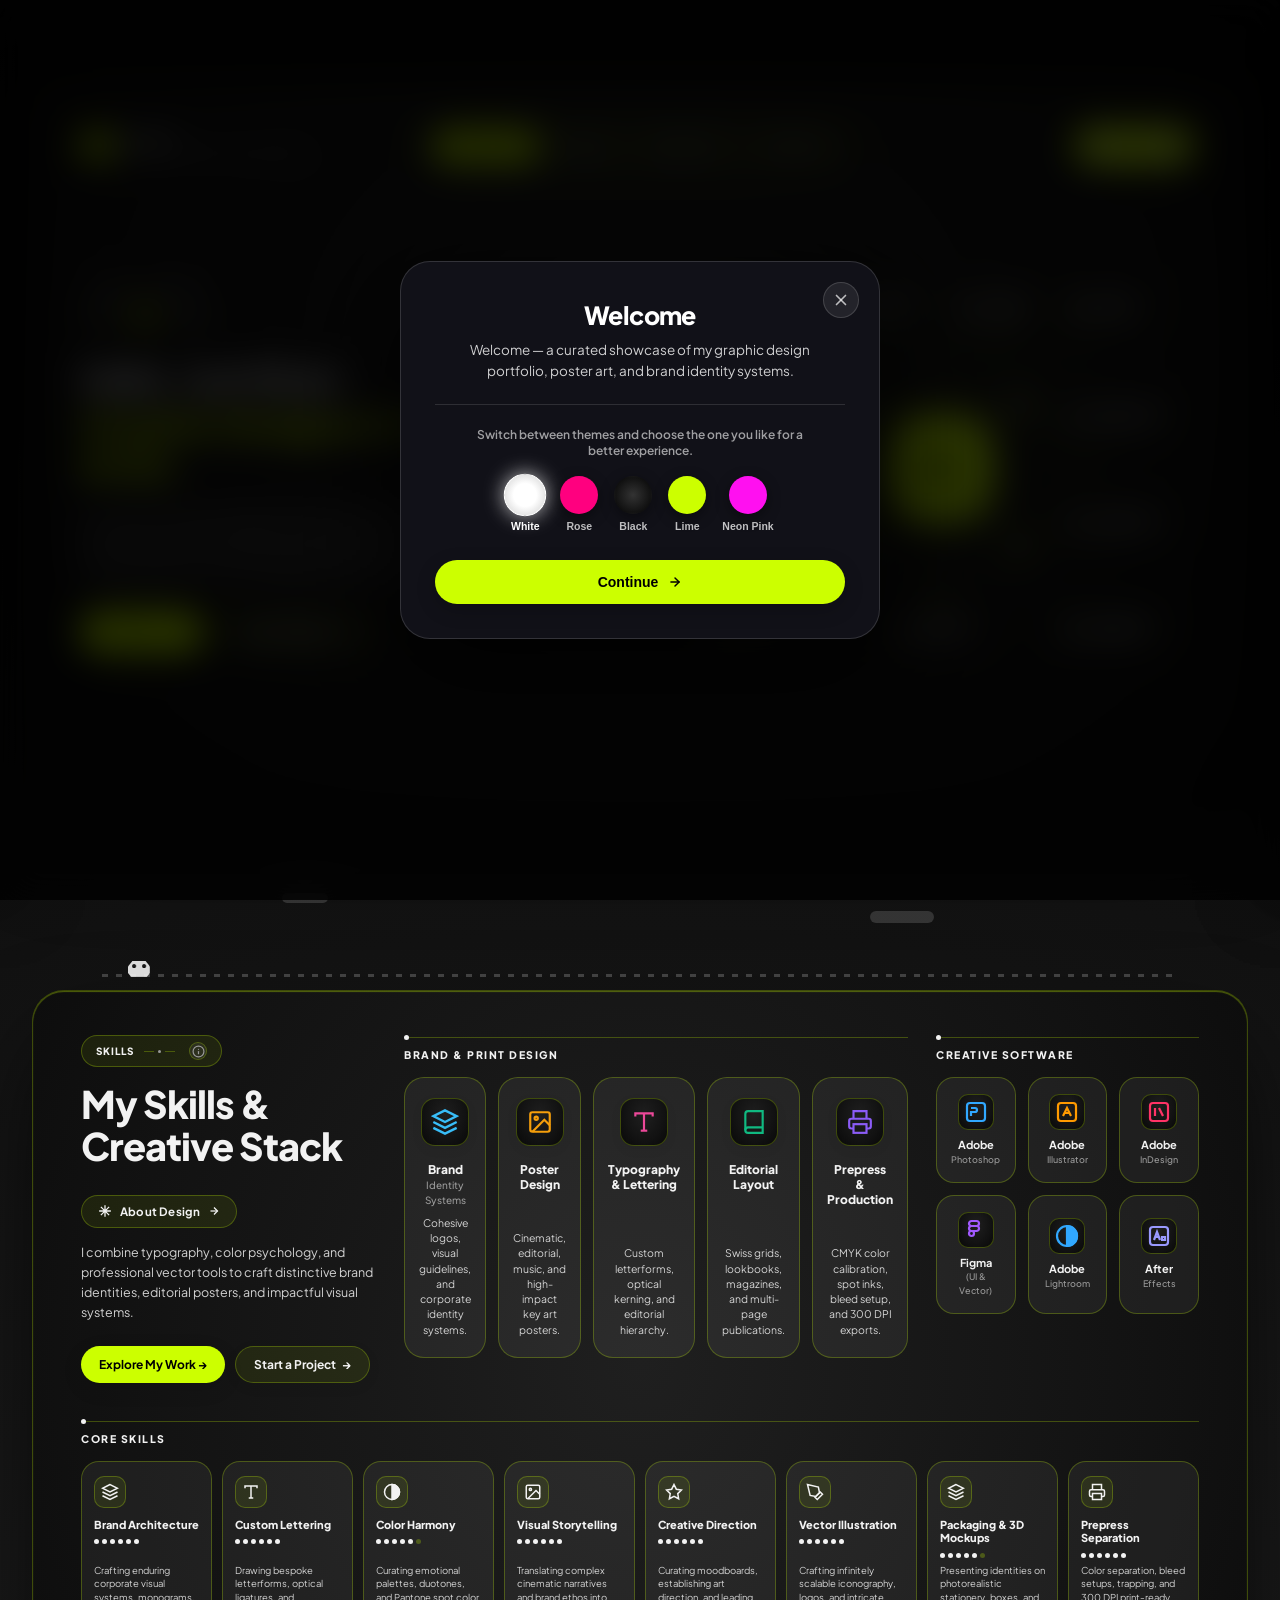
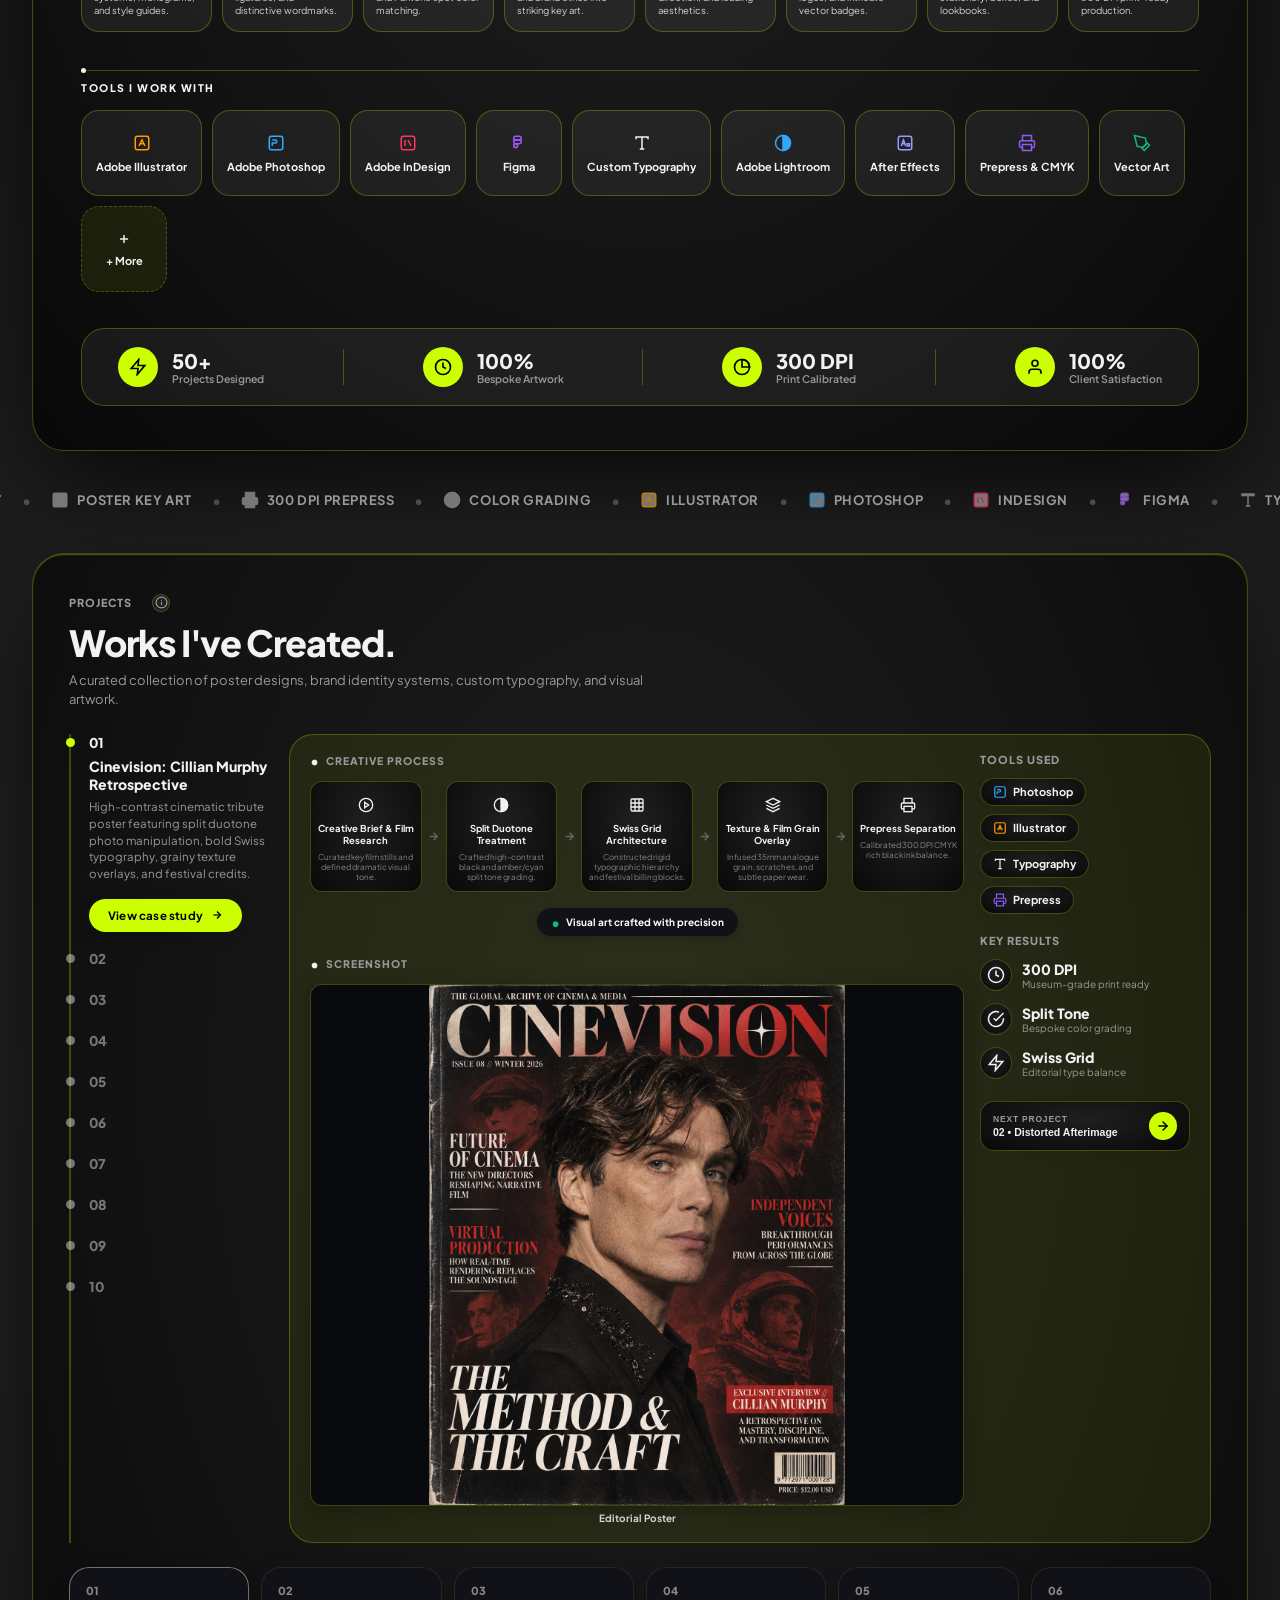
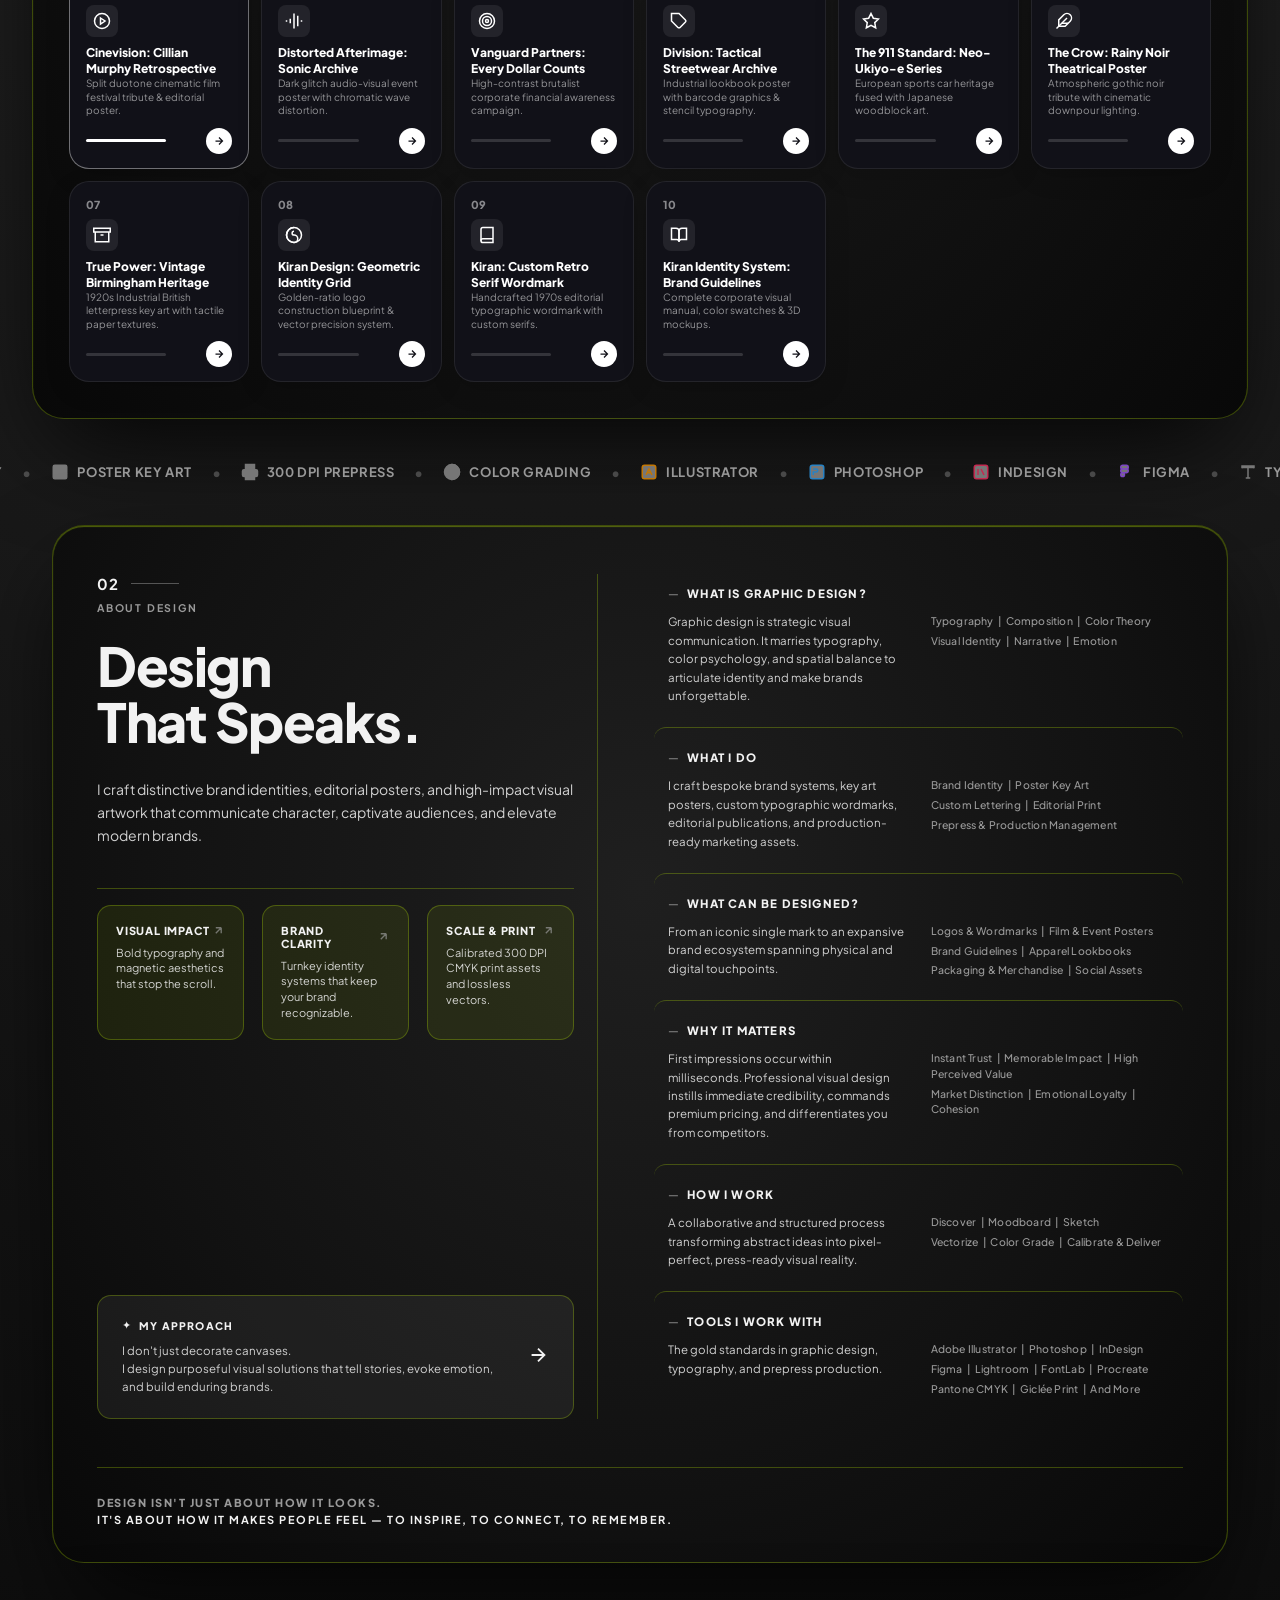
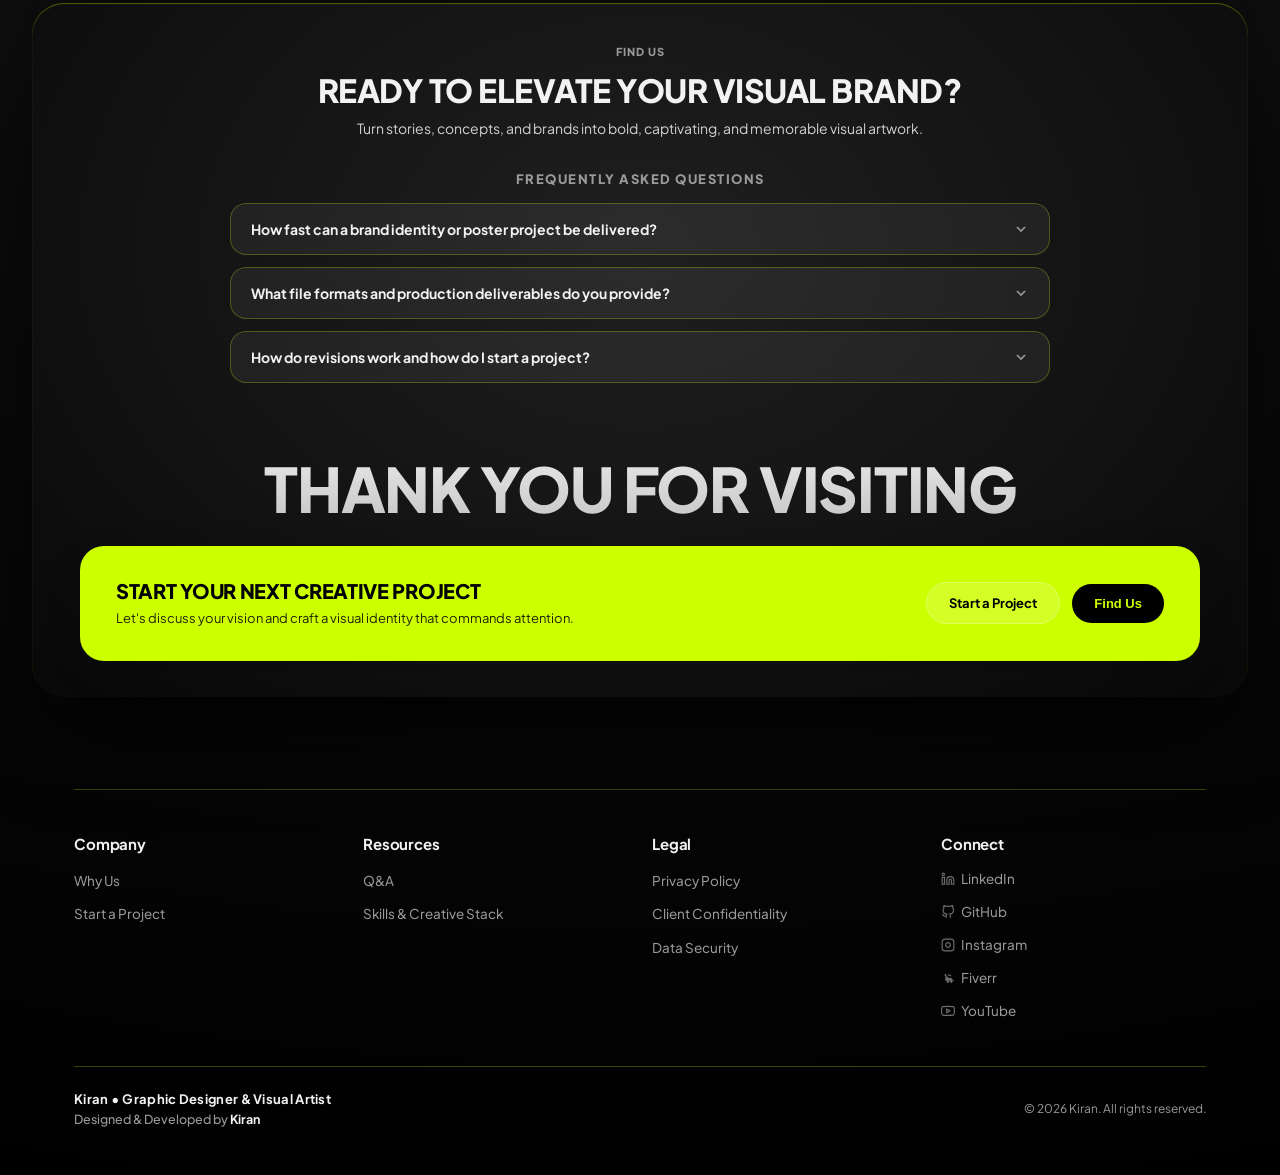
==== commit 71539750: "Add files via upload" ====
--- a/index.html
+++ b/index.html
@@ -1403,7 +1403,7 @@
                   
                   <div class="screenshot-card" onclick="if(typeof openProjectLightbox==='function'){openProjectLightbox(this.querySelector('img').src);}else{var m=document.getElementById('image-modal-lightbox');if(m){m.querySelector('img').src=this.querySelector('img').src;m.style.display='flex';document.body.classList.add('image-lightbox-open');}}">
                     <div class="screenshot-img-placeholder scenario-bg" style="padding: 0 !important; overflow: hidden; border-radius: 12px;">
-                      <img src="Poster/Cinevision_ Cillian Murphy Retrospective.png" alt="Cinevision Cillian Murphy Film Retrospective Poster Design" loading="lazy" decoding="async" style="width: 100%; height: auto; max-height: 520px; object-fit: contain; border-radius: 8px; display: block;">
+                      <img src="Cinevision_ Cillian Murphy Retrospective.png" alt="Cinevision Cillian Murphy Film Retrospective Poster Design" loading="lazy" decoding="async" style="width: 100%; height: auto; max-height: 520px; object-fit: contain; border-radius: 8px; display: block;">
                     </div>
                     <span class="screenshot-label">Editorial Poster</span>
                   </div>
@@ -2258,7 +2258,7 @@
         &times;
       </button>
       <div style="max-width: 90vw; max-height: 82vh; overflow: hidden; border-radius: 16px; border: 1px solid rgba(255, 255, 255, 0.2); box-shadow: 0 35px 110px rgba(0, 0, 0, 0.9); background: #09090c; display: flex; align-items: center; justify-content: center;">
-        <img src="Poster/Cinevision_ Cillian Murphy Retrospective.png" alt="Cinevision Cillian Murphy Film Retrospective Poster Design" style="max-width: 100%; max-height: 82vh; display: block; object-fit: contain; border-radius: 14px;">
+        <img src="Cinevision_ Cillian Murphy Retrospective.png" alt="Cinevision Cillian Murphy Film Retrospective Poster Design" style="max-width: 100%; max-height: 82vh; display: block; object-fit: contain; border-radius: 14px;">
       </div>
       <div style="font-size: 12px; font-weight: 700; color: rgba(255, 255, 255, 0.85); letter-spacing: 0.6px; text-transform: uppercase; background: rgba(17, 17, 24, 0.8); padding: 6px 18px; border-radius: 20px; border: 1px solid rgba(255, 255, 255, 0.15); backdrop-filter: blur(6px);">
         Editorial Poster Key Art Preview
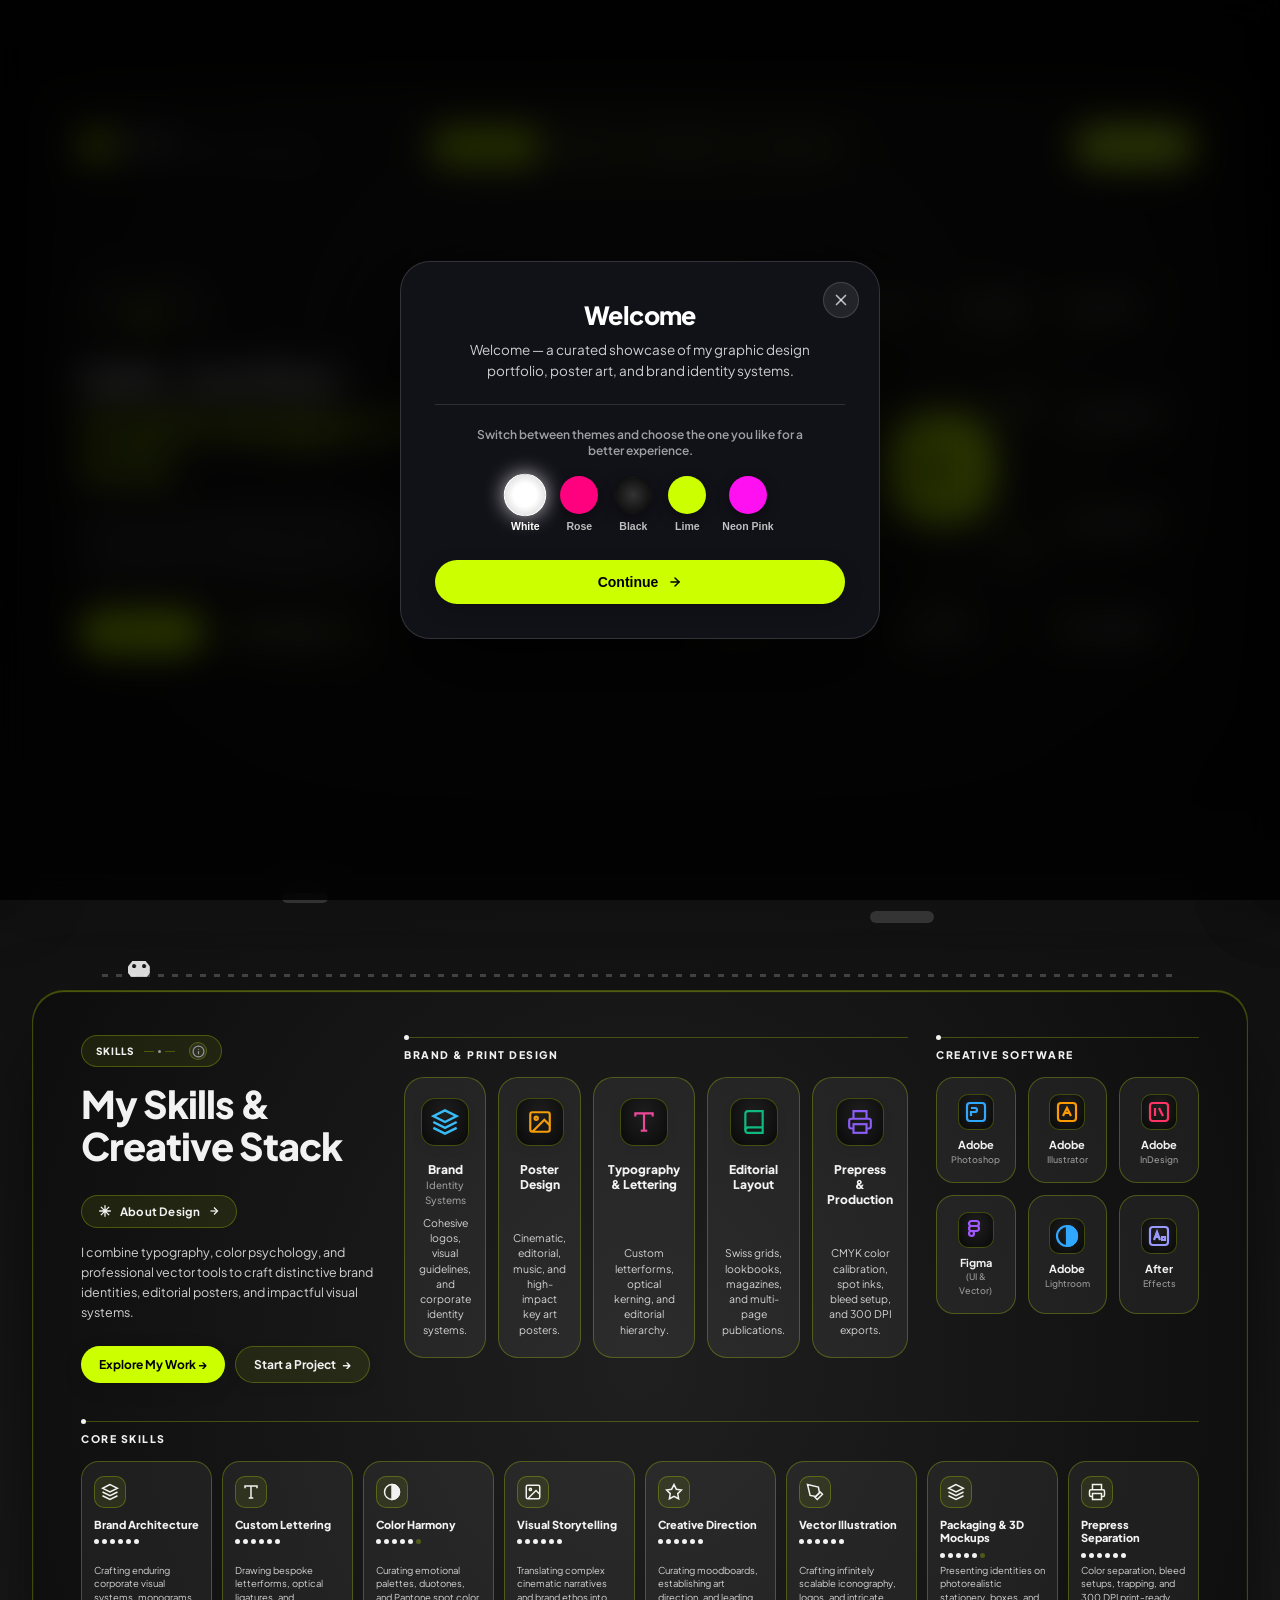
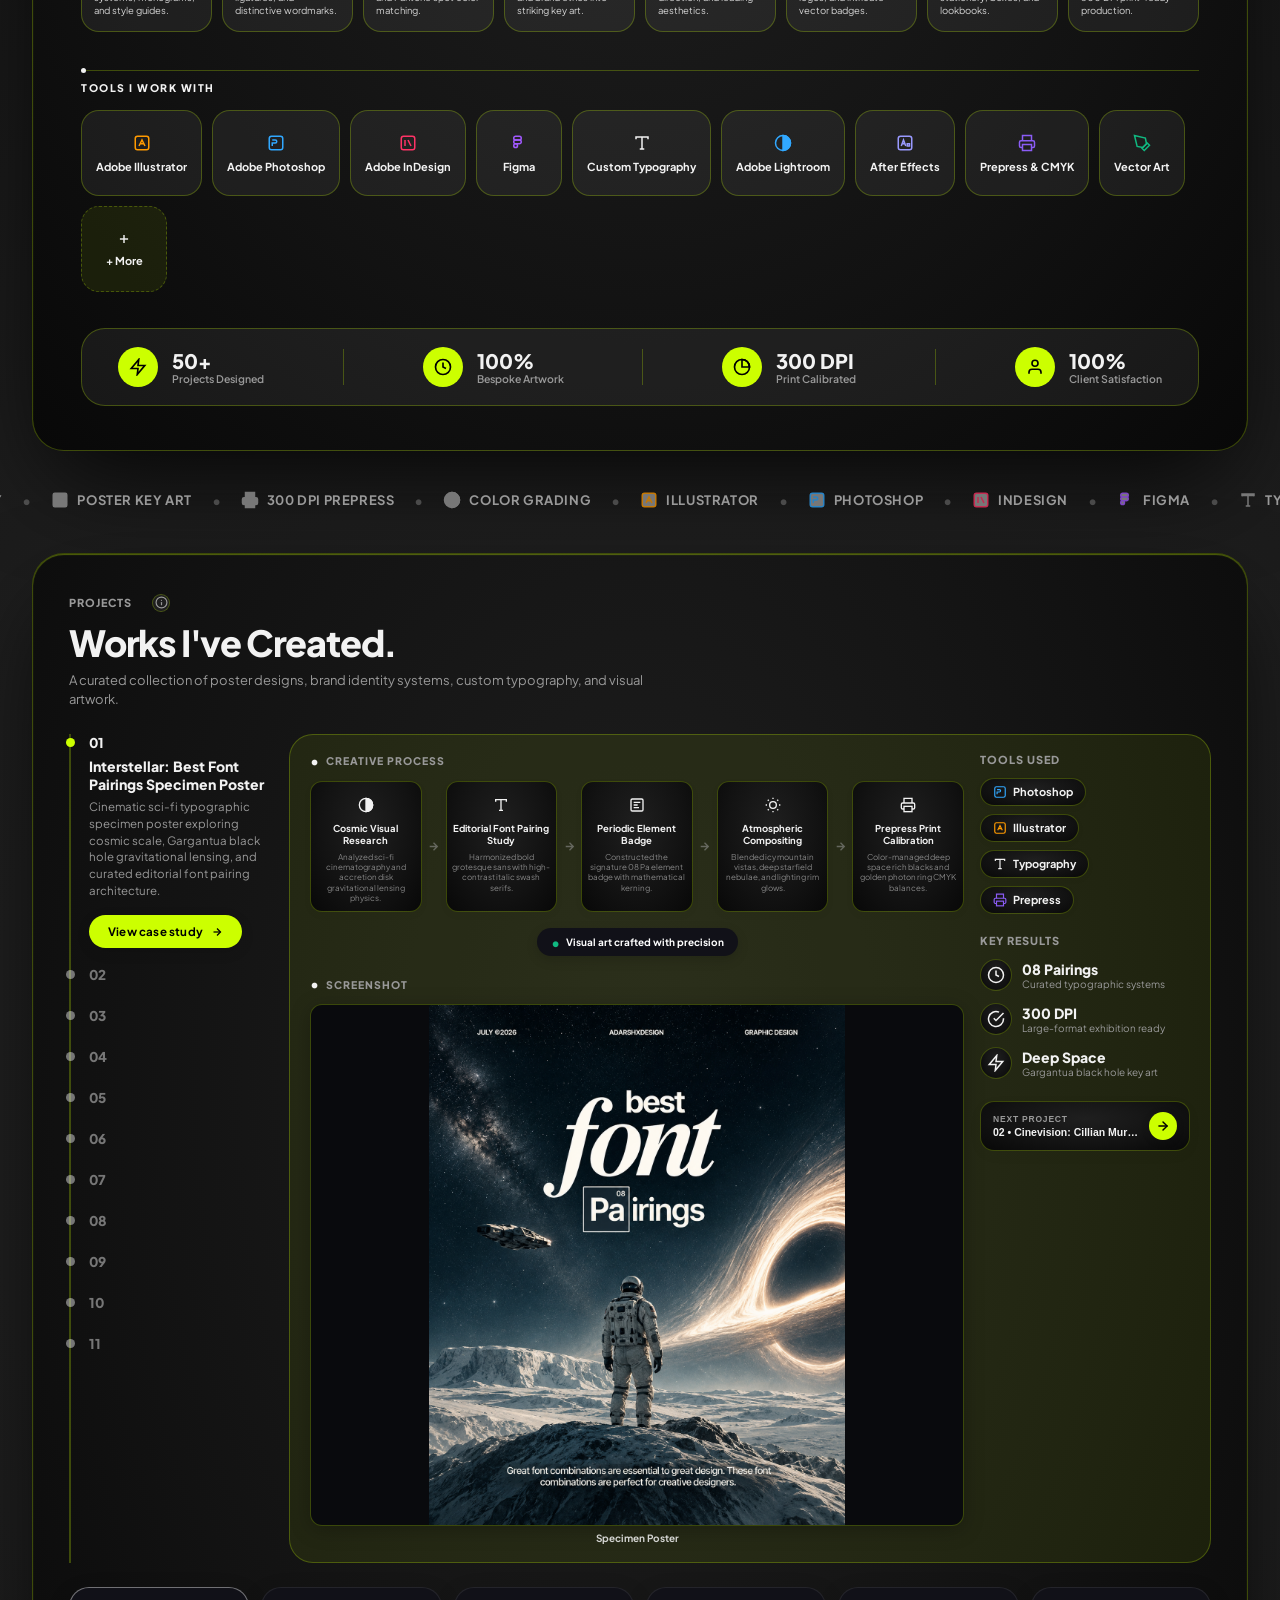
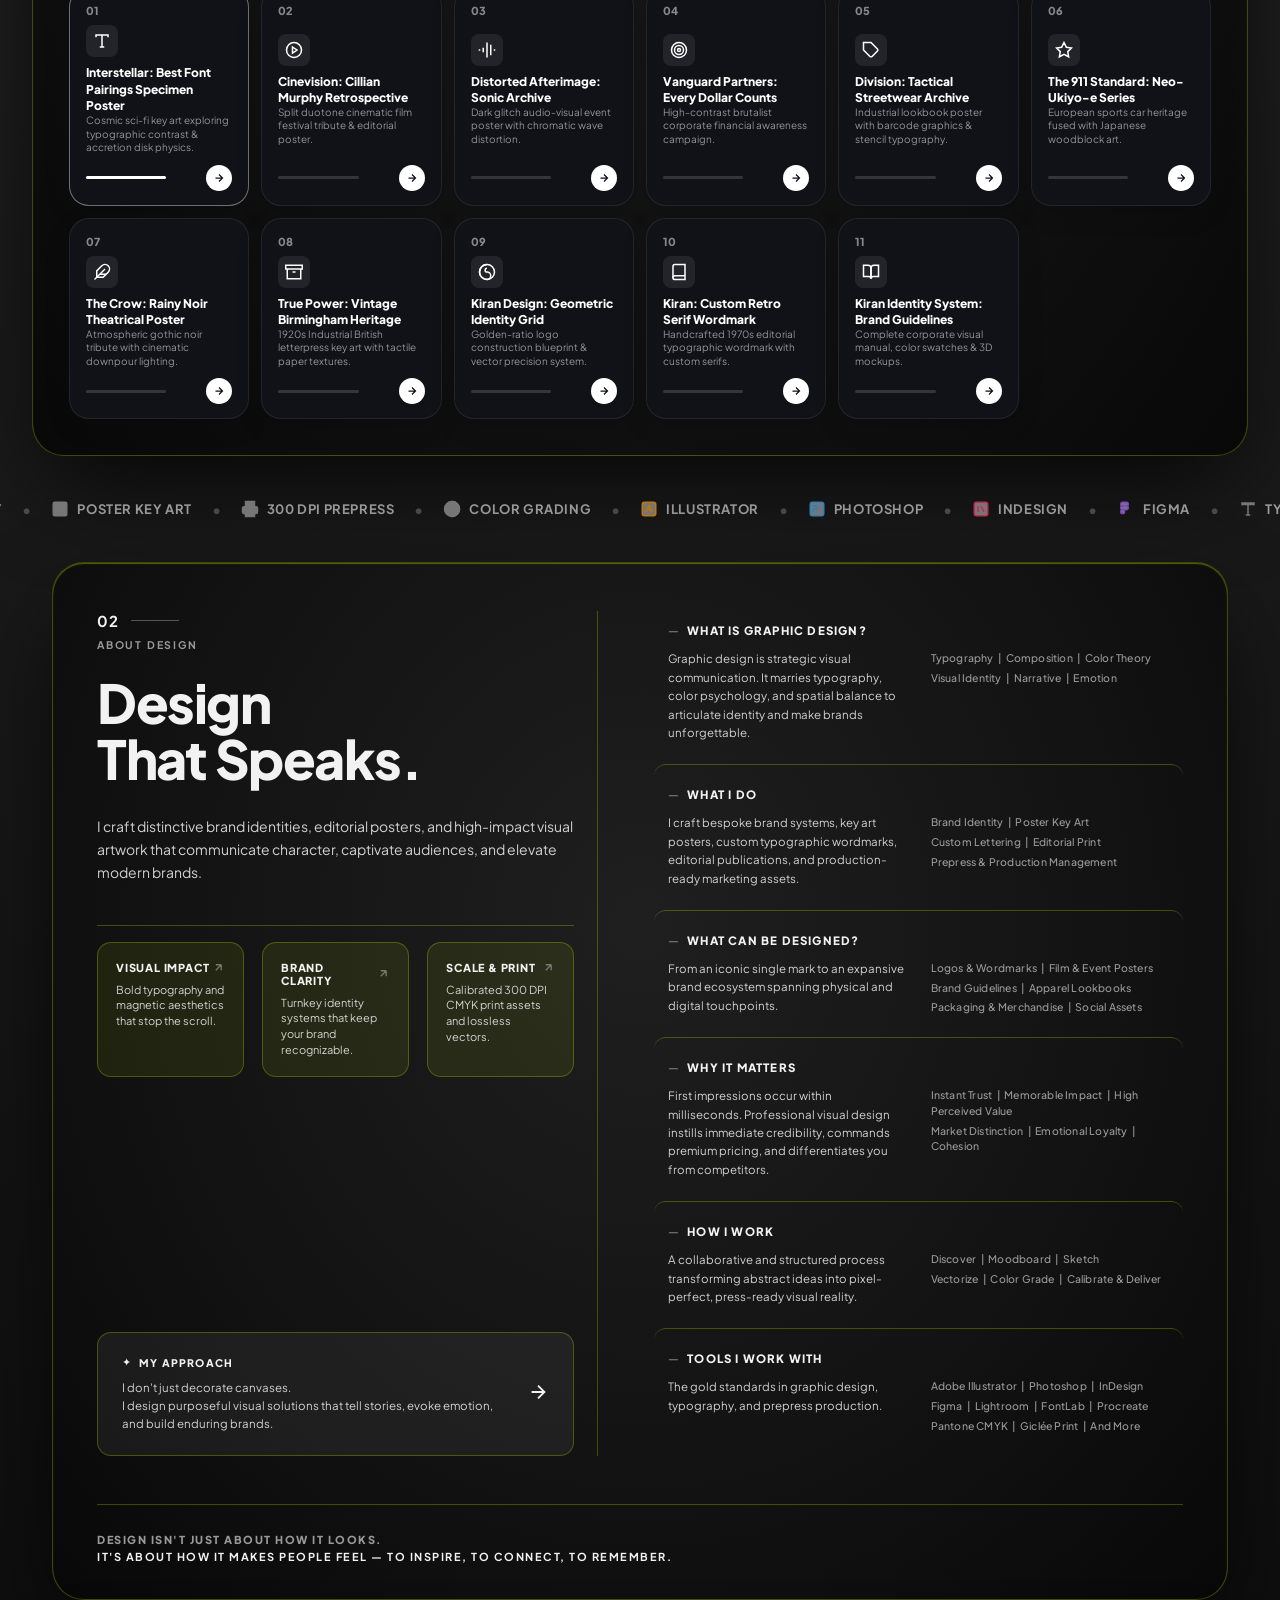
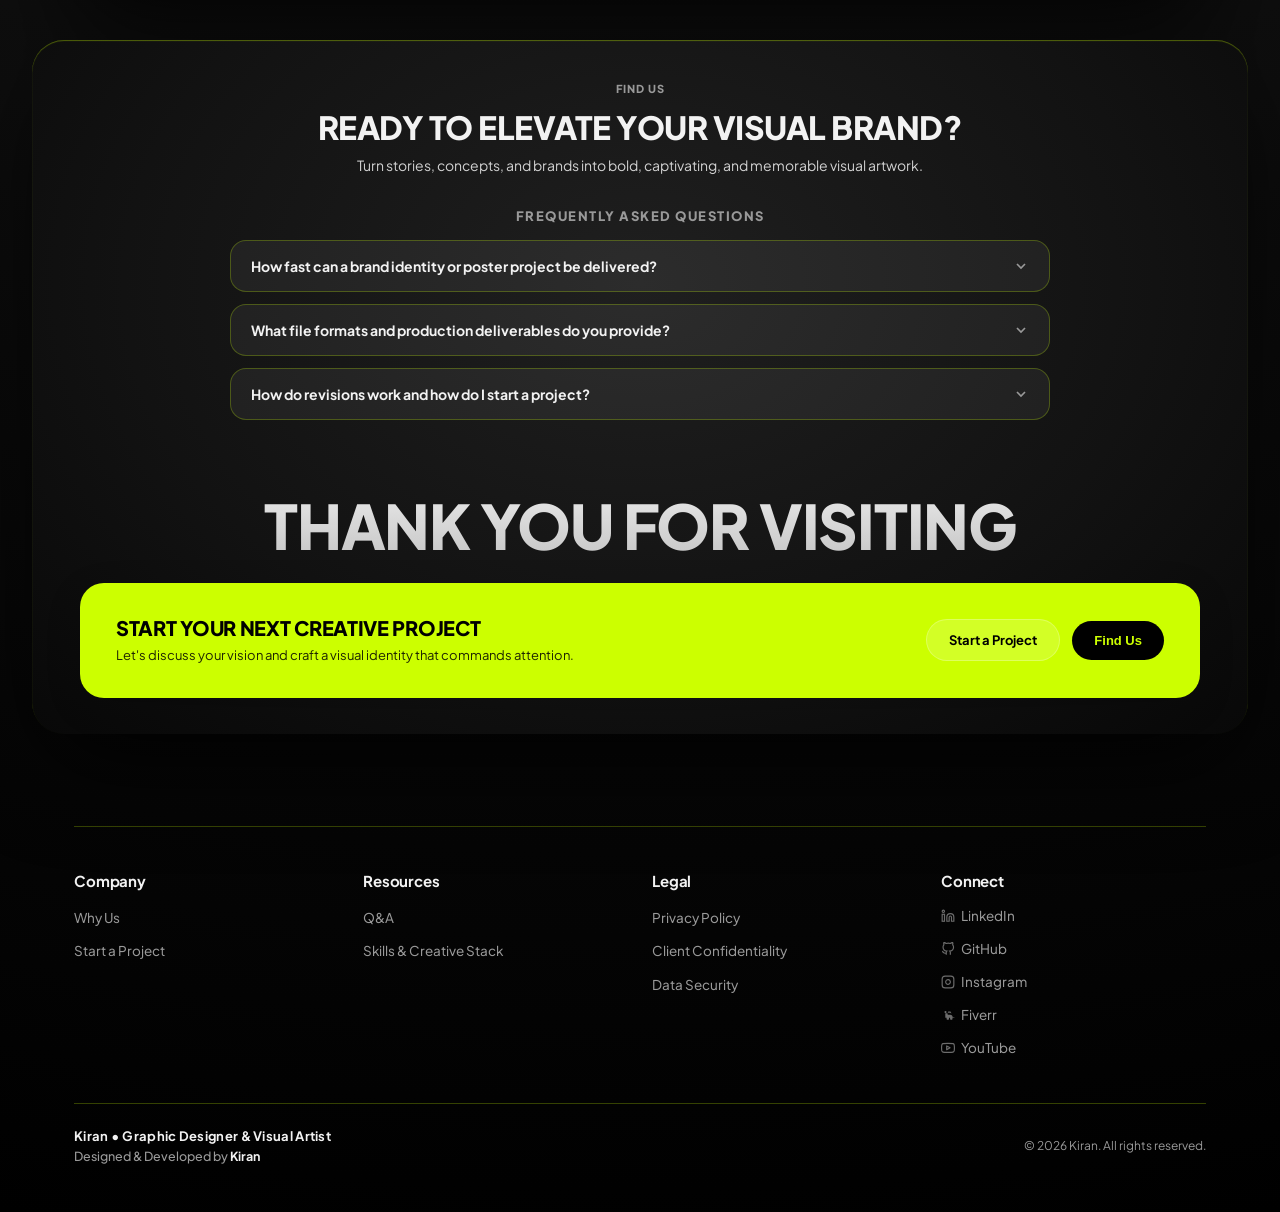
==== commit 9f6cea60: "project update" ====
--- a/index.html
+++ b/index.html
@@ -1238,7 +1238,7 @@
       <!-- Main Showcase Grid Container -->
       <div class="projects-showcase-container">
         
-        <!-- Left Vertical Timeline Navigation (01 - 10) -->
+        <!-- Left Vertical Timeline Navigation (01 - 11) -->
         <div class="projects-timeline-col mode-primary" id="projects-timeline-col">
           
           <div class="timeline-item is-active" data-project="0">
@@ -1247,8 +1247,8 @@
               <span class="timeline-dot"></span>
             </div>
             <div class="timeline-content-body">
-              <h3 class="timeline-title">Cinevision: Cillian Murphy Retrospective</h3>
-              <p class="timeline-desc">High-contrast cinematic tribute poster featuring split duotone photo manipulation, bold Swiss typography, grainy texture overlays, and festival credits.</p>
+              <h3 class="timeline-title">Interstellar: Best Font Pairings Specimen Poster</h3>
+              <p class="timeline-desc">Cinematic sci-fi typographic specimen poster exploring cosmic scale, Gargantua black hole gravitational lensing, and curated editorial font pairing architecture.</p>
               <a href="#contact" class="case-study-link" data-project="0">
                 <span>View case study</span>
                 <svg width="12" height="12" viewBox="0 0 24 24" fill="none" stroke="currentColor" stroke-width="2.5"><line x1="5" y1="12" x2="19" y2="12"/><polyline points="12 5 19 12 12 19"/></svg>
@@ -1315,6 +1315,13 @@
           <div class="timeline-item" data-project="9">
             <div class="timeline-num-group">
               <span class="timeline-num">10</span>
+              <span class="timeline-dot"></span>
+            </div>
+          </div>
+
+          <div class="timeline-item" data-project="10">
+            <div class="timeline-num-group">
+              <span class="timeline-num">11</span>
               <span class="timeline-dot"></span>
             </div>
           </div>
@@ -1337,40 +1344,40 @@
               <div class="workflow-diagram-track">
                 <div class="workflow-node">
                   <div class="node-icon-box">
-                    <svg width="18" height="18" viewBox="0 0 24 24" fill="none" stroke="currentColor" stroke-width="2"><circle cx="12" cy="12" r="10"/><polygon points="10 8 16 12 10 16 10 8"/></svg>
+                    <svg width="18" height="18" viewBox="0 0 24 24" fill="none" stroke="currentColor" stroke-width="2"><circle cx="12" cy="12" r="10"/><path d="M12 2a10 10 0 0 1 0 20v-20z" fill="currentColor"/></svg>
                   </div>
-                  <h4 class="node-step-title">Creative Brief &amp; Film Research</h4>
-                  <p class="node-step-desc">Curated key film stills and defined dramatic visual tone.</p>
+                  <h4 class="node-step-title">Cosmic Visual Research</h4>
+                  <p class="node-step-desc">Analyzed sci-fi cinematography and accretion disk gravitational lensing physics.</p>
                 </div>
 
                 <div class="workflow-arrow"><svg width="14" height="14" viewBox="0 0 24 24" fill="none" stroke="currentColor" stroke-width="2.5"><path d="M5 12h14M12 5l7 7-7 7"/></svg></div>
 
                 <div class="workflow-node">
                   <div class="node-icon-box">
-                    <svg width="18" height="18" viewBox="0 0 24 24" fill="none" stroke="currentColor" stroke-width="2"><circle cx="12" cy="12" r="10"/><path d="M12 2a10 10 0 0 1 0 20v-20z" fill="currentColor"/></svg>
+                    <svg width="18" height="18" viewBox="0 0 24 24" fill="none" stroke="currentColor" stroke-width="2"><polyline points="4 7 4 4 20 4 20 7"/><line x1="9" y1="20" x2="15" y2="20"/><line x1="12" y1="4" x2="12" y2="20"/></svg>
                   </div>
-                  <h4 class="node-step-title">Split Duotone Treatment</h4>
-                  <p class="node-step-desc">Crafted high-contrast black and amber/cyan split tone grading.</p>
+                  <h4 class="node-step-title">Editorial Font Pairing Study</h4>
+                  <p class="node-step-desc">Harmonized bold grotesque sans with high-contrast italic swash serifs.</p>
                 </div>
 
                 <div class="workflow-arrow"><svg width="14" height="14" viewBox="0 0 24 24" fill="none" stroke="currentColor" stroke-width="2.5"><path d="M5 12h14M12 5l7 7-7 7"/></svg></div>
 
                 <div class="workflow-node">
                   <div class="node-icon-box">
-                    <svg width="18" height="18" viewBox="0 0 24 24" fill="none" stroke="currentColor" stroke-width="2"><rect x="3" y="3" width="18" height="18" rx="2"/><line x1="3" y1="9" x2="21" y2="9"/><line x1="3" y1="15" x2="21" y2="15"/><line x1="9" y1="3" x2="9" y2="21"/><line x1="15" y1="3" x2="15" y2="21"/></svg>
+                    <svg width="18" height="18" viewBox="0 0 24 24" fill="none" stroke="currentColor" stroke-width="2"><rect x="3" y="3" width="18" height="18" rx="2"/><path d="M7 8h10M7 12h6M7 16h8"/></svg>
                   </div>
-                  <h4 class="node-step-title">Swiss Grid Architecture</h4>
-                  <p class="node-step-desc">Constructed rigid typographic hierarchy and festival billing blocks.</p>
+                  <h4 class="node-step-title">Periodic Element Badge</h4>
+                  <p class="node-step-desc">Constructed the signature 08 Pa element badge with mathematical kerning.</p>
                 </div>
 
                 <div class="workflow-arrow"><svg width="14" height="14" viewBox="0 0 24 24" fill="none" stroke="currentColor" stroke-width="2.5"><path d="M5 12h14M12 5l7 7-7 7"/></svg></div>
 
                 <div class="workflow-node">
                   <div class="node-icon-box">
-                    <svg width="18" height="18" viewBox="0 0 24 24" fill="none" stroke="currentColor" stroke-width="2"><polygon points="12 2 2 7 12 12 22 7 12 2"/><polyline points="2 17 12 22 22 17"/><polyline points="2 12 12 17 22 12"/></svg>
+                    <svg width="18" height="18" viewBox="0 0 24 24" fill="none" stroke="currentColor" stroke-width="2"><circle cx="12" cy="12" r="5"/><line x1="12" y1="1" x2="12" y2="3"/><line x1="12" y1="21" x2="12" y2="23"/><line x1="4.22" y1="4.22" x2="5.64" y2="5.64"/><line x1="18.36" y1="18.36" x2="19.78" y2="19.78"/><line x1="1" y1="12" x2="3" y2="12"/><line x1="21" y1="12" x2="23" y2="12"/><line x1="4.22" y1="19.78" x2="5.64" y2="18.36"/><line x1="18.36" y1="5.64" x2="19.78" y2="4.22"/></svg>
                   </div>
-                  <h4 class="node-step-title">Texture &amp; Film Grain Overlay</h4>
-                  <p class="node-step-desc">Infused 35mm analogue grain, scratches, and subtle paper wear.</p>
+                  <h4 class="node-step-title">Atmospheric Compositing</h4>
+                  <p class="node-step-desc">Blended icy mountain vistas, deep starfield nebulae, and lighting rim glows.</p>
                 </div>
 
                 <div class="workflow-arrow"><svg width="14" height="14" viewBox="0 0 24 24" fill="none" stroke="currentColor" stroke-width="2.5"><path d="M5 12h14M12 5l7 7-7 7"/></svg></div>
@@ -1379,8 +1386,8 @@
                   <div class="node-icon-box">
                     <svg width="18" height="18" viewBox="0 0 24 24" fill="none" stroke="currentColor" stroke-width="2"><polyline points="6 9 6 2 18 2 18 9"/><path d="M6 18H4a2 2 0 0 1-2-2v-5a2 2 0 0 1 2-2h16a2 2 0 0 1 2 2v5a2 2 0 0 1-2 2h-2"/><rect x="6" y="14" width="12" height="8"/></svg>
                   </div>
-                  <h4 class="node-step-title">Prepress Separation</h4>
-                  <p class="node-step-desc">Calibrated 300 DPI CMYK rich black ink balance.</p>
+                  <h4 class="node-step-title">Prepress Print Calibration</h4>
+                  <p class="node-step-desc">Color-managed deep space rich blacks and golden photon ring CMYK balances.</p>
                 </div>
               </div>
 
@@ -1403,9 +1410,9 @@
                   
                   <div class="screenshot-card" onclick="if(typeof openProjectLightbox==='function'){openProjectLightbox(this.querySelector('img').src);}else{var m=document.getElementById('image-modal-lightbox');if(m){m.querySelector('img').src=this.querySelector('img').src;m.style.display='flex';document.body.classList.add('image-lightbox-open');}}">
                     <div class="screenshot-img-placeholder scenario-bg" style="padding: 0 !important; overflow: hidden; border-radius: 12px;">
-                      <img src="Cinevision_ Cillian Murphy Retrospective.png" alt="Cinevision Cillian Murphy Film Retrospective Poster Design" loading="lazy" decoding="async" style="width: 100%; height: auto; max-height: 520px; object-fit: contain; border-radius: 8px; display: block;">
+                      <img src="Interstellar Font Pairings Poster (1).png" alt="Interstellar Best Font Pairings Gargantua Black Hole Typographic Specimen Poster" loading="lazy" decoding="async" style="width: 100%; height: auto; max-height: 520px; object-fit: contain; border-radius: 8px; display: block;">
                     </div>
-                    <span class="screenshot-label">Editorial Poster</span>
+                    <span class="screenshot-label">Specimen Poster</span>
                   </div>
 
                 </div>
@@ -1450,8 +1457,8 @@
                     <svg width="18" height="18" viewBox="0 0 24 24" fill="none" stroke="currentColor" stroke-width="2"><circle cx="12" cy="12" r="10"/><polyline points="12 6 12 12 16 14"/></svg>
                   </div>
                   <div class="result-text">
-                    <span class="result-stat-num">300 DPI</span>
-                    <span class="result-stat-label">Museum-grade print ready</span>
+                    <span class="result-stat-num">08 Pairings</span>
+                    <span class="result-stat-label">Curated typographic systems</span>
                   </div>
                 </div>
 
@@ -1460,8 +1467,8 @@
                     <svg width="18" height="18" viewBox="0 0 24 24" fill="none" stroke="currentColor" stroke-width="2"><path d="M22 11.08V12a10 10 0 1 1-5.93-9.14"/><polyline points="22 4 12 14.01 9 11.01"/></svg>
                   </div>
                   <div class="result-text">
-                    <span class="result-stat-num">Split Tone</span>
-                    <span class="result-stat-label">Bespoke color grading</span>
+                    <span class="result-stat-num">300 DPI</span>
+                    <span class="result-stat-label">Large-format exhibition ready</span>
                   </div>
                 </div>
 
@@ -1470,8 +1477,8 @@
                     <svg width="18" height="18" viewBox="0 0 24 24" fill="none" stroke="currentColor" stroke-width="2"><polygon points="13 2 3 14 12 14 11 22 21 10 12 10 13 2"/></svg>
                   </div>
                   <div class="result-text">
-                    <span class="result-stat-num">Swiss Grid</span>
-                    <span class="result-stat-label">Editorial type balance</span>
+                    <span class="result-stat-num">Deep Space</span>
+                    <span class="result-stat-label">Gargantua black hole key art</span>
                   </div>
                 </div>
 
@@ -1483,7 +1490,7 @@
               <button class="next-project-btn" id="next-project-btn" type="button" aria-label="Go to next project">
                 <div class="next-btn-content">
                   <span class="next-btn-badge">NEXT PROJECT</span>
-                  <span class="next-btn-title" id="next-project-title-preview">02 • Distorted Afterimage</span>
+                  <span class="next-btn-title" id="next-project-title-preview">02 • Cinevision: Cillian Murphy</span>
                 </div>
                 <div class="next-btn-arrow-circle">
                   <svg width="14" height="14" viewBox="0 0 24 24" fill="none" stroke="currentColor" stroke-width="2.5" stroke-linecap="round" stroke-linejoin="round">
@@ -1500,7 +1507,7 @@
 
       </div>
 
-      <!-- Bottom Row: 10 Dark Project Selector Cards -->
+      <!-- Bottom Row: 11 Dark Project Selector Cards -->
       <div class="projects-dark-cards-wrapper">
         <div class="projects-dark-cards-track-wrap" id="dark-cards-track-wrap">
           
@@ -1511,11 +1518,11 @@
               <div class="dark-card-top-num">01</div>
               <div class="dark-card-body">
                 <div class="dark-card-icon-box">
-                  <svg width="18" height="18" viewBox="0 0 24 24" fill="none" stroke="currentColor" stroke-width="2"><circle cx="12" cy="12" r="10"/><polygon points="10 8 16 12 10 16 10 8"/></svg>
+                  <svg width="18" height="18" viewBox="0 0 24 24" fill="none" stroke="currentColor" stroke-width="2"><polyline points="4 7 4 4 20 4 20 7"/><line x1="9" y1="20" x2="15" y2="20"/><line x1="12" y1="4" x2="12" y2="20"/></svg>
                 </div>
                 <div class="dark-card-info">
-                  <h4 class="dark-card-title">Cinevision: Cillian Murphy Retrospective</h4>
-                  <p class="dark-card-subtext">Split duotone cinematic film festival tribute &amp; editorial poster.</p>
+                  <h4 class="dark-card-title">Interstellar: Best Font Pairings Specimen Poster</h4>
+                  <p class="dark-card-subtext">Cosmic sci-fi key art exploring typographic contrast &amp; accretion disk physics.</p>
                 </div>
               </div>
               <div class="dark-card-footer">
@@ -1529,11 +1536,11 @@
               <div class="dark-card-top-num">02</div>
               <div class="dark-card-body">
                 <div class="dark-card-icon-box">
-                  <svg width="18" height="18" viewBox="0 0 24 24" fill="none" stroke="currentColor" stroke-width="2"><path d="M12 2v20M17 5v14M7 9v6M22 11v2M2 11v2"/></svg>
+                  <svg width="18" height="18" viewBox="0 0 24 24" fill="none" stroke="currentColor" stroke-width="2"><circle cx="12" cy="12" r="10"/><polygon points="10 8 16 12 10 16 10 8"/></svg>
                 </div>
                 <div class="dark-card-info">
-                  <h4 class="dark-card-title">Distorted Afterimage: Sonic Archive</h4>
-                  <p class="dark-card-subtext">Dark glitch audio-visual event poster with chromatic wave distortion.</p>
+                  <h4 class="dark-card-title">Cinevision: Cillian Murphy Retrospective</h4>
+                  <p class="dark-card-subtext">Split duotone cinematic film festival tribute &amp; editorial poster.</p>
                 </div>
               </div>
               <div class="dark-card-footer">
@@ -1547,11 +1554,11 @@
               <div class="dark-card-top-num">03</div>
               <div class="dark-card-body">
                 <div class="dark-card-icon-box">
-                  <svg width="18" height="18" viewBox="0 0 24 24" fill="none" stroke="currentColor" stroke-width="2"><circle cx="12" cy="12" r="10"/><circle cx="12" cy="12" r="6"/><circle cx="12" cy="12" r="2"/></svg>
+                  <svg width="18" height="18" viewBox="0 0 24 24" fill="none" stroke="currentColor" stroke-width="2"><path d="M12 2v20M17 5v14M7 9v6M22 11v2M2 11v2"/></svg>
                 </div>
                 <div class="dark-card-info">
-                  <h4 class="dark-card-title">Vanguard Partners: Every Dollar Counts</h4>
-                  <p class="dark-card-subtext">High-contrast brutalist corporate financial awareness campaign.</p>
+                  <h4 class="dark-card-title">Distorted Afterimage: Sonic Archive</h4>
+                  <p class="dark-card-subtext">Dark glitch audio-visual event poster with chromatic wave distortion.</p>
                 </div>
               </div>
               <div class="dark-card-footer">
@@ -1565,11 +1572,11 @@
               <div class="dark-card-top-num">04</div>
               <div class="dark-card-body">
                 <div class="dark-card-icon-box">
-                  <svg width="18" height="18" viewBox="0 0 24 24" fill="none" stroke="currentColor" stroke-width="2"><path d="M20.59 13.41l-7.17 7.17a2 2 0 0 1-2.83 0L2 12V2h10l8.59 8.59a2 2 0 0 1 0 2.82z"/><line x1="7" y1="7" x2="7.01" y2="7"/></svg>
+                  <svg width="18" height="18" viewBox="0 0 24 24" fill="none" stroke="currentColor" stroke-width="2"><circle cx="12" cy="12" r="10"/><circle cx="12" cy="12" r="6"/><circle cx="12" cy="12" r="2"/></svg>
                 </div>
                 <div class="dark-card-info">
-                  <h4 class="dark-card-title">Division: Tactical Streetwear Archive</h4>
-                  <p class="dark-card-subtext">Industrial lookbook poster with barcode graphics &amp; stencil typography.</p>
+                  <h4 class="dark-card-title">Vanguard Partners: Every Dollar Counts</h4>
+                  <p class="dark-card-subtext">High-contrast brutalist corporate financial awareness campaign.</p>
                 </div>
               </div>
               <div class="dark-card-footer">
@@ -1583,11 +1590,11 @@
               <div class="dark-card-top-num">05</div>
               <div class="dark-card-body">
                 <div class="dark-card-icon-box">
-                  <svg width="18" height="18" viewBox="0 0 24 24" fill="none" stroke="currentColor" stroke-width="2"><path d="M12 2l3.09 6.26L22 9.27l-5 4.87 1.18 6.88L12 17.77l-6.18 3.25L7 14.14 2 9.27l6.91-1.01L12 2z"/></svg>
+                  <svg width="18" height="18" viewBox="0 0 24 24" fill="none" stroke="currentColor" stroke-width="2"><path d="M20.59 13.41l-7.17 7.17a2 2 0 0 1-2.83 0L2 12V2h10l8.59 8.59a2 2 0 0 1 0 2.82z"/><line x1="7" y1="7" x2="7.01" y2="7"/></svg>
                 </div>
                 <div class="dark-card-info">
-                  <h4 class="dark-card-title">The 911 Standard: Neo-Ukiyo-e Series</h4>
-                  <p class="dark-card-subtext">European sports car heritage fused with Japanese woodblock art.</p>
+                  <h4 class="dark-card-title">Division: Tactical Streetwear Archive</h4>
+                  <p class="dark-card-subtext">Industrial lookbook poster with barcode graphics &amp; stencil typography.</p>
                 </div>
               </div>
               <div class="dark-card-footer">
@@ -1601,11 +1608,11 @@
               <div class="dark-card-top-num">06</div>
               <div class="dark-card-body">
                 <div class="dark-card-icon-box">
-                  <svg width="18" height="18" viewBox="0 0 24 24" fill="none" stroke="currentColor" stroke-width="2"><path d="M20.24 12.24a6 6 0 0 0-8.49-8.49L5 10.5V19h8.5z"/><line x1="16" y1="8" x2="2" y2="22"/><line x1="17.5" y1="15" x2="9" y2="15"/></svg>
+                  <svg width="18" height="18" viewBox="0 0 24 24" fill="none" stroke="currentColor" stroke-width="2"><path d="M12 2l3.09 6.26L22 9.27l-5 4.87 1.18 6.88L12 17.77l-6.18 3.25L7 14.14 2 9.27l6.91-1.01L12 2z"/></svg>
                 </div>
                 <div class="dark-card-info">
-                  <h4 class="dark-card-title">The Crow: Rainy Noir Theatrical Poster</h4>
-                  <p class="dark-card-subtext">Atmospheric gothic noir tribute with cinematic downpour lighting.</p>
+                  <h4 class="dark-card-title">The 911 Standard: Neo-Ukiyo-e Series</h4>
+                  <p class="dark-card-subtext">European sports car heritage fused with Japanese woodblock art.</p>
                 </div>
               </div>
               <div class="dark-card-footer">
@@ -1619,11 +1626,11 @@
               <div class="dark-card-top-num">07</div>
               <div class="dark-card-body">
                 <div class="dark-card-icon-box">
-                  <svg width="18" height="18" viewBox="0 0 24 24" fill="none" stroke="currentColor" stroke-width="2"><polyline points="21 8 21 21 3 21 3 8"/><rect x="1" y="3" width="22" height="5"/><line x1="10" y1="12" x2="14" y2="12"/></svg>
+                  <svg width="18" height="18" viewBox="0 0 24 24" fill="none" stroke="currentColor" stroke-width="2"><path d="M20.24 12.24a6 6 0 0 0-8.49-8.49L5 10.5V19h8.5z"/><line x1="16" y1="8" x2="2" y2="22"/><line x1="17.5" y1="15" x2="9" y2="15"/></svg>
                 </div>
                 <div class="dark-card-info">
-                  <h4 class="dark-card-title">True Power: Vintage Birmingham Heritage</h4>
-                  <p class="dark-card-subtext">1920s Industrial British letterpress key art with tactile paper textures.</p>
+                  <h4 class="dark-card-title">The Crow: Rainy Noir Theatrical Poster</h4>
+                  <p class="dark-card-subtext">Atmospheric gothic noir tribute with cinematic downpour lighting.</p>
                 </div>
               </div>
               <div class="dark-card-footer">
@@ -1637,11 +1644,11 @@
               <div class="dark-card-top-num">08</div>
               <div class="dark-card-body">
                 <div class="dark-card-icon-box">
-                  <svg width="18" height="18" viewBox="0 0 24 24" fill="none" stroke="currentColor" stroke-width="2"><circle cx="12" cy="12" r="10"/><path d="M12 2a10 10 0 0 0-10 10 10 10 0 0 0 10 10 5 5 0 0 0 5-5 5 5 0 0 0-5-5 2.5 2.5 0 0 1-2.5-2.5 2.5 2.5 0 0 1 2.5-2.5"/></svg>
+                  <svg width="18" height="18" viewBox="0 0 24 24" fill="none" stroke="currentColor" stroke-width="2"><polyline points="21 8 21 21 3 21 3 8"/><rect x="1" y="3" width="22" height="5"/><line x1="10" y1="12" x2="14" y2="12"/></svg>
                 </div>
                 <div class="dark-card-info">
-                  <h4 class="dark-card-title">Kiran Design: Geometric Identity Grid</h4>
-                  <p class="dark-card-subtext">Golden-ratio logo construction blueprint &amp; vector precision system.</p>
+                  <h4 class="dark-card-title">True Power: Vintage Birmingham Heritage</h4>
+                  <p class="dark-card-subtext">1920s Industrial British letterpress key art with tactile paper textures.</p>
                 </div>
               </div>
               <div class="dark-card-footer">
@@ -1655,11 +1662,11 @@
               <div class="dark-card-top-num">09</div>
               <div class="dark-card-body">
                 <div class="dark-card-icon-box">
-                  <svg width="18" height="18" viewBox="0 0 24 24" fill="none" stroke="currentColor" stroke-width="2"><path d="M4 19.5A2.5 2.5 0 0 1 6.5 17H20"/><path d="M6.5 2H20v20H6.5A2.5 2.5 0 0 1 4 19.5v-15A2.5 2.5 0 0 1 6.5 2z"/></svg>
+                  <svg width="18" height="18" viewBox="0 0 24 24" fill="none" stroke="currentColor" stroke-width="2"><circle cx="12" cy="12" r="10"/><path d="M12 2a10 10 0 0 0-10 10 10 10 0 0 0 10 10 5 5 0 0 0 5-5 5 5 0 0 0-5-5 2.5 2.5 0 0 1-2.5-2.5 2.5 2.5 0 0 1 2.5-2.5"/></svg>
                 </div>
                 <div class="dark-card-info">
-                  <h4 class="dark-card-title">Kiran: Custom Retro Serif Wordmark</h4>
-                  <p class="dark-card-subtext">Handcrafted 1970s editorial typographic wordmark with custom serifs.</p>
+                  <h4 class="dark-card-title">Kiran Design: Geometric Identity Grid</h4>
+                  <p class="dark-card-subtext">Golden-ratio logo construction blueprint &amp; vector precision system.</p>
                 </div>
               </div>
               <div class="dark-card-footer">
@@ -1673,6 +1680,24 @@
               <div class="dark-card-top-num">10</div>
               <div class="dark-card-body">
                 <div class="dark-card-icon-box">
+                  <svg width="18" height="18" viewBox="0 0 24 24" fill="none" stroke="currentColor" stroke-width="2"><path d="M4 19.5A2.5 2.5 0 0 1 6.5 17H20"/><path d="M6.5 2H20v20H6.5A2.5 2.5 0 0 1 4 19.5v-15A2.5 2.5 0 0 1 6.5 2z"/></svg>
+                </div>
+                <div class="dark-card-info">
+                  <h4 class="dark-card-title">Kiran: Custom Retro Serif Wordmark</h4>
+                  <p class="dark-card-subtext">Handcrafted 1970s editorial typographic wordmark with custom serifs.</p>
+                </div>
+              </div>
+              <div class="dark-card-footer">
+                <div class="dark-card-progress-bar"></div>
+                <button class="dark-card-arrow-btn" aria-label="Select Project 10"><svg width="12" height="12" viewBox="0 0 24 24" fill="none" stroke="currentColor" stroke-width="2.5"><path d="M5 12h14M12 5l7 7-7 7"/></svg></button>
+              </div>
+            </div>
+
+            <!-- Dark Card 11 -->
+            <div class="project-dark-card" data-project="10">
+              <div class="dark-card-top-num">11</div>
+              <div class="dark-card-body">
+                <div class="dark-card-icon-box">
                   <svg width="18" height="18" viewBox="0 0 24 24" fill="none" stroke="currentColor" stroke-width="2"><path d="M2 3h6a4 4 0 0 1 4 4v14a3 3 0 0 0-3-3H2z"/><path d="M22 3h-6a4 4 0 0 0-4 4v14a3 3 0 0 1 3-3h7z"/></svg>
                 </div>
                 <div class="dark-card-info">
@@ -1682,7 +1707,7 @@
               </div>
               <div class="dark-card-footer">
                 <div class="dark-card-progress-bar"></div>
-                <button class="dark-card-arrow-btn" aria-label="Select Project 10"><svg width="12" height="12" viewBox="0 0 24 24" fill="none" stroke="currentColor" stroke-width="2.5"><path d="M5 12h14M12 5l7 7-7 7"/></svg></button>
+                <button class="dark-card-arrow-btn" aria-label="Select Project 11"><svg width="12" height="12" viewBox="0 0 24 24" fill="none" stroke="currentColor" stroke-width="2.5"><path d="M5 12h14M12 5l7 7-7 7"/></svg></button>
               </div>
             </div>
 
@@ -2258,10 +2283,10 @@
         &times;
       </button>
       <div style="max-width: 90vw; max-height: 82vh; overflow: hidden; border-radius: 16px; border: 1px solid rgba(255, 255, 255, 0.2); box-shadow: 0 35px 110px rgba(0, 0, 0, 0.9); background: #09090c; display: flex; align-items: center; justify-content: center;">
-        <img src="Cinevision_ Cillian Murphy Retrospective.png" alt="Cinevision Cillian Murphy Film Retrospective Poster Design" style="max-width: 100%; max-height: 82vh; display: block; object-fit: contain; border-radius: 14px;">
+        <img src="Interstellar Font Pairings Poster (1).png" alt="Interstellar Best Font Pairings Gargantua Black Hole Typographic Specimen Poster" style="max-width: 100%; max-height: 82vh; display: block; object-fit: contain; border-radius: 14px;">
       </div>
       <div style="font-size: 12px; font-weight: 700; color: rgba(255, 255, 255, 0.85); letter-spacing: 0.6px; text-transform: uppercase; background: rgba(17, 17, 24, 0.8); padding: 6px 18px; border-radius: 20px; border: 1px solid rgba(255, 255, 255, 0.15); backdrop-filter: blur(6px);">
-        Editorial Poster Key Art Preview
+        Specimen Poster Key Art Preview
       </div>
     </div>
   </div>
